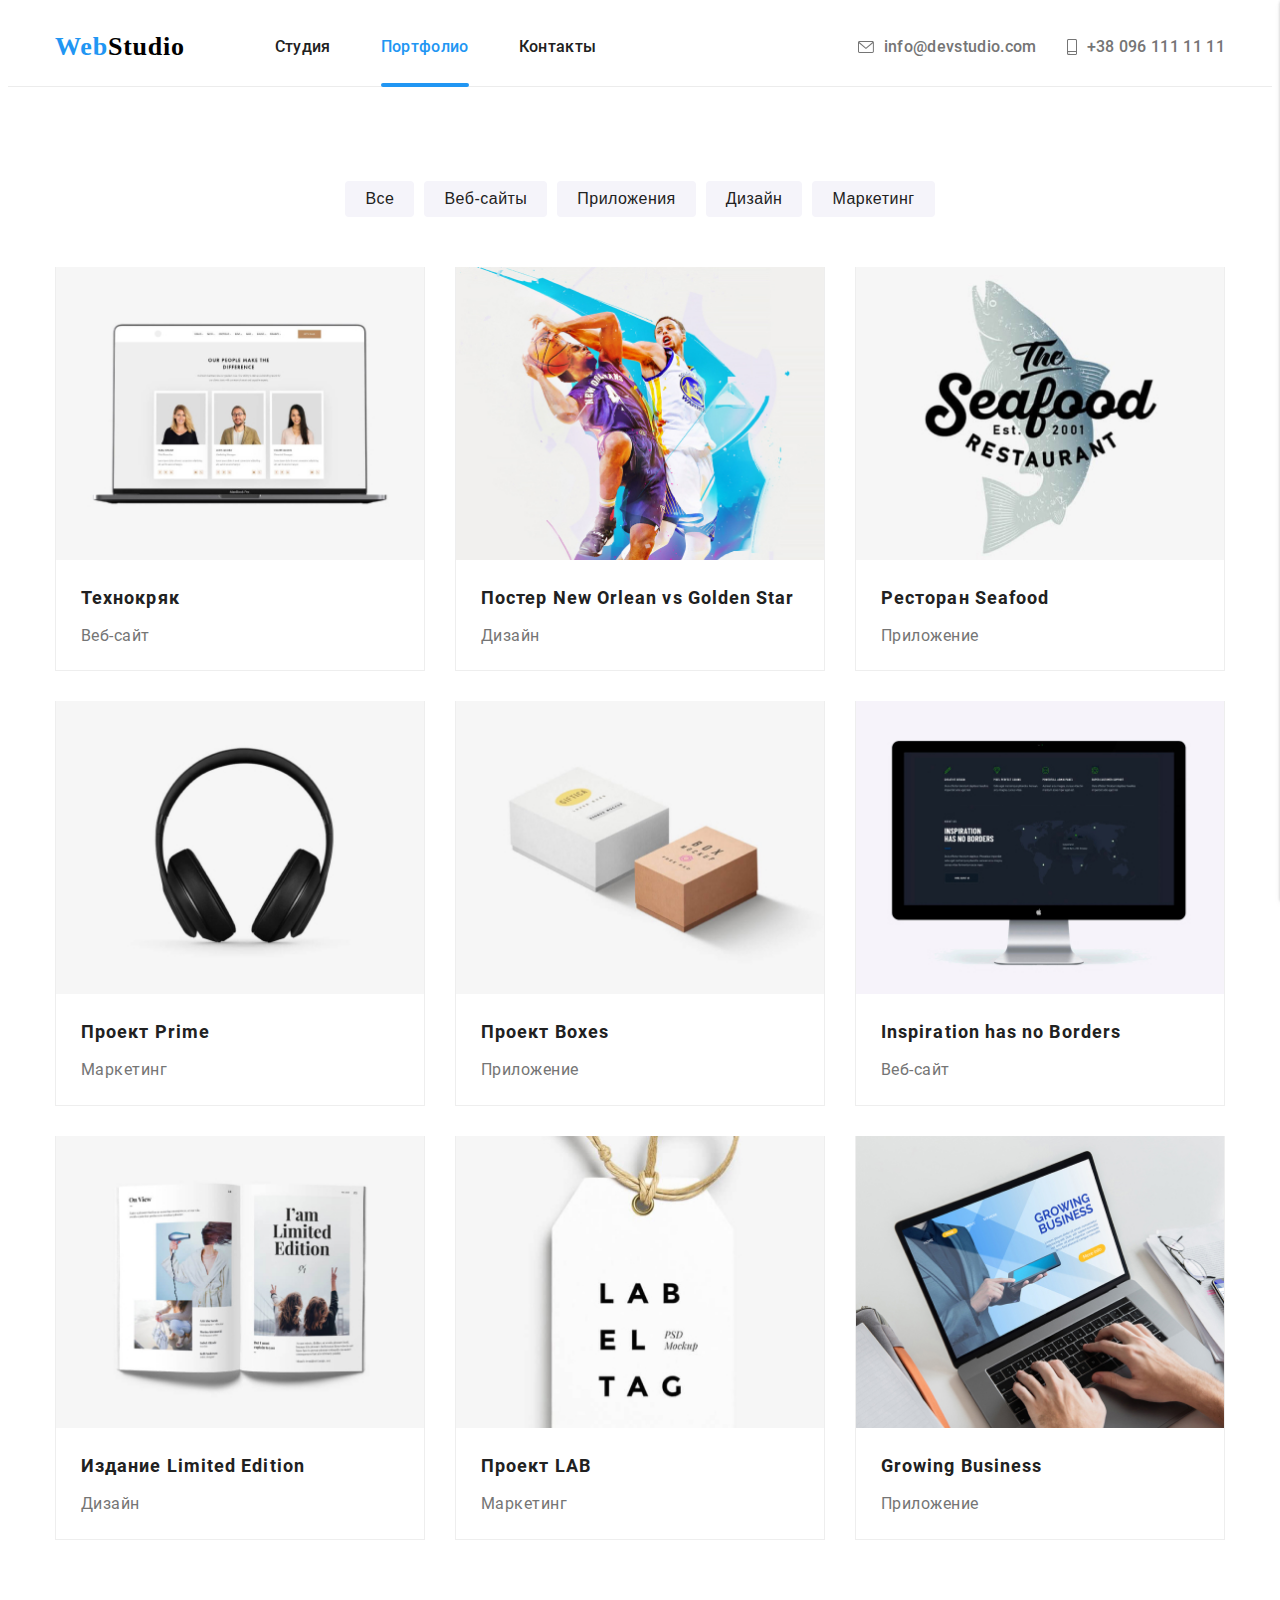
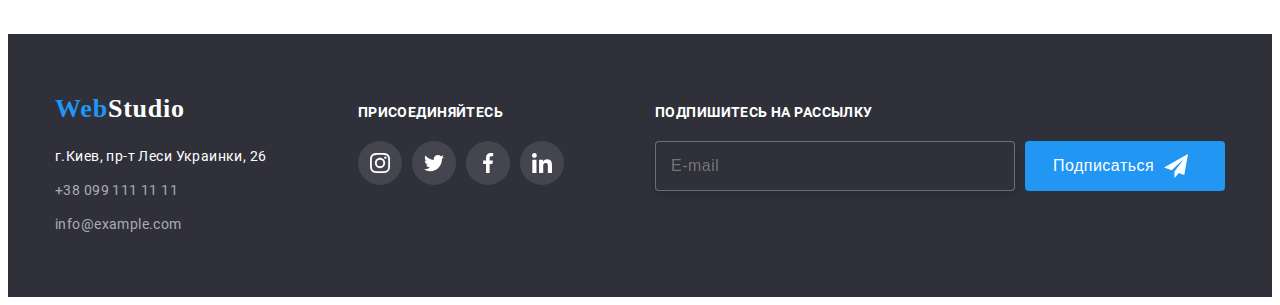
==== portfolio.html @ 7e07cc03 "upd hw" ====
<!DOCTYPE html>
<html lang="ru">

<head>
  <meta charset="UTF-8">
  <meta http-equiv="X-UA-Compatible" content="IE=edge">
  <meta name="viewport" content="width=device-width, initial-scale=1.0">
  <title>Portfolio</title>
  <link rel="preconnect" href="https://fonts.gstatic.com">
  <link href="https://fonts.googleapis.com/css2?family=Raleway:wght@700&family=Roboto:wght@400;500;700;900&display=swap"
    rel="stylesheet">
  <link rel="stylesheet" href="./css/styles.min.css">
</head>

<body>
  <header class="header">
    <div class="container header__container">
      <nav class="navigation">
        <a class="link navigation__text" lang="en" href=""><span class="navigation__text--color">Web</span>Studio</a>
        <ul class="list menu">
          <li class="menu__item"><a class="link menu__link" href="./index.html">Студия</a></li>
          <li class="menu__item"><a class="link menu__link current" href="./portfolio.html">Портфолио</a></li>
          <li class="menu__item"><a class="link menu__link" href="">Контакты</a></li>
        </ul>
      </nav>
      <ul class="list navigation-contact">
        <li class="navigation-contact__item"><a class="link navigation-contact__link" href="mailto:info@devstudio.com">
            <svg class="icon navigation-contact__icon" width="16" height="12">
              <use href="./images/sprite.svg#icon-envelope"></use>
            </svg>
            info@devstudio.com</a>
        </li>
        <li class="navigation-contact__item"><a class="link navigation-contact__link" href="tel:+380961111111">
            <svg class="icon navigation-contact__icon" width="10" height="16">
              <use href="./images/sprite.svg#icon-smartphone"></use>
            </svg>
            +38 096 111 11 11</a>
        </li>
      </ul>

      <button class="mobile-btn" data-menu-button>
        <svg class="mobile-icon" width="24" height="16">
          <use class="menu-open-icon" href="./images/sprite.svg#icon-mobile-menu-btn"></use>
          <use class="menu-close-icon" href="./images/sprite.svg#icon-modal-close"></use>
        </svg>
      </button>

    </div>
  </header>

  <!-- <div class="mobile-overlay is-hidden"> -->
    <div class="mobile-menu" data-menu>
      <ul class="list mobile-menu-nav">
        <li class="mobile-menu-nav__item"><a class="link mobile-menu-nav__link" href="./index.html">Студия</a></li>
        <li class="mobile-menu-nav__item"><a class="link mobile-menu-nav__link current mobile-current"
            href="./portfolio.html">Портфолио</a></li>
        <li class="mobile-menu-nav__item"><a class="link mobile-menu-nav__link" href="">Контакты</a></li>
      </ul>
      <ul class="list mobile-navigation-contact">
        <li class="mobile-navigation-contact__item">
          <a class="link mobile-navigation-contact__link" href="tel:+380961111111">
            +38 096 111 11 11</a>
        </li>
        <li class="mobile-navigation-contact__item">
          <a class="link mobile-navigation-contact__link" href="mailto:info@devstudio.com">
            info@devstudio.com</a>
        </li>
      </ul>
      <ul class="list mobile-socials">
        <li class="mobile-socials__item">
          <a aria-label="Instagram" href="" class="mobile-socials__link" target="_blank" rel="noopener norefferrer">
            Instagram
          </a>
        </li>
        <li class="mobile-socials__item">
          <a aria-label="Twitter" href="" class="mobile-socials__link" target="_blank" rel="noopener norefferrer">
            Twitter
          </a>
        </li>
        <li class="mobile-socials__item">
          <a aria-label="Facebook" href="" class="mobile-socials__link" target="_blank" rel="noopener norefferrer">
            Facebook
          </a>
        </li>
        <li class="mobile-socials__item">
          <a aria-label="LinkedIn" href="" class="mobile-socials__link" target="_blank" rel="noopener norefferrer">
            LinkedIn
          </a>
        </li>
      </ul>
    </div>
  <!-- </div> -->

  <main>
    <section class="portfolio-section">
      <div class="container portfolio__container">
        <ul class="list grid portfolio-buttons-list">
          <li class="portfolio-buttons-list__item"><button class="button" type="button">Все</button></li>
          <li class="portfolio-buttons-list__item"><button class="button" type="button">Веб-сайты</button></li>
          <li class="portfolio-buttons-list__item"><button class="button" type="button">Приложения</button></li>
          <li class="portfolio-buttons-list__item"><button class="button" type="button">Дизайн</button></li>
          <li class="portfolio-buttons-list__item"><button class="button" type="button">Маркетинг</button></li>
        </ul>
        <ul class="list grid portfolio-examples-list">
          <li class="portfolio-examples-list__item">
            <a class="link" href="">
              <div class="portfolio-examples-list__box">
                <picture>
                  <source
                    srcset="./images/portfolio/desktop/portfolio-1x-desktop_1.jpg 1x, ./images/portfolio/desktop/portfolio-2x-desktop_1.jpg 2x"
                    media="(min-width: 1200px)">
                  <source
                    srcset="./images/portfolio/tablet/portfolio-1x-tablet_1.jpg 1x, ./images/portfolio/tablet/portfolio-2x-tablet_1.jpg 2x"
                    media="(min-width: 768px)">
                  <source
                    srcset="./images/portfolio/mobile/portfolio-1x-mobile_1.jpg 1x, ./images/portfolio/mobile/portfolio-2x-mobile_1.jpg 2x"
                    media="(max-width: 767px)">
                  <img width="450" src="./images/portfolio/portfolio_1.jpg" alt="portfolio image 1">
                </picture>
                <p class="portfolio-examples-list__text">Технокряк это современная площадка распространения
                  коронавируса.
                  Компании используют эту платформу для цифрового шпионажа и атак на защищённые сервера конкурентов.
                </p>
              </div>
              <div class="portfolio-examples-list__description portfolio-link">
                <h2 class="portfolio-link__title">Технокряк</h2>
                <p class="portfolio-link__title-text">Веб-сайт</p>
              </div>
            </a>
          </li>
          <li class="portfolio-examples-list__item">
            <a class="link" href="">
              <div class="portfolio-examples-list__box">
                <picture>
                  <source
                    srcset="./images/portfolio/desktop/portfolio-1x-desktop_2.jpg 1x, ./images/portfolio/desktop/portfolio-2x-desktop_2.jpg 2x"
                    media="(min-width: 1200px)">
                  <source
                    srcset="./images/portfolio/tablet/portfolio-1x-tablet_2.jpg 1x, ./images/portfolio/tablet/portfolio-2x-tablet_2.jpg 2x"
                    media="(min-width: 768px)">
                  <source
                    srcset="./images/portfolio/mobile/portfolio-1x-mobile_2.jpg 1x, ./images/portfolio/mobile/portfolio-2x-mobile_2.jpg 2x"
                    media="(max-width: 767px)">
                  <img width="450" src="./images/portfolio/portfolio_2.jpg" alt="portfolio image 2">
                </picture>
                <p class="portfolio-examples-list__text">Технокряк это современная площадка распространения
                  коронавируса.
                  Компании используют эту платформу для цифрового шпионажа и атак на защищённые сервера конкурентов.</p>
              </div>
              <div class="portfolio-examples-list__description portfolio-link">
                <h2 class="portfolio-link__title">Постер New Orlean vs Golden Star</h2>
                <p class="portfolio-link__title-text">Дизайн</p>
              </div>
            </a>
          </li>
          <li class="portfolio-examples-list__item">
            <a class="link" href="">
              <div class="portfolio-examples-list__box">
                <picture>
                  <source
                    srcset="./images/portfolio/desktop/portfolio-1x-desktop_3.jpg 1x, ./images/portfolio/desktop/portfolio-2x-desktop_3.jpg 2x"
                    media="(min-width: 1200px)">
                  <source
                    srcset="./images/portfolio/tablet/portfolio-1x-tablet_3.jpg 1x, ./images/portfolio/tablet/portfolio-2x-tablet_3.jpg 2x"
                    media="(min-width: 768px)">
                  <source
                    srcset="./images/portfolio/mobile/portfolio-1x-mobile_3.jpg 1x, ./images/portfolio/mobile/portfolio-2x-mobile_3.jpg 2x"
                    media="(max-width: 767px)">
                  <img width="450" src="./images/portfolio/portfolio_3.jpg" alt="portfolio image 3">
                </picture>
                <p class="portfolio-examples-list__text">Технокряк это современная площадка распространения
                  коронавируса.
                  Компании используют эту платформу для цифрового шпионажа и атак на защищённые сервера конкурентов.</p>
              </div>
              <div class="portfolio-examples-list__description portfolio-link">
                <h2 class="portfolio-link__title">Ресторан Seafood</h2>
                <p class="portfolio-link__title-text">Приложение</p>
              </div>
            </a>
          </li>
          <li class="portfolio-examples-list__item">
            <a class="link" href="">
              <div class="portfolio-examples-list__box">
                <picture>
                  <source
                    srcset="./images/portfolio/desktop/portfolio-1x-desktop_4.jpg 1x, ./images/portfolio/desktop/portfolio-2x-desktop_4.jpg 2x"
                    media="(min-width: 1200px)">
                  <source
                    srcset="./images/portfolio/tablet/portfolio-1x-tablet_4.jpg 1x, ./images/portfolio/tablet/portfolio-2x-tablet_4.jpg 2x"
                    media="(min-width: 768px)">
                  <source
                    srcset="./images/portfolio/mobile/portfolio-1x-mobile_4.jpg 1x, ./images/portfolio/mobile/portfolio-2x-mobile_4.jpg 2x"
                    media="(max-width: 767px)">
                  <img width="450" src="./images/portfolio/portfolio_4.jpg" alt="portfolio image 4">
                </picture>
                <p class="portfolio-examples-list__text">Технокряк это современная площадка распространения
                  коронавируса.
                  Компании используют эту платформу для цифрового шпионажа и атак на защищённые сервера конкурентов.</p>
              </div>
              <div class="portfolio-examples-list__description portfolio-link">
                <h2 class="portfolio-link__title">Проект Prime</h2>
                <p class="portfolio-link__title-text">Маркетинг</p>
              </div>
            </a>
          </li>
          <li class="portfolio-examples-list__item">
            <a class="link" href="">
              <div class="portfolio-examples-list__box">
                <picture>
                  <source
                    srcset="./images/portfolio/desktop/portfolio-1x-desktop_5.jpg 1x, ./images/portfolio/desktop/portfolio-2x-desktop_5.jpg 2x"
                    media="(min-width: 1200px)">
                  <source
                    srcset="./images/portfolio/tablet/portfolio-1x-tablet_5.jpg 1x, ./images/portfolio/tablet/portfolio-2x-tablet_5.jpg 2x"
                    media="(min-width: 768px)">
                  <source
                    srcset="./images/portfolio/mobile/portfolio-1x-mobile_5.jpg 1x, ./images/portfolio/mobile/portfolio-2x-mobile_5.jpg 2x"
                    media="(max-width: 767px)">
                  <img width="450" src="./images/portfolio/portfolio_5.jpg" alt="portfolio image 5">
                </picture>
                <p class="portfolio-examples-list__text">Технокряк это современная площадка распространения
                  коронавируса.
                  Компании используют эту платформу для цифрового шпионажа и атак на защищённые сервера конкурентов.</p>
              </div>
              <div class="portfolio-examples-list__description portfolio-link">
                <h2 class="portfolio-link__title">Проект Boxes</h2>
                <p class="portfolio-link__title-text">Приложение</p>
              </div>
            </a>
          </li>
          <li class="portfolio-examples-list__item">
            <a class="link" href="">
              <div class="portfolio-examples-list__box">
                <picture>
                  <source
                    srcset="./images/portfolio/desktop/portfolio-1x-desktop_6.jpg 1x, ./images/portfolio/desktop/portfolio-2x-desktop_6.jpg 2x"
                    media="(min-width: 1200px)">
                  <source
                    srcset="./images/portfolio/tablet/portfolio-1x-tablet_6.jpg 1x, ./images/portfolio/tablet/portfolio-2x-tablet_6.jpg 2x"
                    media="(min-width: 768px)">
                  <source
                    srcset="./images/portfolio/mobile/portfolio-1x-mobile_6.jpg 1x, ./images/portfolio/mobile/portfolio-2x-mobile_6.jpg 2x"
                    media="(max-width: 767px)">
                  <img width="450" src="./images/portfolio/portfolio_6.jpg" alt="portfolio image 6">
                </picture>
                <p class="portfolio-examples-list__text">Технокряк это современная площадка распространения
                  коронавируса.
                  Компании используют эту платформу для цифрового шпионажа и атак на защищённые сервера конкурентов.</p>
              </div>
              <div class="portfolio-examples-list__description portfolio-link">
                <h2 class="portfolio-link__title">Inspiration has no Borders</h2>
                <p class="portfolio-link__title-text">Веб-сайт</p>
              </div>
            </a>
          </li>
          <li class="portfolio-examples-list__item">
            <a class="link" href="">
              <div class="portfolio-examples-list__box">
                <picture>
                  <source
                    srcset="./images/portfolio/desktop/portfolio-1x-desktop_7.jpg 1x, ./images/portfolio/desktop/portfolio-2x-desktop_7.jpg 2x"
                    media="(min-width: 1200px)">
                  <source
                    srcset="./images/portfolio/tablet/portfolio-1x-tablet_7.jpg 1x, ./images/portfolio/tablet/portfolio-2x-tablet_7.jpg 2x"
                    media="(min-width: 768px)">
                  <source
                    srcset="./images/portfolio/mobile/portfolio-1x-mobile_7.jpg 1x, ./images/portfolio/mobile/portfolio-2x-mobile_7.jpg 2x"
                    media="(max-width: 767px)">
                  <img width="450" src="./images/portfolio/portfolio_7.jpg" alt="portfolio image 7">
                </picture>
                <p class="portfolio-examples-list__text">Технокряк это современная площадка распространения
                  коронавируса.
                  Компании используют эту платформу для цифрового шпионажа и атак на защищённые сервера конкурентов.</p>
              </div>
              <div class="portfolio-examples-list__description portfolio-link">
                <h2 class="portfolio-link__title">Издание Limited Edition</h2>
                <p class="portfolio-link__title-text">Дизайн</p>
              </div>
            </a>
          </li>
          <li class="portfolio-examples-list__item">
            <a class="link" href="">
              <div class="portfolio-examples-list__box">
                <picture>
                  <source
                    srcset="./images/portfolio/desktop/portfolio-1x-desktop_8.jpg 1x, ./images/portfolio/desktop/portfolio-2x-desktop_8.jpg 2x"
                    media="(min-width: 1200px)">
                  <source
                    srcset="./images/portfolio/tablet/portfolio-1x-tablet_8.jpg 1x, ./images/portfolio/tablet/portfolio-2x-tablet_8.jpg 2x"
                    media="(min-width: 768px)">
                  <source
                    srcset="./images/portfolio/mobile/portfolio-1x-mobile_8.jpg 1x, ./images/portfolio/mobile/portfolio-2x-mobile_8.jpg 2x"
                    media="(max-width: 767px)">
                  <img width="450" src="./images/portfolio/portfolio_8.jpg" alt="portfolio image 8">
                </picture>
                <p class="portfolio-examples-list__text">Технокряк это современная площадка распространения
                  коронавируса.
                  Компании используют эту платформу для цифрового шпионажа и атак на защищённые сервера конкурентов.</p>
              </div>
              <div class="portfolio-examples-list__description portfolio-link">
                <h2 class="portfolio-link__title">Проект LAB</h2>
                <p class="portfolio-link__title-text">Маркетинг</p>
              </div>
            </a>
          </li>
          <li class="portfolio-examples-list__item">
            <a class="link" href="">
              <div class="portfolio-examples-list__box">
                <picture>
                  <source
                    srcset="./images/portfolio/desktop/portfolio-1x-desktop_9.jpg 1x, ./images/portfolio/desktop/portfolio-2x-desktop_9.jpg 2x"
                    media="(min-width: 1200px)">
                  <source
                    srcset="./images/portfolio/tablet/portfolio-1x-tablet_9.jpg 1x, ./images/portfolio/tablet/portfolio-2x-tablet_9.jpg 2x"
                    media="(min-width: 768px)">
                  <source
                    srcset="./images/portfolio/mobile/portfolio-1x-mobile_9.jpg 1x, ./images/portfolio/mobile/portfolio-2x-mobile_9.jpg 2x"
                    media="(max-width: 767px)">
                  <img width="450" src="./images/portfolio/portfolio_9.jpg" alt="portfolio image 9">
                </picture>
                <p class="portfolio-examples-list__text">Технокряк это современная площадка распространения
                  коронавируса.
                  Компании используют эту платформу для цифрового шпионажа и атак на защищённые сервера конкурентов.</p>
              </div>
              <div class="portfolio-examples-list__description portfolio-link">
                <h2 class="portfolio-link__title">Growing Business</h2>
                <p class="portfolio-link__title-text">Приложение</p>
              </div>
            </a>
          </li>
        </ul>
      </div>
    </section>
  </main>

  <footer class="footer footer--text-color">
    <div class="container footer__container">
      <div class="footer-contacts">
        <a class="link footer-contacts__site-name" lang="en" href=""><span
            class="navigation__text--color">Web</span>Studio</a>
        <address class="flex-address">
          <ul class="list address-list">
            <li class="address-list__item">
              <a class="link address-list__link--color" href="https://goo.gl/maps/DzhFfoEovejw2ryV9" target="_blank"
                rel="noopener noreferrer">г.Киев, пр-т Леси Украинки, 26</a>
            </li>
            <li class="address-list__item"><a class="link address-list__link" href="tel:+380991111111">+38 099 111 11
                11</a></li>
            <li class="address-list__item"><a class="link address-list__link"
                href="mailto:info@example.com">info@example.com</a></li>
          </ul>
        </address>
      </div>
      <div class="footer-socials">
        <h2 class="footer__join-section">Присоединяйтесь</h2>
        <ul class="list socials-list">
          <li class="socials-list__item footer-social-icons">
            <a aria-label="Instagram" href="" class="socials-list__link" target="_blank" rel="noopener norefferrer">
              <svg class="icon footer__social-icons" width="20" height="20">
                <use href="./images/sprite.svg#icon-instagram"></use>
              </svg>
            </a>
          </li>
          <li class="socials-list__item footer-social-icons">
            <a aria-label="Twitter" href="" class="socials-list__link" target="_blank" rel="noopener norefferrer">
              <svg class="icon footer__social-icons" width="20" height="20">
                <use href="./images/sprite.svg#icon-twitter"></use>
              </svg>
            </a>
          </li>
          <li class="socials-list__item footer-social-icons">
            <a aria-label="Facebook" href="" class="socials-list__link" target="_blank" rel="noopener norefferrer">
              <svg class="icon footer__social-icons" width="20" height="20">
                <use href="./images/sprite.svg#icon-facebook"></use>
              </svg>
            </a>
          </li>
          <li class="socials-list__item footer-social-icons">
            <a aria-label="LinkedIn" href="" class="socials-list__link" target="_blank" rel="noopener norefferrer">
              <svg class="icon footer__social-icons" width="20" height="20">
                <use href="./images/sprite.svg#icon-linkedin"></use>
              </svg>
            </a>
          </li>
        </ul>
      </div>

      <div class="sign-in">
        <h2 class="footer__join-section">Подпишитесь на рассылку</h2>
        <form name="subscribe-form" class="footer__form">
          <input type="text" name="email" class="footer__mail" id="user-email" placeholder="E-mail">
          <button class="button footer__sign-btn" type="button">Подписаться
            <svg class="icon footer__sign-btn-icon" width="24" height="24">
              <use href="./images/sprite.svg#icon-footer-telegram"></use>
            </svg>
          </button>
        </form>
      </div>
    </div>
  </footer>
  <script src="./js/menu.js"></script>
</body>


</html>
---- css/styles.min.css ----
:root{--main-text-color: hsl(0, 0%, 46%);--title-color: rgb(33, 33, 33);--footer-bg-color: rgb(47, 48, 58);--accent-color: rgb(33, 150, 243);--pure-white-color: rgb(255, 255, 255);--team-bg-color: rgb(245, 244, 250);--footer-text-color: rgba(255, 255, 255, 0.6);--img-shadow-color: rgb(0, 0, 0);--portfolio-img-border-color: rgb(238, 238, 238);--social-icons-color: rgb(175, 177, 184);--modal-bg-color: rgba(0, 0, 0, 0.2);--modal-btn-color: rgb(24, 140, 232);--header-text-color: rgb(236, 236, 236);--grid-item: 3;--transition-function: cubic-bezier(0.4, 0, 0.2, 1);--transition-time: 250ms}@font-face{font-family:"Raleway";font-style:normal;font-weight:700;src:url("../fonts/raleway-v19-latin_cyrillic-700.eot");src:local(""),url("../fonts/raleway-v19-latin_cyrillic-700.eot?#iefix") format("embedded-opentype"),url("../fonts/raleway-v19-latin_cyrillic-700.woff2") format("woff2"),url("../fonts/raleway-v19-latin_cyrillic-700.woff") format("woff"),url("../fonts/raleway-v19-latin_cyrillic-700.ttf") format("truetype"),url("../fonts/raleway-v19-latin_cyrillic-700.svg#Raleway") format("svg")}@font-face{font-family:"Roboto";font-style:normal;font-weight:400;src:url("../fonts/roboto-v27-latin_cyrillic-regular.eot");src:local(""),url("../fonts/roboto-v27-latin_cyrillic-regular.eot?#iefix") format("embedded-opentype"),url("../fonts/roboto-v27-latin_cyrillic-regular.woff2") format("woff2"),url("../fonts/roboto-v27-latin_cyrillic-regular.woff") format("woff"),url("../fonts/roboto-v27-latin_cyrillic-regular.ttf") format("truetype"),url("../fonts/roboto-v27-latin_cyrillic-regular.svg#Roboto") format("svg")}@font-face{font-family:"Roboto";font-style:normal;font-weight:500;src:url("../fonts/roboto-v27-latin_cyrillic-500.eot");src:local(""),url("../fonts/roboto-v27-latin_cyrillic-500.eot?#iefix") format("embedded-opentype"),url("../fonts/roboto-v27-latin_cyrillic-500.woff2") format("woff2"),url("../fonts/roboto-v27-latin_cyrillic-500.woff") format("woff"),url("../fonts/roboto-v27-latin_cyrillic-500.ttf") format("truetype"),url("../fonts/roboto-v27-latin_cyrillic-500.svg#Roboto") format("svg")}@font-face{font-family:"Roboto";font-style:normal;font-weight:700;src:url("../fonts/roboto-v27-latin_cyrillic-700.eot");src:local(""),url("../fonts/roboto-v27-latin_cyrillic-700.eot?#iefix") format("embedded-opentype"),url("../fonts/roboto-v27-latin_cyrillic-700.woff2") format("woff2"),url("../fonts/roboto-v27-latin_cyrillic-700.woff") format("woff"),url("../fonts/roboto-v27-latin_cyrillic-700.ttf") format("truetype"),url("../fonts/roboto-v27-latin_cyrillic-700.svg#Roboto") format("svg")}@font-face{font-family:"Roboto";font-style:normal;font-weight:900;src:url("../fonts/roboto-v27-latin_cyrillic-900.eot");src:local(""),url("../fonts/roboto-v27-latin_cyrillic-900.eot?#iefix") format("embedded-opentype"),url("../fonts/roboto-v27-latin_cyrillic-900.woff2") format("woff2"),url("../fonts/roboto-v27-latin_cyrillic-900.woff") format("woff"),url("../fonts/roboto-v27-latin_cyrillic-900.ttf") format("truetype"),url("../fonts/roboto-v27-latin_cyrillic-900.svg#Roboto") format("svg")}html{box-sizing:border-box}*,*::before,*::after{box-sizing:inherit}h1,h2,h3,h4,h5,h6,p{margin-top:0}ul{padding:0}img{display:block;max-width:100%;height:auto}body{font-family:"Roboto", sans-serif;font-size:14px;font-weight:400;line-height:1.71;letter-spacing:0.03em;color:var(--main-text-color)}.visually-hidden{position:absolute !important;clip:rect(1px 1px 1px 1px);clip:rect(1px, 1px, 1px, 1px);padding:0 !important;border:0 !important;height:1px !important;width:1px !important;overflow:hidden}address{font-style:normal}.link{text-decoration:none;color:inherit;transition:color var(--transition-time) var(--transition-function),fill var(--transition-time) var(--transition-function),box-shadow var(--transition-time) var(--transition-function)}.link:hover,.link:focus{color:var(--accent-color)}.list{list-style:none;margin:0}.current{color:var(--accent-color)}.current::after{content:"";position:absolute;width:100%;border-bottom:4px solid var(--accent-color);border-radius:2px;bottom:-1px}.container{width:1200px;padding-right:15px;padding-left:15px;margin-right:auto;margin-left:auto}@media screen and (min-width: 480px){.container{max-width:480px}}@media screen and (min-width: 768px){.container{max-width:768px}}@media screen and (min-width: 1200px){.container{max-width:1200px}}.button{font-weight:500;font-size:16px;line-height:1.62;text-align:center;letter-spacing:0.03em;color:var(--title-color);background:var(--team-bg-color);border-radius:4px;border-width:0;cursor:pointer;padding:5px 20px;transition:color var(--transition-time) var(--transition-function),background-color var(--transition-time) var(--transition-function),box-shadow var(--transition-time) var(--transition-function)}.button:hover,.button:focus{color:var(--pure-white-color);background-color:var(--accent-color)}.socials-list{display:inline-flex;justify-content:center}.socials-list__item:not(:last-child){margin-right:10px}.footer-socials{display:flex;flex-direction:column;justify-content:center}.footer-socials .socials-list__link{background-color:rgba(255,255,255,0.1)}@media screen and (min-width: 480px) and (max-width: 1200px){.footer-socials{text-align:center}}.socials-list__link{display:flex;justify-content:center;align-items:center;width:44px;height:44px;border-radius:50%;fill:var(--social-icons-color);transition:color var(--transition-time) var(--transition-function),fill var(--transition-time) var(--transition-function),background-color var(--transition-time) var(--transition-function)}.socials-list__link:hover,.socials-list__link:focus{fill:var(--pure-white-color);background-color:var(--accent-color)}.title-heading{font-weight:700;font-size:36px;line-height:1.17;text-align:center;letter-spacing:0.03em;color:var(--title-color);margin-bottom:50px}@media screen and (min-width: 480px) and (max-width: 1200px){.title-heading{margin-bottom:30px}}.backdrop{position:fixed;width:100%;height:100%;top:0;left:0;background-color:var(--modal-bg-color);opacity:1;transition:opacity 300ms var(--transition-function),background-color 300ms var(--transition-function)}.backdrop.is-hidden{opacity:0;visibility:hidden;pointer-events:none}.backdrop.is-hidden .modal{background-color:var(--pure-white-color)}.modal{position:absolute;top:50%;left:50%;width:100%;max-width:530px;max-height:580px;background-color:var(--pure-white-color);box-shadow:0px 1px 3px rgba(0,0,0,0.12),0px 1px 1px rgba(0,0,0,0.14),0px 2px 1px rgba(0,0,0,0.2);border-radius:4px;visibility:visible;padding:40px;transform:translate(-50%, -50%) scale(1);transition:transform 300ms var(--transition-function),opacity 300ms var(--transition-function),background-color 300ms var(--transition-function)}.is-hidden .modal{transform:translateX(-100%) scale(0.3)}.modal__btn-close{position:absolute;top:10px;right:10px;width:30px;height:30px;background-color:var(--pure-white-color);border:1px solid rgba(0,0,0,0.1);border-radius:50%;box-sizing:border-box;padding:0;transition:fill var(--transition-time) var(--transition-function)}.modal__btn-close:hover{fill:var(--accent-color);background-color:var(--pure-white-color)}.modal__header-text{font-weight:700;font-size:20px;line-height:1.15;text-align:center;letter-spacing:0.03em;color:var(--title-color);margin-bottom:12px}.form__field{position:relative;margin-bottom:10px}.form__field:last-of-type{margin-bottom:0}.form__label{font-weight:400;font-size:12px;line-height:1.17;letter-spacing:0.01em}.form__input{width:100%;height:40px;padding-left:40px;border:1px solid rgba(33,33,33,0.2);box-sizing:border-box;border-radius:4px;cursor:pointer;transition:border-color var(--transition-time) var(--transition-function)}.form__input:focus-within+.icon{fill:var(--accent-color)}.form__input:focus{border-color:var(--accent-color);outline:none}.form__input:focus .form__icon{fill:var(--accent-color)}.form__icon{position:absolute;left:12px;top:68%;transform:translateY(-50%);display:block;margin-right:15px;transition:fill var(--transition-time) var(--transition-function)}textarea{width:100%;resize:none;border:1px solid rgba(33,33,33,0.2);box-sizing:border-box;border-radius:4px;padding:12px 16px;cursor:pointer;transition:border-color var(--transition-time) var(--transition-function)}textarea::placeholder{font-family:Roboto;font-style:normal;font-weight:400;font-size:14px;line-height:1.14;letter-spacing:0.01em;color:rgba(117,117,117,0.5)}textarea:focus{outline:none;border-color:var(--accent-color)}.form__agreement{display:flex;justify-content:center;align-items:center;margin:20px auto 0}.form__agreement-text{margin-left:7px;font-weight:400;font-size:14px;line-height:1.71;letter-spacing:0.03em;color:var(--main-text-color)}.form__modal-link{margin-left:5px}.form__button{display:block;margin:30px auto 0;font-weight:700;font-size:16px;line-height:1.87;text-align:center;letter-spacing:0.06em;color:var(--pure-white-color);background-color:var(--accent-color);box-shadow:0px 4px 4px rgba(0,0,0,0.15);border-radius:4px;border:none;max-width:200px;padding:10px 55px;height:50px;transition:background-color var(--transition-time) var(--transition-function)}.form__button:hover,.form__button:focus{background-color:var(--modal-btn-color);outline:none;cursor:pointer}.modal-comment{margin-bottom:5px}.form__checkbox:not(:checked)+.form__checkbox-icon{background-image:url("data:image/svg+xml;charset=UTF-8,%3csvg width='16' height='15' viewBox='0 0 16 15' fill='none' xmlns='http://www.w3.org/2000/svg'%3e%3cpath d='M14.2222 1.66667V13.3333H1.77778V1.66667H14.2222ZM14.2222 0H1.77778C0.8 0 0 0.75 0 1.66667V13.3333C0 14.25 0.8 15 1.77778 15H14.2222C15.2 15 16 14.25 16 13.3333V1.66667C16 0.75 15.2 0 14.2222 0Z' fill='%23212121'/%3e%3c/svg%3e")}.form__checkbox:checked+.form__checkbox-icon{background-image:url("data:image/svg+xml;charset=UTF-8,%3csvg width='16' height='15' viewBox='0 0 16 15' fill='none' xmlns='http://www.w3.org/2000/svg'%3e%3cpath d='M3.95703 7.75166L3.88825 7.68604L3.81923 7.75141L2.93123 8.59258L2.85486 8.66492L2.93097 8.73753L6.42671 12.0724L6.49574 12.1382L6.56476 12.0724L14.069 4.91352L14.1449 4.84116L14.069 4.76881L13.1873 3.92764L13.1183 3.86183L13.0493 3.92761L6.49577 10.1735L3.95703 7.75166Z' fill='white' stroke='white' stroke-width='0.2'/%3e%3c/svg%3e ");border-radius:25%;background-origin:border-box;background-color:var(--accent-color);border-color:var(--accent-color)}.mobile-btn{position:absolute;right:23px;background-color:transparent;border:none;width:40px;height:40px;z-index:33}@media screen and (min-width: 767px){.mobile-btn{display:none}}.mobile-btn:hover,.mobile-btn:focus{fill:var(--accent-color)}.mobile-current::after{content:"";border:none}.menu-close-icon{display:none}.is-open .menu-close-icon{display:block;position:fixed;z-index:100}.is-open .menu-open-icon{display:none}.mobile-menu{position:fixed;top:0;right:-100%;display:flex;flex-direction:column;width:100%;height:100vh;background:var(--pure-white-color);box-shadow:0px 4px 8px rgba(0,0,0,0.04),0px 2px 4px rgba(0,0,0,0.08),0px 1px 3px rgba(0,0,0,0.16);font-weight:500;font-size:40px;line-height:47px;text-align:left;letter-spacing:0.02em;padding:48px 40px;color:var(--title-color);transition:right var(--transition-time) var(--transition-function)}@media screen and (max-width: 767.98px){.mobile-menu.is-open{right:0;z-index:10}}.mobile-menu-nav{display:flex;flex-direction:column;margin-bottom:auto}.mobile-menu-nav__item:not(:last-child){margin-bottom:32px}.mobile-navigation-contact{display:flex;flex-direction:column}.mobile-navigation-contact__item:first-child{font-weight:500;font-size:34px;line-height:40px;letter-spacing:0.02em;color:var(--accent-color);margin-bottom:32px}.mobile-navigation-contact__item:last-child{font-weight:500;font-size:24px;line-height:28px;letter-spacing:0.02em}.mobile-socials{display:inline-flex;width:100%;margin-top:60px}.mobile-socials__item{font-weight:500;font-size:18px;line-height:22px;letter-spacing:0.02em;color:var(--accent-color)}.mobile-socials__item:not(:last-child){border-right:1px solid rgba(33,33,33,0.2)}.mobile-socials__link{padding:10px}.mobile-overlay.is-hidden{opacity:0;visibility:hidden;pointer-events:none}.mobile-overlay.is-hidden{opacity:0;visibility:hidden;pointer-events:none}.socials__link{padding:10px}.grid{display:flex;flex-wrap:wrap;margin-left:-30px;margin-top:-30px;text-align:center}.footer-grid{--grid-item: 4;flex-basis:calc((100% - 30px * var(--grid-item)) / var(--grid-item))}@media screen and (min-width: 768px){.footer-grid{flex-basis:calc((100% - 60px) / 2)}}@media screen and (min-width: 1200px){.footer-grid{flex-basis:calc((50% - 45px) / 2)}}.header{font-family:"Roboto", sans-serif;font-style:normal;font-weight:500;font-size:16px;line-height:1.14;letter-spacing:0.02em;color:var(--title-color);border-bottom:1px solid #ececec}.header__container{display:flex;align-items:center;margin-left:auto;max-height:80px}@media screen and (max-width: 767.98px){.header__container{max-height:60px;margin-left:0;padding:23px}}.menu{display:flex;margin:0}@media screen and (max-width: 767.98px){.menu{display:none}}.menu__item{display:inline-flex;position:relative}.menu__item:not(:last-child){margin-right:50px}.menu__link{padding:30px 0;display:flex;align-items:center}.navigation{display:flex;align-items:center;margin-right:auto}.navigation__text{display:flex;margin-right:90px;font-family:Raleway;font-weight:700;font-size:26px;line-height:1.19;letter-spacing:0.03em;color:#000000}@media screen and (max-width: 767.98px){.navigation__text{padding:25px 0}}.navigation__text--color{color:var(--accent-color)}.navigation-contact{display:flex;align-items:center;justify-content:center;color:var(--main-text-color)}@media screen and (min-width: 768px) and (max-width: 1200px){.navigation-contact{flex-direction:column;align-items:flex-start;margin-left:80px;margin-right:auto}}@media screen and (max-width: 767.98px){.navigation-contact{display:none}}.navigation-contact__item{display:flex;align-items:center}.navigation-contact__item:first-child{margin-right:30px}.navigation-contact__icon{fill:var(--main-text-color);margin-right:10px;transition:fill var(--transition-time) var(--transition-function),box-shadow var(--transition-time) var(--transition-function)}.navigation-contact__link{padding:30px 0;display:flex;align-items:center}.navigation-contact__link:hover .icon,.navigation-contact__link:focus .icon{fill:var(--accent-color)}@media screen and (min-width: 768px) and (max-width: 1200px){.navigation-contact__link{padding:10px 0}}.hero{background-color:var(--footer-bg-color);margin-left:auto;margin-right:auto;height:600px;max-width:1600px;background:linear-gradient(180deg, rgba(47,48,58,0.4), rgba(47,48,58,0.4)),url(../images/hero/hero.jpg);background-repeat:no-repeat;background-size:cover;background-position:center}@media (min-device-pixel-ratio: 2), (min-resolution: 192dpi), (min-resolution: 2dppx){.hero{background:linear-gradient(180deg, rgba(47,48,58,0.4), rgba(47,48,58,0.4)),url(../../images/hero/desktop/hero-2x-desktop.png);background-repeat:no-repeat;background-size:cover;background-position:center}}@media screen and (min-width: 480px){.hero{background:linear-gradient(180deg, rgba(47,48,58,0.4), rgba(47,48,58,0.4)),url(../../images/hero/mobile/hero-1x-mobile.png);background-repeat:no-repeat;background-size:cover;background-position:center}}@media screen and (min-width: 480px) and (min-device-pixel-ratio: 2), screen and (min-width: 480px) and (min-resolution: 192dpi), screen and (min-width: 480px) and (min-resolution: 2dppx){.hero{background:linear-gradient(180deg, rgba(47,48,58,0.4), rgba(47,48,58,0.4)),url(../../images/hero/mobile/hero-2x-mobile.png);background-repeat:no-repeat;background-size:cover;background-position:center}}@media screen and (min-width: 768px){.hero{background:linear-gradient(180deg, rgba(47,48,58,0.4), rgba(47,48,58,0.4)),url(../../images/hero/tablet/hero-1x-tablet.png);background-repeat:no-repeat;background-size:cover;background-position:center}}@media screen and (min-width: 768px) and (min-device-pixel-ratio: 2), screen and (min-width: 768px) and (min-resolution: 192dpi), screen and (min-width: 768px) and (min-resolution: 2dppx){.hero{background:linear-gradient(180deg, rgba(47,48,58,0.4), rgba(47,48,58,0.4)),url(../../images/hero/tablet/hero-2x-tablet.png);background-repeat:no-repeat;background-size:cover;background-position:center}}@media screen and (min-width: 1200px){.hero{background:linear-gradient(180deg, rgba(47,48,58,0.4), rgba(47,48,58,0.4)),url(../../images/hero/desktop/hero-1x-desktop.png);background-repeat:no-repeat;background-size:cover;background-position:center}}@media screen and (min-width: 1200px) and (min-device-pixel-ratio: 2), screen and (min-width: 1200px) and (min-resolution: 192dpi), screen and (min-width: 1200px) and (min-resolution: 2dppx){.hero{background:linear-gradient(180deg, rgba(47,48,58,0.4), rgba(47,48,58,0.4)),url(../../images/hero/desktop/hero-2x-desktop.png);background-repeat:no-repeat;background-size:cover;background-position:center}}.hero__container{padding:200px 0;text-align:center}.hero__button{font-weight:700;font-size:16px;line-height:1.87;letter-spacing:0.06em;padding:10px 30px;color:var(--pure-white-color);background-color:var(--accent-color);cursor:pointer;box-shadow:0px 4px 4px rgba(0,0,0,0.15);border-radius:4px;border-width:0}.hero__text{font-weight:900;font-size:44px;line-height:1.36;text-align:center;letter-spacing:0.06em;text-transform:uppercase;color:var(--pure-white-color);max-width:700px;margin:auto;margin-bottom:30px}.our-advantages{padding-top:94px}@media screen and (min-width: 480px) and (max-width: 1200px){.our-advantages{padding:60px 0}}.advantages__item{text-align:center;--grid-item: 1;flex-basis:calc((100% - 30px * var(--grid-item)) / var(--grid-item));margin-left:30px;margin-top:30px}@media screen and (min-width: 768px){.advantages__item{--grid-item: 2}}@media screen and (min-width: 1200px){.advantages__item{--grid-item: 4}}.advantages__item::before{margin-bottom:30px;content:"";display:block;background-repeat:no-repeat;background-position:50% 50%;width:270px;height:120px;background-color:var(--team-bg-color);border-radius:4px}.advantages__item:nth-of-type(1)::before{background-image:url("data:image/svg+xml;charset=UTF-8,%3csvg width='70' height='70' viewBox='0 0 70 70' fill='none' xmlns='http://www.w3.org/2000/svg'%3e%3cpath d='M67.3163 48.3385L48.8468 29.7337L50.8966 19.6373C51.4256 19.8438 51.9879 19.9517 52.5556 19.9558H52.5696C55.1777 19.9866 57.3169 17.8974 57.3479 15.2893C57.3788 12.6812 55.2894 10.542 52.6813 10.5111C50.0732 10.4803 47.934 12.5695 47.9031 15.1776C47.8965 15.7357 47.9888 16.2905 48.176 16.8163L37.326 18.1405L19.6276 0.35C19.4105 0.128479 19.1141 0.00247917 18.804 0C18.4977 0.00160417 18.2044 0.123521 17.9873 0.3395L14.6786 3.6295C14.2232 4.08508 14.2232 4.82358 14.6786 5.27917L16.459 7.08517C9.56162 19.7681 11.8019 35.4741 21.9703 45.7228C22.0636 45.8121 22.1718 45.8843 22.29 45.9363C22.2165 46.3311 22.1781 46.7317 22.1756 47.1333V60.6667H8.17562C4.95562 60.6705 2.34608 63.28 2.34229 66.5V68.8333C2.34229 69.4776 2.86466 70 3.50895 70H57.1756C57.8199 70 58.3423 69.4776 58.3423 68.8333V66.5C58.3385 63.28 55.729 60.6705 52.509 60.6667H38.509V54.6688C40.7021 55.1288 42.9367 55.3633 45.1776 55.3688C50.5548 55.363 55.8464 54.0225 60.5776 51.4675L62.3673 53.2677C62.5844 53.4892 62.8808 53.6152 63.191 53.6177C63.4972 53.6161 63.7905 53.4941 64.0076 53.2782L67.3163 49.9882C67.7717 49.5326 67.7717 48.7941 67.3163 48.3385ZM50.9246 13.6348C51.8383 12.726 53.3157 12.7301 54.2244 13.6437C55.1332 14.5574 55.1291 16.0348 54.2155 16.9435C53.7781 17.3785 53.1864 17.6226 52.5695 17.6225H52.5625C51.2739 17.6158 50.2345 16.5658 50.2412 15.2771C50.2445 14.6602 50.4918 14.0699 50.9291 13.6348H50.9246ZM48.1783 21.301L46.8693 27.7445L44.298 25.158L48.1783 21.301ZM46.853 19.3282L42.653 23.5037L39.4038 20.237L46.853 19.3282ZM52.509 63C54.442 63 56.009 64.567 56.009 66.5V67.6667H4.67562V66.5C4.67562 64.567 6.2426 63 8.17562 63H52.509ZM36.1756 58.3333V60.6667H24.509V58.3333H36.1756ZM24.509 56V47.1333C24.509 44.303 27.1258 42 30.3423 42C33.5588 42 36.1756 44.303 36.1756 47.1333V56H24.509ZM38.509 52.29V47.1333C38.509 43.0162 34.8456 39.6667 30.3423 39.6667C27.4306 39.622 24.7079 41.1041 23.165 43.5738C14.2887 34.2249 12.2899 20.2875 18.1805 8.82073L58.872 49.7455C52.5886 52.9419 45.3857 53.8418 38.509 52.29ZM63.2038 50.7943L61.56 49.1412L18.7923 6.11567L17.1415 4.46133L18.7923 2.81633L36.15 20.272C36.1581 20.272 36.1628 20.2872 36.171 20.293L64.8593 49.1493L63.2038 50.7943Z' fill='%23212121'/%3e%3cpath d='M30.3528 44.3333H30.3423C28.4093 44.3304 26.84 45.895 26.837 47.8281C26.8341 49.7611 28.3988 51.3304 30.3318 51.3333H30.3423C32.2753 51.3362 33.8446 49.7716 33.8475 47.8386C33.8505 45.9055 32.2858 44.3362 30.3528 44.3333ZM31.1695 48.6605C30.9498 48.8789 30.6522 49.0012 30.3423 49C29.698 48.9966 29.1784 48.4716 29.1817 47.8273C29.1834 47.5189 29.307 47.2237 29.5256 47.0062C29.7428 46.7902 30.036 46.6683 30.3423 46.6667C30.9866 46.67 31.5062 47.195 31.5028 47.8393C31.5012 48.1477 31.3776 48.4429 31.159 48.6605H31.1695Z' fill='%232196F3'/%3e%3c/svg%3e");width:100%}.advantages__item:nth-of-type(2)::before{background-image:url("data:image/svg+xml;charset=UTF-8,%3csvg width='70' height='70' viewBox='0 0 70 70' fill='none' xmlns='http://www.w3.org/2000/svg'%3e%3cg clip-path='url(%23clip0)'%3e%3cpath d='M68.4614 33.4715C68.4576 14.9819 53.4656 -0.00373771 34.9754 6.99302e-07C16.4858 0.00373911 1.50017 14.9963 1.50391 33.4859C1.50711 48.0502 10.9252 60.9413 24.7995 65.3713C24.9319 65.413 25.0697 65.4343 25.2081 65.4338C25.4719 65.4333 25.7304 65.3628 25.9573 65.2287C26.2527 65.0541 26.4732 64.7764 26.5768 64.449L35.0315 37.6521C37.3429 37.6404 39.2068 35.7568 39.1945 33.4459C39.1827 31.1345 37.2997 29.2706 34.9883 29.2824C34.3666 29.285 33.753 29.4282 33.1944 29.7011L22.0251 18.5302C21.4707 17.9951 20.5879 18.0106 20.0528 18.5644C19.5305 19.1054 19.5305 19.962 20.0528 20.503L31.2162 31.6792C30.3596 33.4277 30.8493 35.5383 32.3895 36.7303L24.3338 62.2647C8.41354 56.4002 0.261689 38.7405 6.12618 22.8203C11.9907 6.90002 29.6503 -1.25183 45.5706 4.61266C61.4909 10.4771 69.6427 28.1374 63.7782 44.0571C60.913 51.8351 55.0261 58.1252 47.4548 61.4989L46.5842 57.3989C46.4251 56.6454 45.6844 56.1636 44.9308 56.3233C44.6931 56.3741 44.4726 56.4857 44.291 56.6475L35.8978 64.1409C35.322 64.653 35.2708 65.5347 35.7835 66.1105C35.9501 66.2974 36.1637 66.4362 36.403 66.5126L47.1188 69.9327C47.8521 70.1682 48.6377 69.765 48.8732 69.0312C48.948 68.7994 48.9603 68.5527 48.9101 68.3145L48.0545 64.2915C60.4452 59.0678 68.4902 46.918 68.4614 33.4715ZM34.9829 32.0766C35.753 32.0766 36.3779 32.7014 36.3779 33.4715C36.3779 34.2422 35.753 34.8665 34.9829 34.8665C34.2123 34.8665 33.588 34.2422 33.588 33.4715C33.588 32.7014 34.2123 32.0766 34.9829 32.0766ZM39.5774 64.5916L44.3551 60.3298L45.6737 66.543L39.5774 64.5916Z' fill='%23212121'/%3e%3cpath d='M33.5879 6.96729V9.7572C33.5879 10.5278 34.2122 11.1522 34.9828 11.1522C35.753 11.1522 36.3778 10.5278 36.3778 9.7572V6.96729C36.3778 6.19717 35.753 5.57233 34.9828 5.57233C34.2122 5.57233 33.5879 6.19717 33.5879 6.96729Z' fill='%232196F3'/%3e%3cpath d='M8.4787 32.0765C7.70805 32.0765 7.08374 32.7014 7.08374 33.4715C7.08374 34.2421 7.70805 34.8665 8.4787 34.8665H11.2686C12.0393 34.8665 12.6636 34.2421 12.6636 33.4715C12.6636 32.7014 12.0393 32.0765 11.2686 32.0765H8.4787Z' fill='%232196F3'/%3e%3cpath d='M61.4866 34.8665C62.2572 34.8665 62.8815 34.2421 62.8815 33.4715C62.8815 32.7014 62.2572 32.0765 61.4866 32.0765H58.6967C57.9265 32.0765 57.3017 32.7014 57.3017 33.4715C57.3017 34.2421 57.9265 34.8665 58.6967 34.8665H61.4866Z' fill='%232196F3'/%3e%3c/g%3e%3cdefs%3e%3cclipPath id='clip0'%3e%3crect width='70' height='70' fill='white'/%3e%3c/clipPath%3e%3c/defs%3e%3c/svg%3e");width:100%}.advantages__item:nth-of-type(3)::before{background-image:url("data:image/svg+xml;charset=UTF-8,%3csvg width='70' height='70' viewBox='0 0 70 70' fill='none' xmlns='http://www.w3.org/2000/svg'%3e%3cg clip-path='url(%23clip0)'%3e%3cpath d='M32.6496 32.7351H34.9817V43.2296H32.6496V32.7351Z' fill='%232196F3'/%3e%3cpath d='M41.978 37.3993H44.3101V43.2296H41.978V37.3993Z' fill='%232196F3'/%3e%3cpath d='M23.3211 40.8975H25.6532V43.2296H23.3211V40.8975Z' fill='%232196F3'/%3e%3cpath d='M16.3248 39.7314H18.6569V43.2295H16.3248V39.7314Z' fill='%232196F3'/%3e%3cpath d='M3.49817 61.8865H59.4689C61.4007 61.8865 62.967 60.3202 62.967 58.3883V53.7241C62.967 51.7923 61.4007 50.2259 59.4689 50.2259H58.3028V21.1469L64.9262 14.8725C66.4635 15.6303 68.3242 15.1702 69.3302 13.7816C70.3369 12.3935 70.1957 10.4821 68.9966 9.25684C67.7975 8.03157 65.8901 7.8488 64.4798 8.82412C63.0701 9.80001 62.569 11.6499 63.2933 13.2037L58.3028 17.9345V15.2443C58.3028 13.3124 56.7365 11.7461 54.8046 11.7461H8.16239C6.23054 11.7461 4.66422 13.3124 4.66422 15.2443V50.2259H3.49817C1.56632 50.2259 0 51.7923 0 53.7241V58.3883C0 60.3202 1.56632 61.8865 3.49817 61.8865ZM66.4652 10.58C67.1091 10.58 67.6312 11.1021 67.6312 11.7461C67.6312 12.39 67.1091 12.9121 66.4652 12.9121C65.8212 12.9121 65.2991 12.39 65.2991 11.7461C65.2991 11.1021 65.8212 10.58 66.4652 10.58ZM6.99634 15.2443C6.99634 14.6003 7.51844 14.0782 8.16239 14.0782H54.8046C55.4486 14.0782 55.9707 14.6003 55.9707 15.2443V20.1414L53.6386 22.3573V17.5764C53.6386 16.9324 53.1165 16.4103 52.4725 16.4103H10.4945C9.85055 16.4103 9.32845 16.9324 9.32845 17.5764V46.7278C9.32845 47.3717 9.85055 47.8938 10.4945 47.8938H52.4725C53.1165 47.8938 53.6386 47.3717 53.6386 46.7278V25.5651L55.9707 23.3554V50.2259H6.99634V15.2443ZM17.4908 30.403C15.9131 30.3984 14.5279 31.4495 14.1083 32.9703C13.6886 34.491 14.3383 36.104 15.6951 36.9091C17.0513 37.7142 18.7793 37.5121 19.9129 36.4149L23.9662 38.4487C24.4371 38.6844 25.0081 38.5739 25.3583 38.1805L33.9745 28.4871L42.4443 34.8338C42.8987 35.1743 43.5329 35.1378 43.9452 34.7478L51.3065 27.7748V45.5617H11.6606V18.7424H51.3065V24.5619L43.0564 32.3747L34.5154 25.9716C34.0303 25.6084 33.3476 25.6767 32.9445 26.1294L24.2099 35.9571L20.9446 34.3242C20.9685 34.1841 20.9833 34.0429 20.989 33.9012C20.989 31.9693 19.4227 30.403 17.4908 30.403ZM18.6569 33.9012C18.6569 34.5451 18.1348 35.0672 17.4908 35.0672C16.8469 35.0672 16.3248 34.5451 16.3248 33.9012C16.3248 33.2572 16.8469 32.7351 17.4908 32.7351C18.1348 32.7351 18.6569 33.2572 18.6569 33.9012ZM25.6532 52.5581H37.3138V53.7241C37.3138 54.3681 36.7917 54.8902 36.1477 54.8902H26.8193C26.1753 54.8902 25.6532 54.3681 25.6532 53.7241V52.5581ZM2.33211 53.7241C2.33211 53.0802 2.85422 52.5581 3.49817 52.5581H23.3211V53.7241C23.3211 55.656 24.8874 57.2223 26.8193 57.2223H36.1477C38.0796 57.2223 39.6459 55.656 39.6459 53.7241V52.5581H59.4689C60.1128 52.5581 60.6349 53.0802 60.6349 53.7241V58.3883C60.6349 59.0323 60.1128 59.5544 59.4689 59.5544H3.49817C2.85422 59.5544 2.33211 59.0323 2.33211 58.3883V53.7241Z' fill='%23212121'/%3e%3c/g%3e%3cdefs%3e%3cclipPath id='clip0'%3e%3crect width='70' height='70' fill='white'/%3e%3c/clipPath%3e%3c/defs%3e%3c/svg%3e");width:100%}.advantages__item:nth-of-type(4)::before{background-image:url("data:image/svg+xml;charset=UTF-8,%3csvg width='70' height='70' viewBox='0 0 70 70' fill='none' xmlns='http://www.w3.org/2000/svg'%3e%3cpath d='M69.9433 9.89637C69.8056 9.47513 69.4416 9.16724 69.0018 9.10298L64.8228 8.49512L62.9526 4.70809C62.5606 3.91005 61.2527 3.91005 60.8608 4.70809L58.9906 8.49512L54.8114 9.10312C54.3716 9.16724 54.0076 9.47418 53.8687 9.89651C53.7323 10.3188 53.8453 10.7831 54.1639 11.0924L57.1891 14.0407L56.4752 18.2034C56.4005 18.6409 56.5802 19.0831 56.9384 19.3445C57.3012 19.6082 57.7748 19.6407 58.168 19.4331L61.9061 17.4672L65.6442 19.4331C65.8146 19.5229 66.0024 19.5672 66.1879 19.5672C66.4294 19.5672 66.671 19.4925 66.874 19.3443C67.2333 19.0831 67.413 18.6408 67.3372 18.2033L66.6233 14.0405L69.6485 11.0923C69.9654 10.7819 70.0798 10.3187 69.9433 9.89637ZM64.5556 12.7991C64.2815 13.0662 64.1555 13.4536 64.2208 13.8316L64.6385 16.2688L62.4499 15.1184C62.2795 15.0286 62.0929 14.9843 61.9061 14.9843C61.7195 14.9843 61.534 15.0286 61.3624 15.1184L59.1736 16.2688L59.5913 13.8316C59.6567 13.4536 59.5306 13.0675 59.2565 12.7991L57.4843 11.0724L59.932 10.7166C60.3124 10.6617 60.6402 10.4226 60.8106 10.0783L61.9049 7.86169L62.9992 10.0783C63.1696 10.4225 63.4974 10.6617 63.8778 10.7166L66.3255 11.0724L64.5556 12.7991Z' fill='%232196F3'/%3e%3cpath d='M57.167 44.8923H54.8336V47.2257H57.167V44.8923Z' fill='%232196F3'/%3e%3cpath d='M57.167 49.5591H54.8336V51.8925H57.167V49.5591Z' fill='%232196F3'/%3e%3cpath d='M59.5004 47.2257H57.167V49.5591H59.5004V47.2257Z' fill='%232196F3'/%3e%3cpath d='M54.8337 47.2257H52.5003V49.5591H54.8337V47.2257Z' fill='%232196F3'/%3e%3cpath d='M49.0002 57.7259H46.6668V60.0593H49.0002V57.7259Z' fill='%232196F3'/%3e%3cpath d='M49.0002 62.3926H46.6668V64.726H49.0002V62.3926Z' fill='%232196F3'/%3e%3cpath d='M51.3337 60.0593H49.0002V62.3927H51.3337V60.0593Z' fill='%232196F3'/%3e%3cpath d='M46.6668 60.0593H44.3334V62.3927H46.6668V60.0593Z' fill='%232196F3'/%3e%3cpath d='M35 53.0592H32.6666V55.3926H35V53.0592Z' fill='%232196F3'/%3e%3cpath d='M35 57.7259H32.6666V60.0593H35V57.7259Z' fill='%232196F3'/%3e%3cpath d='M37.3334 55.3925H35V57.7259H37.3334V55.3925Z' fill='%232196F3'/%3e%3cpath d='M32.6666 55.3925H30.3332V57.7259H32.6666V55.3925Z' fill='%232196F3'/%3e%3cpath d='M12.833 13.3918H10.4996V15.7252H12.833V13.3918Z' fill='%232196F3'/%3e%3cpath d='M12.833 18.0587H10.4996V20.3921H12.833V18.0587Z' fill='%232196F3'/%3e%3cpath d='M15.1663 15.7252H12.8329V18.0586H15.1663V15.7252Z' fill='%232196F3'/%3e%3cpath d='M10.4996 15.7252H8.1662V18.0586H10.4996V15.7252Z' fill='%232196F3'/%3e%3cpath d='M54.0635 30.9738C53.4348 30.1256 52.5119 29.5797 51.4642 29.4326C50.4119 29.2833 49.3735 29.5597 48.5335 30.2026L45.7952 32.3014L45.794 32.3026L41.6429 35.4025L38.6725 34.2194C43.9692 31.8429 47.6712 26.545 47.6712 20.3942C47.6712 12.0314 40.8402 5.22736 32.4436 5.22736C24.047 5.22736 17.2162 12.0314 17.2162 20.3942C17.2162 23.4253 18.1226 26.2439 19.6662 28.6158L13.6204 28.5633C13.6169 28.5633 13.6134 28.5633 13.6099 28.5633C13.5912 28.5633 13.5761 28.5726 13.5586 28.5738C13.4431 28.5785 13.3299 28.6018 13.2191 28.6415C13.1911 28.652 13.162 28.6579 13.1352 28.6706C13.1212 28.6765 13.1072 28.6776 13.0932 28.6846L6.02078 32.1764C6.01955 32.1764 6.01846 32.1764 6.01846 32.1775L1.87663 34.1693C1.8311 34.1891 1.78448 34.2159 1.73895 34.2462C0.0880496 35.3452 -0.474284 37.5036 0.429989 39.2676C0.911793 40.2056 1.73198 40.8963 2.74003 41.2124C3.12859 41.3337 3.52521 41.3933 3.91952 41.3933C4.55308 41.3933 5.18077 41.2381 5.75582 40.9313L8.79157 39.3167L13.7441 36.7593L16.7122 36.7418L4.80848 48.5884C4.80738 48.5896 4.80615 48.5896 4.80492 48.5907L1.8765 51.5074C1.18469 52.1958 0.80433 53.1092 0.80433 54.0835C0.80433 55.0565 1.18469 55.9723 1.8765 56.6619C2.58703 57.3689 3.52152 57.7235 4.45601 57.7235C5.39173 57.7235 6.32498 57.3689 7.03785 56.6619L9.91254 53.7988L13.7206 50.9556L15.6912 52.9179L11.8376 56.7551C11.8365 56.7564 11.8352 56.7564 11.834 56.7575L8.90559 59.6741C8.21378 60.3625 7.83343 61.2759 7.83343 62.2502C7.83343 63.2233 8.21378 64.139 8.90559 64.8286C9.61613 65.5356 10.5518 65.8903 11.4863 65.8903C12.4208 65.8903 13.3565 65.5356 14.0682 64.8286L16.9977 61.912L21.6842 57.2453C21.6854 57.244 21.6854 57.2429 21.6865 57.2417L23.8951 55.0542L23.8869 55.046C23.9009 55.032 23.9207 55.0272 23.9348 55.0122L35.2353 42.6349L42.8281 43.7152C42.8829 43.7234 42.9377 43.7269 42.9926 43.7269C43.1338 43.7269 43.2703 43.6931 43.4021 43.6429C43.4406 43.629 43.4744 43.6102 43.5106 43.5916C43.5526 43.5706 43.5969 43.559 43.6367 43.5322L50.6659 38.8655C50.6916 38.848 50.7056 38.8199 50.73 38.8013C50.758 38.7792 50.7931 38.7699 50.8186 38.7453L53.5999 36.1401C55.0471 34.7841 55.2466 32.5628 54.0635 30.9738ZM4.66027 38.8722C4.28114 39.0752 3.85061 39.1159 3.43881 38.9854C3.03042 38.8582 2.69915 38.5793 2.50541 38.2025C2.15308 37.5164 2.35721 36.6811 2.97436 36.2296L5.84796 34.8471L6.53977 36.8689L6.8303 37.7182L4.66027 38.8722ZM12.3102 34.874L8.92336 36.6241L8.36459 34.9907L7.96331 33.8169L12.3968 31.6282L12.3102 34.874ZM45.3402 20.3919C45.3402 22.4009 44.8607 24.2957 44.03 25.9907L34.8832 21.8362C34.7875 20.5821 34.1366 19.4842 33.1589 18.8005L36.3615 8.16849C41.5626 9.82295 45.3402 14.6752 45.3402 20.3919ZM19.5519 20.3919C19.5519 13.3159 25.3363 7.55831 32.4461 7.55831C32.9991 7.55831 33.5404 7.60493 34.0759 7.67261L30.9434 18.0713C30.9014 18.0701 30.8617 18.0585 30.8185 18.0585C28.5598 18.0585 26.7222 19.8901 26.7222 22.1419C26.7222 24.3936 28.5598 26.2254 30.8185 26.2254C32.3375 26.2254 33.65 25.3866 34.3582 24.1591L42.8073 27.9975C40.4564 31.1615 36.6938 33.2255 32.4459 33.2255C25.3363 33.2255 19.5519 27.4679 19.5519 20.3919ZM32.5814 22.1419C32.5814 23.1068 31.7903 23.8919 30.8185 23.8919C29.8467 23.8919 29.0557 23.1068 29.0557 22.1419C29.0557 21.1771 29.8467 20.3919 30.8185 20.3919C31.7903 20.3919 32.5814 21.1771 32.5814 22.1419ZM5.39186 55.0074C4.87506 55.5196 4.03846 55.5185 3.52289 55.0087C3.27433 54.7601 3.13788 54.4324 3.13788 54.0835C3.13788 53.7358 3.27433 53.4079 3.52289 53.1618L5.62743 51.0652L7.48944 52.9191L5.39186 55.0074ZM12.4222 63.1743C11.9054 63.6865 11.0677 63.6877 10.552 63.1755C10.3034 62.927 10.167 62.5993 10.167 62.2503C10.167 61.9027 10.3034 61.5748 10.552 61.3287L12.6579 59.231L13.5388 60.1073L14.5211 61.0849L12.4222 63.1743ZM20.0384 55.5862C20.0371 55.5873 20.036 55.5873 20.0348 55.5885L16.1742 59.4385L15.2933 58.5623L14.311 57.5846L18.168 53.7451C18.168 53.7451 18.168 53.7451 18.168 53.744C18.1693 53.7428 18.1703 53.7428 18.1716 53.7417C18.2591 53.6542 18.3139 53.5492 18.3676 53.4454C18.3828 53.415 18.4119 53.3893 18.4248 53.3579C18.461 53.2681 18.4668 53.1713 18.4808 53.0767C18.4878 53.0229 18.5112 52.9729 18.5112 52.9179C18.5112 52.8397 18.4832 52.764 18.4669 52.6869C18.4529 52.6169 18.4529 52.5456 18.426 52.4781C18.3817 52.3684 18.3058 52.2716 18.2265 52.177C18.2044 52.1513 18.1962 52.1186 18.1717 52.0942C18.1717 52.0942 18.1717 52.0942 18.1705 52.0942C18.1693 52.0931 18.1693 52.0906 18.1682 52.0895L14.6529 48.5895C14.6156 48.5521 14.5678 48.537 14.5258 48.5055C14.464 48.4577 14.4045 48.4134 14.3356 48.3795C14.2692 48.3468 14.2015 48.327 14.1315 48.3082C14.0568 48.2872 13.9845 48.2709 13.9063 48.265C13.8351 48.2604 13.7686 48.2674 13.6975 48.2756C13.6193 48.2849 13.5459 48.2954 13.47 48.3199C13.3965 48.3432 13.3312 48.3793 13.2636 48.4179C13.2204 48.4424 13.1714 48.4506 13.1305 48.4809L9.25136 51.3767L7.2808 49.4143L12.5286 44.1946L22.0674 53.576L20.0384 55.5862ZM34.9545 40.2372C34.9207 40.2325 34.8891 40.2454 34.8554 40.2431C34.7702 40.2384 34.6886 40.2443 34.6034 40.2582C34.5369 40.2699 34.4739 40.2827 34.4109 40.3049C34.3362 40.3306 34.2686 40.3656 34.1996 40.4075C34.1343 40.4472 34.0748 40.4892 34.0177 40.5417C33.9896 40.5661 33.9559 40.5779 33.9302 40.6058L23.6527 51.862L14.1851 42.5506L20.3825 36.3859C20.8387 35.9309 20.8411 35.1923 20.386 34.735C20.1562 34.5052 19.8541 34.392 19.5519 34.3932V34.3921L14.6985 34.4212L14.7592 30.9049L21.5493 30.9633C24.3166 33.7937 28.176 35.5589 32.4461 35.5589C33.4027 35.5589 34.3361 35.4598 35.2449 35.2905C35.3324 35.3605 35.4186 35.4317 35.5284 35.476L40.7996 37.5761L41.1332 39.235L41.5228 41.1717L34.9545 40.2372ZM43.7944 40.6269L43.1096 37.2189L46.2736 34.8564L47.102 35.9554L48.3445 37.605L43.7944 40.6269ZM52.0055 34.4341L50.1726 36.1514L48.1356 33.4471L49.9544 32.0529C50.2939 31.7917 50.7221 31.6854 51.1421 31.7403C51.5644 31.7997 51.9378 32.0203 52.1921 32.3621C52.6659 33.0003 52.5853 33.8905 52.0055 34.4341Z' fill='%23212121'/%3e%3cpath d='M29.7545 40.5651L25.0668 35.8984C24.613 35.4446 23.8755 35.4446 23.4205 35.8984L18.734 40.5651C18.5147 40.7856 18.391 41.0819 18.391 41.3922C18.391 41.7026 18.5135 42.0001 18.734 42.2194L23.4205 46.8861C23.648 47.1124 23.9468 47.2256 24.2443 47.2256C24.5418 47.2256 24.8404 47.1124 25.0668 46.8861L29.7545 42.2194C29.9738 42.0001 30.0987 41.7026 30.0987 41.3922C30.0987 41.0819 29.9749 40.7844 29.7545 40.5651ZM24.2443 44.4128L21.2109 41.3922L24.2443 38.3717L27.2788 41.3922L24.2443 44.4128Z' fill='%23212121'/%3e%3cpath d='M37.5468 11.0923L36.9833 13.358C37.1385 13.3966 40.7844 14.3462 40.7844 18.0586H43.1178C43.1177 13.6461 39.4742 11.5718 37.5468 11.0923Z' fill='%23212121'/%3e%3cpath d='M43.1178 20.3919H40.7844V22.7253H43.1178V20.3919Z' fill='%23212121'/%3e%3c/svg%3e ");width:100%}.advantages__title-heading{font-size:14px;line-height:1.14;text-transform:uppercase;text-align:left;margin-bottom:10px}.advantages__text{text-align:left;margin-bottom:0}.section-work{padding:94px 0}@media screen and (min-width: 480px) and (max-width: 1200px){.section-work{display:none}}.work__item{flex-basis:calc((100% - 30px * var(--grid-item)) / var(--grid-item));margin-left:30px;margin-top:30px}.work__block{position:relative}.work__text{position:absolute;margin-bottom:0;bottom:0;height:70px;width:100%;padding:25px 0;font-weight:700;font-size:14px;line-height:1.14;letter-spacing:0.03em;text-transform:uppercase;color:var(--pure-white-color);background:rgba(47,48,58,0.8)}.section-team{background-color:var(--team-bg-color);padding:94px 0}@media screen and (min-width: 480px) and (max-width: 1200px){.section-team{padding:60px 0}}.team__item{flex-basis:calc((100% - 30px * var(--grid-item)) / var(--grid-item));margin-left:30px;margin-top:30px;text-align:center;--grid-item: 1}@media screen and (min-width: 768px){.team__item{--grid-item: 2}}@media screen and (min-width: 1200px){.team__item{--grid-item: 4}}.team__name{padding:30px;background-color:var(--pure-white-color);box-shadow:0px 1px 3px rgba(0,0,0,0.12),0px 1px 1px rgba(0,0,0,0.14),0px 2px 1px rgba(0,0,0,0.2);border-radius:0px 0px 4px 4px}.team__member-name{font-weight:500;font-size:16px;line-height:1.19;text-align:center;letter-spacing:0.03em;color:var(--title-color);margin-bottom:10px}.team__member-function{font-weight:400;text-align:center;margin-bottom:15px}.section-customers{padding:94px 0}@media screen and (min-width: 480px) and (max-width: 1200px){.section-customers{padding:60px 0}}.customers-list{display:flex;flex-wrap:wrap}.customers-list__item{--grid-item: 2;flex-basis:calc((100% - 30px * var(--grid-item)) / var(--grid-item));margin-left:30px;margin-top:30px;justify-content:center;align-items:center}@media screen and (min-width: 768px){.customers-list__item{--grid-item: 3}}@media screen and (min-width: 1200px){.customers-list__item{--grid-item: 6}}.customers-list__link{display:flex;fill:var(--social-icons-color);flex-basis:content;align-items:center;justify-content:center;height:90px;border:1px solid var(--social-icons-color);border-radius:4px;transition:color var(--transition-time) var(--transition-function),fill var(--transition-time) var(--transition-function),border-color var(--transition-time) var(--transition-function),box-shadow var(--transition-time) var(--transition-function)}.customers-list__link:hover,.customers-list__link:focus{fill:var(--accent-color);border-color:var(--accent-color)}.portfolio-section{padding:94px 0}@media screen and (min-width: 480px) and (max-width: 1200px){.portfolio-section{padding:60px 0}}@media screen and (max-width: 768px){.portfolio-buttons-list__item:nth-child(-n+3){margin-bottom:15px}}.portfolio-buttons-list__item:not(:last-child){margin-right:10px}.portfolio-examples-list__description{padding:20px 25px}.portfolio-buttons-list{margin:0 auto;margin-bottom:50px}.portfolio__container{display:flex;flex-wrap:wrap}.portfolio-examples-list__item{flex-basis:calc((100% - 30px * var(--grid-item)) / var(--grid-item));margin-left:30px;margin-top:30px;border:1px solid var(--portfolio-img-border-color);border-top:none;transition:transform var(--transition-time) var(--transition-function),box-shadow var(--transition-time) var(--transition-function)}.portfolio-examples-list__item:hover{box-shadow:0px 1px 1px rgba(0,0,0,0.12),0px 4px 4px rgba(0,0,0,0.06),1px 4px 6px rgba(0,0,0,0.16)}@media screen and (min-width: 480px){.portfolio-examples-list__item{--grid-item: 1}}@media screen and (min-width: 768px){.portfolio-examples-list__item{--grid-item: 2}}@media screen and (min-width: 1200px){.portfolio-examples-list__item{--grid-item: 3}}@media screen and (min-width: 480px) and (max-width: 1200px){.portfolio-examples-list__item:first-child{border:1px solid var(--portfolio-img-border-color);border-top:none}}.portfolio-examples-list__item:hover .portfolio-examples-list__text{z-index:0;transform:translateY(0)}.portfolio-buttons-list .button:hover,.portfolio-buttons-list .button:focus{box-shadow:0px 3px 1px rgba(0,0,0,0.1),0px 1px 2px rgba(0,0,0,0.08),0px 2px 2px rgba(0,0,0,0.12)}.portfolio-examples-list__box{position:relative;overflow:hidden}.portfolio-link__title{font-size:18px;line-height:2;letter-spacing:0.06em;color:var(--title-color);text-align:left;margin-bottom:5px}.portfolio-link__title-text{font-weight:400;font-size:16px;line-height:1.87;letter-spacing:0.03em;color:var(--main-text-color);text-align:left;margin-bottom:0}.portfolio-examples-list__text{position:absolute;top:0;left:0;z-index:-1;font-weight:400;font-size:18px;line-height:1.56;letter-spacing:0.03em;background:rgba(33,150,243,0.9);color:var(--pure-white-color);padding:63px 25px;margin-bottom:0;text-align:left;transform:translateY(100%);transition:transform var(--transition-time) var(--transition-function),box-shadow var(--transition-time) var(--transition-function)}.footer{background-color:var(--footer-bg-color);padding:60px 0}.footer--text-color{font-size:14px;line-height:1.71;letter-spacing:0.03em}.footer__container{display:flex;align-items:baseline;justify-content:space-between}@media screen and (min-width: 480px){.footer__container{display:block}}@media screen and (min-width: 768px){.footer__container{display:flex;flex-wrap:wrap}}@media screen and (min-width: 480px) and (max-width: 1200px){.footer-contacts{text-align:center}}@media screen and (min-width: 480px) and (max-width: 1200px){.footer-socials{padding:0 90px;text-align:center}}.footer-contacts__site-name{font-family:Raleway;font-weight:700;font-size:26px;line-height:1.19;letter-spacing:0.03em;color:var(--pure-white-color);margin-bottom:20px}.footer__join-section{font-weight:700;font-size:14px;line-height:1.14;letter-spacing:0.03em;text-transform:uppercase;color:var(--pure-white-color);margin-bottom:20px}@media screen and (min-width: 480px) and (max-width: 1200px){.footer__join-section{text-align:center;margin-top:60px}}@media screen and (min-width: 480px) and (max-width: 1200px){.sign-in{flex-direction:column;text-align:center;justify-content:center;margin-right:auto;margin-left:auto}}.footer__social-icons{fill:var(--pure-white-color)}.address-list__link{color:var(--footer-text-color)}.address-list__item:not(:last-child){margin-bottom:10px}.address-list__link--color{color:var(--pure-white-color)}.flex-address{display:flex;flex-direction:column;margin-top:20px}.footer__form{display:flex;align-items:center}@media screen and (min-width: 480px) and (max-width: 1200px){.footer__form{flex-direction:column;text-align:center}}.footer__mail{padding:15px;margin-right:10px;width:360px;height:50px;background-color:var(--footer-bg-color);border:1px solid rgba(255,255,255,0.3);box-sizing:border-box;filter:drop-shadow(0px 4px 4px rgba(0,0,0,0.15));border-radius:4px;font-size:16px;line-height:20px;letter-spacing:0.03em}@media screen and (min-width: 480px) and (max-width: 1200px){.footer__mail{text-align:center;margin-bottom:20px}}.footer__mail::placeholder{text-align:left}.footer__mail:focus{background-color:var(--pure-white-color)}.footer__sign-btn{display:flex;align-items:center;padding:10px 28px;width:200px;height:50px;background-color:var(--accent-color);color:var(--pure-white-color)}.footer__sign-btn-icon{margin-left:10px}
/*# sourceMappingURL=styles.min.css.map */
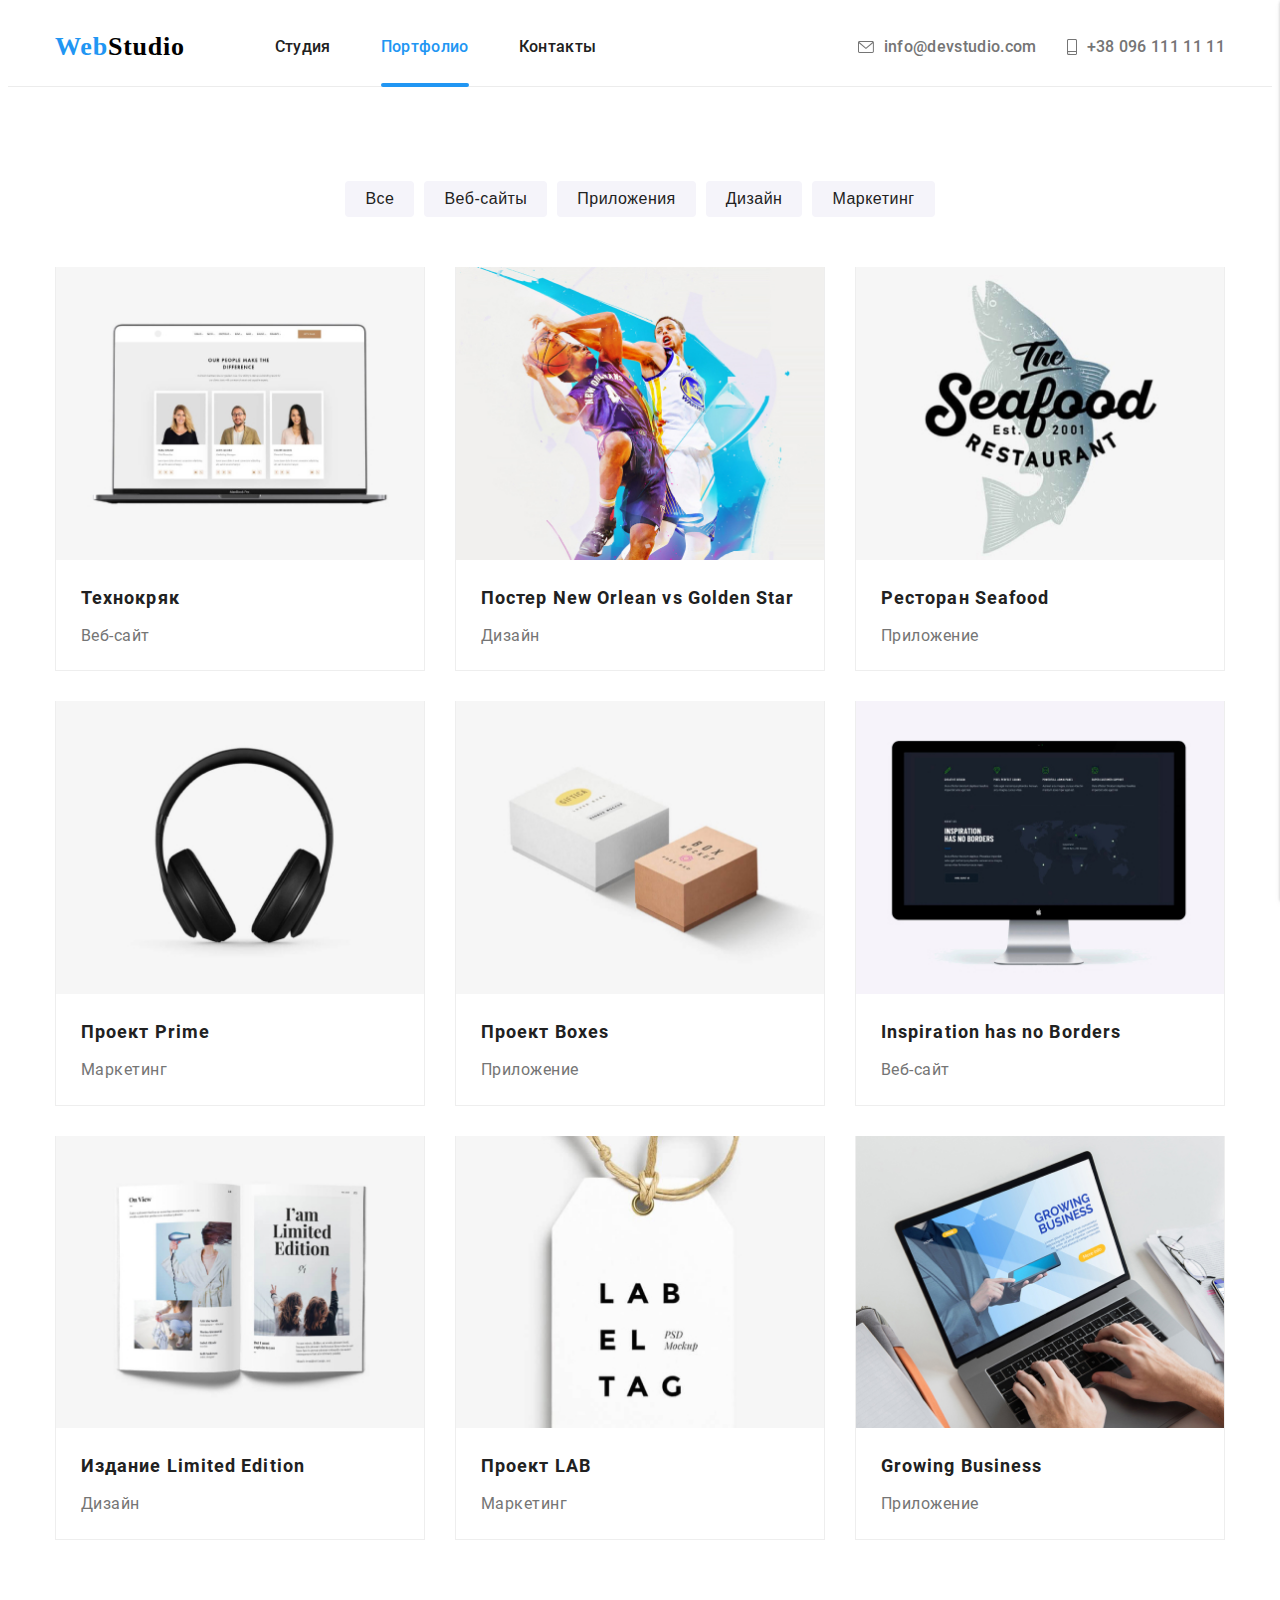
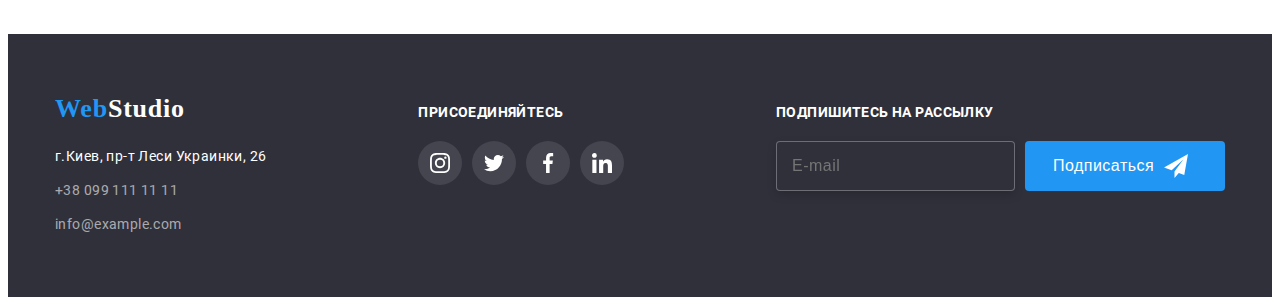
==== commit 8d30d587: "upd styles" ====
--- a/portfolio.html
+++ b/portfolio.html
@@ -49,46 +49,46 @@
   </header>
 
   <!-- <div class="mobile-overlay is-hidden"> -->
-    <div class="mobile-menu" data-menu>
-      <ul class="list mobile-menu-nav">
-        <li class="mobile-menu-nav__item"><a class="link mobile-menu-nav__link" href="./index.html">Студия</a></li>
-        <li class="mobile-menu-nav__item"><a class="link mobile-menu-nav__link current mobile-current"
-            href="./portfolio.html">Портфолио</a></li>
-        <li class="mobile-menu-nav__item"><a class="link mobile-menu-nav__link" href="">Контакты</a></li>
-      </ul>
-      <ul class="list mobile-navigation-contact">
-        <li class="mobile-navigation-contact__item">
-          <a class="link mobile-navigation-contact__link" href="tel:+380961111111">
-            +38 096 111 11 11</a>
-        </li>
-        <li class="mobile-navigation-contact__item">
-          <a class="link mobile-navigation-contact__link" href="mailto:info@devstudio.com">
-            info@devstudio.com</a>
-        </li>
-      </ul>
-      <ul class="list mobile-socials">
-        <li class="mobile-socials__item">
-          <a aria-label="Instagram" href="" class="mobile-socials__link" target="_blank" rel="noopener norefferrer">
-            Instagram
-          </a>
-        </li>
-        <li class="mobile-socials__item">
-          <a aria-label="Twitter" href="" class="mobile-socials__link" target="_blank" rel="noopener norefferrer">
-            Twitter
-          </a>
-        </li>
-        <li class="mobile-socials__item">
-          <a aria-label="Facebook" href="" class="mobile-socials__link" target="_blank" rel="noopener norefferrer">
-            Facebook
-          </a>
-        </li>
-        <li class="mobile-socials__item">
-          <a aria-label="LinkedIn" href="" class="mobile-socials__link" target="_blank" rel="noopener norefferrer">
-            LinkedIn
-          </a>
-        </li>
-      </ul>
-    </div>
+  <div class="mobile-menu" data-menu>
+    <ul class="list mobile-menu-nav">
+      <li class="mobile-menu-nav__item"><a class="link mobile-menu-nav__link" href="./index.html">Студия</a></li>
+      <li class="mobile-menu-nav__item"><a class="link mobile-menu-nav__link current mobile-current"
+          href="./portfolio.html">Портфолио</a></li>
+      <li class="mobile-menu-nav__item"><a class="link mobile-menu-nav__link" href="">Контакты</a></li>
+    </ul>
+    <ul class="list mobile-navigation-contact">
+      <li class="mobile-navigation-contact__item">
+        <a class="link mobile-navigation-contact__link" href="tel:+380961111111">
+          +38 096 111 11 11</a>
+      </li>
+      <li class="mobile-navigation-contact__item">
+        <a class="link mobile-navigation-contact__link" href="mailto:info@devstudio.com">
+          info@devstudio.com</a>
+      </li>
+    </ul>
+    <ul class="list mobile-socials">
+      <li class="mobile-socials__item">
+        <a aria-label="Instagram" href="" class="mobile-socials__link" target="_blank" rel="noopener norefferrer">
+          Instagram
+        </a>
+      </li>
+      <li class="mobile-socials__item">
+        <a aria-label="Twitter" href="" class="mobile-socials__link" target="_blank" rel="noopener norefferrer">
+          Twitter
+        </a>
+      </li>
+      <li class="mobile-socials__item">
+        <a aria-label="Facebook" href="" class="mobile-socials__link" target="_blank" rel="noopener norefferrer">
+          Facebook
+        </a>
+      </li>
+      <li class="mobile-socials__item">
+        <a aria-label="LinkedIn" href="" class="mobile-socials__link" target="_blank" rel="noopener norefferrer">
+          LinkedIn
+        </a>
+      </li>
+    </ul>
+  </div>
   <!-- </div> -->
 
   <main>
@@ -117,10 +117,10 @@
                     media="(max-width: 767px)">
                   <img width="450" src="./images/portfolio/portfolio_1.jpg" alt="portfolio image 1">
                 </picture>
-                <p class="portfolio-examples-list__text">Технокряк это современная площадка распространения
-                  коронавируса.
-                  Компании используют эту платформу для цифрового шпионажа и атак на защищённые сервера конкурентов.
-                </p>
+                  <p class="portfolio-examples-list__text">Технокряк это современная площадка распространения
+                    коронавируса.
+                    Компании используют эту платформу для цифрового шпионажа и атак на защищённые сервера конкурентов.
+                  </p>
               </div>
               <div class="portfolio-examples-list__description portfolio-link">
                 <h2 class="portfolio-link__title">Технокряк</h2>
--- a/css/styles.min.css
+++ b/css/styles.min.css
@@ -1,2 +1,2 @@
-:root{--main-text-color: hsl(0, 0%, 46%);--title-color: rgb(33, 33, 33);--footer-bg-color: rgb(47, 48, 58);--accent-color: rgb(33, 150, 243);--pure-white-color: rgb(255, 255, 255);--team-bg-color: rgb(245, 244, 250);--footer-text-color: rgba(255, 255, 255, 0.6);--img-shadow-color: rgb(0, 0, 0);--portfolio-img-border-color: rgb(238, 238, 238);--social-icons-color: rgb(175, 177, 184);--modal-bg-color: rgba(0, 0, 0, 0.2);--modal-btn-color: rgb(24, 140, 232);--header-text-color: rgb(236, 236, 236);--grid-item: 3;--transition-function: cubic-bezier(0.4, 0, 0.2, 1);--transition-time: 250ms}@font-face{font-family:"Raleway";font-style:normal;font-weight:700;src:url("../fonts/raleway-v19-latin_cyrillic-700.eot");src:local(""),url("../fonts/raleway-v19-latin_cyrillic-700.eot?#iefix") format("embedded-opentype"),url("../fonts/raleway-v19-latin_cyrillic-700.woff2") format("woff2"),url("../fonts/raleway-v19-latin_cyrillic-700.woff") format("woff"),url("../fonts/raleway-v19-latin_cyrillic-700.ttf") format("truetype"),url("../fonts/raleway-v19-latin_cyrillic-700.svg#Raleway") format("svg")}@font-face{font-family:"Roboto";font-style:normal;font-weight:400;src:url("../fonts/roboto-v27-latin_cyrillic-regular.eot");src:local(""),url("../fonts/roboto-v27-latin_cyrillic-regular.eot?#iefix") format("embedded-opentype"),url("../fonts/roboto-v27-latin_cyrillic-regular.woff2") format("woff2"),url("../fonts/roboto-v27-latin_cyrillic-regular.woff") format("woff"),url("../fonts/roboto-v27-latin_cyrillic-regular.ttf") format("truetype"),url("../fonts/roboto-v27-latin_cyrillic-regular.svg#Roboto") format("svg")}@font-face{font-family:"Roboto";font-style:normal;font-weight:500;src:url("../fonts/roboto-v27-latin_cyrillic-500.eot");src:local(""),url("../fonts/roboto-v27-latin_cyrillic-500.eot?#iefix") format("embedded-opentype"),url("../fonts/roboto-v27-latin_cyrillic-500.woff2") format("woff2"),url("../fonts/roboto-v27-latin_cyrillic-500.woff") format("woff"),url("../fonts/roboto-v27-latin_cyrillic-500.ttf") format("truetype"),url("../fonts/roboto-v27-latin_cyrillic-500.svg#Roboto") format("svg")}@font-face{font-family:"Roboto";font-style:normal;font-weight:700;src:url("../fonts/roboto-v27-latin_cyrillic-700.eot");src:local(""),url("../fonts/roboto-v27-latin_cyrillic-700.eot?#iefix") format("embedded-opentype"),url("../fonts/roboto-v27-latin_cyrillic-700.woff2") format("woff2"),url("../fonts/roboto-v27-latin_cyrillic-700.woff") format("woff"),url("../fonts/roboto-v27-latin_cyrillic-700.ttf") format("truetype"),url("../fonts/roboto-v27-latin_cyrillic-700.svg#Roboto") format("svg")}@font-face{font-family:"Roboto";font-style:normal;font-weight:900;src:url("../fonts/roboto-v27-latin_cyrillic-900.eot");src:local(""),url("../fonts/roboto-v27-latin_cyrillic-900.eot?#iefix") format("embedded-opentype"),url("../fonts/roboto-v27-latin_cyrillic-900.woff2") format("woff2"),url("../fonts/roboto-v27-latin_cyrillic-900.woff") format("woff"),url("../fonts/roboto-v27-latin_cyrillic-900.ttf") format("truetype"),url("../fonts/roboto-v27-latin_cyrillic-900.svg#Roboto") format("svg")}html{box-sizing:border-box}*,*::before,*::after{box-sizing:inherit}h1,h2,h3,h4,h5,h6,p{margin-top:0}ul{padding:0}img{display:block;max-width:100%;height:auto}body{font-family:"Roboto", sans-serif;font-size:14px;font-weight:400;line-height:1.71;letter-spacing:0.03em;color:var(--main-text-color)}.visually-hidden{position:absolute !important;clip:rect(1px 1px 1px 1px);clip:rect(1px, 1px, 1px, 1px);padding:0 !important;border:0 !important;height:1px !important;width:1px !important;overflow:hidden}address{font-style:normal}.link{text-decoration:none;color:inherit;transition:color var(--transition-time) var(--transition-function),fill var(--transition-time) var(--transition-function),box-shadow var(--transition-time) var(--transition-function)}.link:hover,.link:focus{color:var(--accent-color)}.list{list-style:none;margin:0}.current{color:var(--accent-color)}.current::after{content:"";position:absolute;width:100%;border-bottom:4px solid var(--accent-color);border-radius:2px;bottom:-1px}.container{width:1200px;padding-right:15px;padding-left:15px;margin-right:auto;margin-left:auto}@media screen and (min-width: 480px){.container{max-width:480px}}@media screen and (min-width: 768px){.container{max-width:768px}}@media screen and (min-width: 1200px){.container{max-width:1200px}}.button{font-weight:500;font-size:16px;line-height:1.62;text-align:center;letter-spacing:0.03em;color:var(--title-color);background:var(--team-bg-color);border-radius:4px;border-width:0;cursor:pointer;padding:5px 20px;transition:color var(--transition-time) var(--transition-function),background-color var(--transition-time) var(--transition-function),box-shadow var(--transition-time) var(--transition-function)}.button:hover,.button:focus{color:var(--pure-white-color);background-color:var(--accent-color)}.socials-list{display:inline-flex;justify-content:center}.socials-list__item:not(:last-child){margin-right:10px}.footer-socials{display:flex;flex-direction:column;justify-content:center}.footer-socials .socials-list__link{background-color:rgba(255,255,255,0.1)}@media screen and (min-width: 480px) and (max-width: 1200px){.footer-socials{text-align:center}}.socials-list__link{display:flex;justify-content:center;align-items:center;width:44px;height:44px;border-radius:50%;fill:var(--social-icons-color);transition:color var(--transition-time) var(--transition-function),fill var(--transition-time) var(--transition-function),background-color var(--transition-time) var(--transition-function)}.socials-list__link:hover,.socials-list__link:focus{fill:var(--pure-white-color);background-color:var(--accent-color)}.title-heading{font-weight:700;font-size:36px;line-height:1.17;text-align:center;letter-spacing:0.03em;color:var(--title-color);margin-bottom:50px}@media screen and (min-width: 480px) and (max-width: 1200px){.title-heading{margin-bottom:30px}}.backdrop{position:fixed;width:100%;height:100%;top:0;left:0;background-color:var(--modal-bg-color);opacity:1;transition:opacity 300ms var(--transition-function),background-color 300ms var(--transition-function)}.backdrop.is-hidden{opacity:0;visibility:hidden;pointer-events:none}.backdrop.is-hidden .modal{background-color:var(--pure-white-color)}.modal{position:absolute;top:50%;left:50%;width:100%;max-width:530px;max-height:580px;background-color:var(--pure-white-color);box-shadow:0px 1px 3px rgba(0,0,0,0.12),0px 1px 1px rgba(0,0,0,0.14),0px 2px 1px rgba(0,0,0,0.2);border-radius:4px;visibility:visible;padding:40px;transform:translate(-50%, -50%) scale(1);transition:transform 300ms var(--transition-function),opacity 300ms var(--transition-function),background-color 300ms var(--transition-function)}.is-hidden .modal{transform:translateX(-100%) scale(0.3)}.modal__btn-close{position:absolute;top:10px;right:10px;width:30px;height:30px;background-color:var(--pure-white-color);border:1px solid rgba(0,0,0,0.1);border-radius:50%;box-sizing:border-box;padding:0;transition:fill var(--transition-time) var(--transition-function)}.modal__btn-close:hover{fill:var(--accent-color);background-color:var(--pure-white-color)}.modal__header-text{font-weight:700;font-size:20px;line-height:1.15;text-align:center;letter-spacing:0.03em;color:var(--title-color);margin-bottom:12px}.form__field{position:relative;margin-bottom:10px}.form__field:last-of-type{margin-bottom:0}.form__label{font-weight:400;font-size:12px;line-height:1.17;letter-spacing:0.01em}.form__input{width:100%;height:40px;padding-left:40px;border:1px solid rgba(33,33,33,0.2);box-sizing:border-box;border-radius:4px;cursor:pointer;transition:border-color var(--transition-time) var(--transition-function)}.form__input:focus-within+.icon{fill:var(--accent-color)}.form__input:focus{border-color:var(--accent-color);outline:none}.form__input:focus .form__icon{fill:var(--accent-color)}.form__icon{position:absolute;left:12px;top:68%;transform:translateY(-50%);display:block;margin-right:15px;transition:fill var(--transition-time) var(--transition-function)}textarea{width:100%;resize:none;border:1px solid rgba(33,33,33,0.2);box-sizing:border-box;border-radius:4px;padding:12px 16px;cursor:pointer;transition:border-color var(--transition-time) var(--transition-function)}textarea::placeholder{font-family:Roboto;font-style:normal;font-weight:400;font-size:14px;line-height:1.14;letter-spacing:0.01em;color:rgba(117,117,117,0.5)}textarea:focus{outline:none;border-color:var(--accent-color)}.form__agreement{display:flex;justify-content:center;align-items:center;margin:20px auto 0}.form__agreement-text{margin-left:7px;font-weight:400;font-size:14px;line-height:1.71;letter-spacing:0.03em;color:var(--main-text-color)}.form__modal-link{margin-left:5px}.form__button{display:block;margin:30px auto 0;font-weight:700;font-size:16px;line-height:1.87;text-align:center;letter-spacing:0.06em;color:var(--pure-white-color);background-color:var(--accent-color);box-shadow:0px 4px 4px rgba(0,0,0,0.15);border-radius:4px;border:none;max-width:200px;padding:10px 55px;height:50px;transition:background-color var(--transition-time) var(--transition-function)}.form__button:hover,.form__button:focus{background-color:var(--modal-btn-color);outline:none;cursor:pointer}.modal-comment{margin-bottom:5px}.form__checkbox:not(:checked)+.form__checkbox-icon{background-image:url("data:image/svg+xml;charset=UTF-8,%3csvg width='16' height='15' viewBox='0 0 16 15' fill='none' xmlns='http://www.w3.org/2000/svg'%3e%3cpath d='M14.2222 1.66667V13.3333H1.77778V1.66667H14.2222ZM14.2222 0H1.77778C0.8 0 0 0.75 0 1.66667V13.3333C0 14.25 0.8 15 1.77778 15H14.2222C15.2 15 16 14.25 16 13.3333V1.66667C16 0.75 15.2 0 14.2222 0Z' fill='%23212121'/%3e%3c/svg%3e")}.form__checkbox:checked+.form__checkbox-icon{background-image:url("data:image/svg+xml;charset=UTF-8,%3csvg width='16' height='15' viewBox='0 0 16 15' fill='none' xmlns='http://www.w3.org/2000/svg'%3e%3cpath d='M3.95703 7.75166L3.88825 7.68604L3.81923 7.75141L2.93123 8.59258L2.85486 8.66492L2.93097 8.73753L6.42671 12.0724L6.49574 12.1382L6.56476 12.0724L14.069 4.91352L14.1449 4.84116L14.069 4.76881L13.1873 3.92764L13.1183 3.86183L13.0493 3.92761L6.49577 10.1735L3.95703 7.75166Z' fill='white' stroke='white' stroke-width='0.2'/%3e%3c/svg%3e ");border-radius:25%;background-origin:border-box;background-color:var(--accent-color);border-color:var(--accent-color)}.mobile-btn{position:absolute;right:23px;background-color:transparent;border:none;width:40px;height:40px;z-index:33}@media screen and (min-width: 767px){.mobile-btn{display:none}}.mobile-btn:hover,.mobile-btn:focus{fill:var(--accent-color)}.mobile-current::after{content:"";border:none}.menu-close-icon{display:none}.is-open .menu-close-icon{display:block;position:fixed;z-index:100}.is-open .menu-open-icon{display:none}.mobile-menu{position:fixed;top:0;right:-100%;display:flex;flex-direction:column;width:100%;height:100vh;background:var(--pure-white-color);box-shadow:0px 4px 8px rgba(0,0,0,0.04),0px 2px 4px rgba(0,0,0,0.08),0px 1px 3px rgba(0,0,0,0.16);font-weight:500;font-size:40px;line-height:47px;text-align:left;letter-spacing:0.02em;padding:48px 40px;color:var(--title-color);transition:right var(--transition-time) var(--transition-function)}@media screen and (max-width: 767.98px){.mobile-menu.is-open{right:0;z-index:10}}.mobile-menu-nav{display:flex;flex-direction:column;margin-bottom:auto}.mobile-menu-nav__item:not(:last-child){margin-bottom:32px}.mobile-navigation-contact{display:flex;flex-direction:column}.mobile-navigation-contact__item:first-child{font-weight:500;font-size:34px;line-height:40px;letter-spacing:0.02em;color:var(--accent-color);margin-bottom:32px}.mobile-navigation-contact__item:last-child{font-weight:500;font-size:24px;line-height:28px;letter-spacing:0.02em}.mobile-socials{display:inline-flex;width:100%;margin-top:60px}.mobile-socials__item{font-weight:500;font-size:18px;line-height:22px;letter-spacing:0.02em;color:var(--accent-color)}.mobile-socials__item:not(:last-child){border-right:1px solid rgba(33,33,33,0.2)}.mobile-socials__link{padding:10px}.mobile-overlay.is-hidden{opacity:0;visibility:hidden;pointer-events:none}.mobile-overlay.is-hidden{opacity:0;visibility:hidden;pointer-events:none}.socials__link{padding:10px}.grid{display:flex;flex-wrap:wrap;margin-left:-30px;margin-top:-30px;text-align:center}.footer-grid{--grid-item: 4;flex-basis:calc((100% - 30px * var(--grid-item)) / var(--grid-item))}@media screen and (min-width: 768px){.footer-grid{flex-basis:calc((100% - 60px) / 2)}}@media screen and (min-width: 1200px){.footer-grid{flex-basis:calc((50% - 45px) / 2)}}.header{font-family:"Roboto", sans-serif;font-style:normal;font-weight:500;font-size:16px;line-height:1.14;letter-spacing:0.02em;color:var(--title-color);border-bottom:1px solid #ececec}.header__container{display:flex;align-items:center;margin-left:auto;max-height:80px}@media screen and (max-width: 767.98px){.header__container{max-height:60px;margin-left:0;padding:23px}}.menu{display:flex;margin:0}@media screen and (max-width: 767.98px){.menu{display:none}}.menu__item{display:inline-flex;position:relative}.menu__item:not(:last-child){margin-right:50px}.menu__link{padding:30px 0;display:flex;align-items:center}.navigation{display:flex;align-items:center;margin-right:auto}.navigation__text{display:flex;margin-right:90px;font-family:Raleway;font-weight:700;font-size:26px;line-height:1.19;letter-spacing:0.03em;color:#000000}@media screen and (max-width: 767.98px){.navigation__text{padding:25px 0}}.navigation__text--color{color:var(--accent-color)}.navigation-contact{display:flex;align-items:center;justify-content:center;color:var(--main-text-color)}@media screen and (min-width: 768px) and (max-width: 1200px){.navigation-contact{flex-direction:column;align-items:flex-start;margin-left:80px;margin-right:auto}}@media screen and (max-width: 767.98px){.navigation-contact{display:none}}.navigation-contact__item{display:flex;align-items:center}.navigation-contact__item:first-child{margin-right:30px}.navigation-contact__icon{fill:var(--main-text-color);margin-right:10px;transition:fill var(--transition-time) var(--transition-function),box-shadow var(--transition-time) var(--transition-function)}.navigation-contact__link{padding:30px 0;display:flex;align-items:center}.navigation-contact__link:hover .icon,.navigation-contact__link:focus .icon{fill:var(--accent-color)}@media screen and (min-width: 768px) and (max-width: 1200px){.navigation-contact__link{padding:10px 0}}.hero{background-color:var(--footer-bg-color);margin-left:auto;margin-right:auto;height:600px;max-width:1600px;background:linear-gradient(180deg, rgba(47,48,58,0.4), rgba(47,48,58,0.4)),url(../images/hero/hero.jpg);background-repeat:no-repeat;background-size:cover;background-position:center}@media (min-device-pixel-ratio: 2), (min-resolution: 192dpi), (min-resolution: 2dppx){.hero{background:linear-gradient(180deg, rgba(47,48,58,0.4), rgba(47,48,58,0.4)),url(../../images/hero/desktop/hero-2x-desktop.png);background-repeat:no-repeat;background-size:cover;background-position:center}}@media screen and (min-width: 480px){.hero{background:linear-gradient(180deg, rgba(47,48,58,0.4), rgba(47,48,58,0.4)),url(../../images/hero/mobile/hero-1x-mobile.png);background-repeat:no-repeat;background-size:cover;background-position:center}}@media screen and (min-width: 480px) and (min-device-pixel-ratio: 2), screen and (min-width: 480px) and (min-resolution: 192dpi), screen and (min-width: 480px) and (min-resolution: 2dppx){.hero{background:linear-gradient(180deg, rgba(47,48,58,0.4), rgba(47,48,58,0.4)),url(../../images/hero/mobile/hero-2x-mobile.png);background-repeat:no-repeat;background-size:cover;background-position:center}}@media screen and (min-width: 768px){.hero{background:linear-gradient(180deg, rgba(47,48,58,0.4), rgba(47,48,58,0.4)),url(../../images/hero/tablet/hero-1x-tablet.png);background-repeat:no-repeat;background-size:cover;background-position:center}}@media screen and (min-width: 768px) and (min-device-pixel-ratio: 2), screen and (min-width: 768px) and (min-resolution: 192dpi), screen and (min-width: 768px) and (min-resolution: 2dppx){.hero{background:linear-gradient(180deg, rgba(47,48,58,0.4), rgba(47,48,58,0.4)),url(../../images/hero/tablet/hero-2x-tablet.png);background-repeat:no-repeat;background-size:cover;background-position:center}}@media screen and (min-width: 1200px){.hero{background:linear-gradient(180deg, rgba(47,48,58,0.4), rgba(47,48,58,0.4)),url(../../images/hero/desktop/hero-1x-desktop.png);background-repeat:no-repeat;background-size:cover;background-position:center}}@media screen and (min-width: 1200px) and (min-device-pixel-ratio: 2), screen and (min-width: 1200px) and (min-resolution: 192dpi), screen and (min-width: 1200px) and (min-resolution: 2dppx){.hero{background:linear-gradient(180deg, rgba(47,48,58,0.4), rgba(47,48,58,0.4)),url(../../images/hero/desktop/hero-2x-desktop.png);background-repeat:no-repeat;background-size:cover;background-position:center}}.hero__container{padding:200px 0;text-align:center}.hero__button{font-weight:700;font-size:16px;line-height:1.87;letter-spacing:0.06em;padding:10px 30px;color:var(--pure-white-color);background-color:var(--accent-color);cursor:pointer;box-shadow:0px 4px 4px rgba(0,0,0,0.15);border-radius:4px;border-width:0}.hero__text{font-weight:900;font-size:44px;line-height:1.36;text-align:center;letter-spacing:0.06em;text-transform:uppercase;color:var(--pure-white-color);max-width:700px;margin:auto;margin-bottom:30px}.our-advantages{padding-top:94px}@media screen and (min-width: 480px) and (max-width: 1200px){.our-advantages{padding:60px 0}}.advantages__item{text-align:center;--grid-item: 1;flex-basis:calc((100% - 30px * var(--grid-item)) / var(--grid-item));margin-left:30px;margin-top:30px}@media screen and (min-width: 768px){.advantages__item{--grid-item: 2}}@media screen and (min-width: 1200px){.advantages__item{--grid-item: 4}}.advantages__item::before{margin-bottom:30px;content:"";display:block;background-repeat:no-repeat;background-position:50% 50%;width:270px;height:120px;background-color:var(--team-bg-color);border-radius:4px}.advantages__item:nth-of-type(1)::before{background-image:url("data:image/svg+xml;charset=UTF-8,%3csvg width='70' height='70' viewBox='0 0 70 70' fill='none' xmlns='http://www.w3.org/2000/svg'%3e%3cpath d='M67.3163 48.3385L48.8468 29.7337L50.8966 19.6373C51.4256 19.8438 51.9879 19.9517 52.5556 19.9558H52.5696C55.1777 19.9866 57.3169 17.8974 57.3479 15.2893C57.3788 12.6812 55.2894 10.542 52.6813 10.5111C50.0732 10.4803 47.934 12.5695 47.9031 15.1776C47.8965 15.7357 47.9888 16.2905 48.176 16.8163L37.326 18.1405L19.6276 0.35C19.4105 0.128479 19.1141 0.00247917 18.804 0C18.4977 0.00160417 18.2044 0.123521 17.9873 0.3395L14.6786 3.6295C14.2232 4.08508 14.2232 4.82358 14.6786 5.27917L16.459 7.08517C9.56162 19.7681 11.8019 35.4741 21.9703 45.7228C22.0636 45.8121 22.1718 45.8843 22.29 45.9363C22.2165 46.3311 22.1781 46.7317 22.1756 47.1333V60.6667H8.17562C4.95562 60.6705 2.34608 63.28 2.34229 66.5V68.8333C2.34229 69.4776 2.86466 70 3.50895 70H57.1756C57.8199 70 58.3423 69.4776 58.3423 68.8333V66.5C58.3385 63.28 55.729 60.6705 52.509 60.6667H38.509V54.6688C40.7021 55.1288 42.9367 55.3633 45.1776 55.3688C50.5548 55.363 55.8464 54.0225 60.5776 51.4675L62.3673 53.2677C62.5844 53.4892 62.8808 53.6152 63.191 53.6177C63.4972 53.6161 63.7905 53.4941 64.0076 53.2782L67.3163 49.9882C67.7717 49.5326 67.7717 48.7941 67.3163 48.3385ZM50.9246 13.6348C51.8383 12.726 53.3157 12.7301 54.2244 13.6437C55.1332 14.5574 55.1291 16.0348 54.2155 16.9435C53.7781 17.3785 53.1864 17.6226 52.5695 17.6225H52.5625C51.2739 17.6158 50.2345 16.5658 50.2412 15.2771C50.2445 14.6602 50.4918 14.0699 50.9291 13.6348H50.9246ZM48.1783 21.301L46.8693 27.7445L44.298 25.158L48.1783 21.301ZM46.853 19.3282L42.653 23.5037L39.4038 20.237L46.853 19.3282ZM52.509 63C54.442 63 56.009 64.567 56.009 66.5V67.6667H4.67562V66.5C4.67562 64.567 6.2426 63 8.17562 63H52.509ZM36.1756 58.3333V60.6667H24.509V58.3333H36.1756ZM24.509 56V47.1333C24.509 44.303 27.1258 42 30.3423 42C33.5588 42 36.1756 44.303 36.1756 47.1333V56H24.509ZM38.509 52.29V47.1333C38.509 43.0162 34.8456 39.6667 30.3423 39.6667C27.4306 39.622 24.7079 41.1041 23.165 43.5738C14.2887 34.2249 12.2899 20.2875 18.1805 8.82073L58.872 49.7455C52.5886 52.9419 45.3857 53.8418 38.509 52.29ZM63.2038 50.7943L61.56 49.1412L18.7923 6.11567L17.1415 4.46133L18.7923 2.81633L36.15 20.272C36.1581 20.272 36.1628 20.2872 36.171 20.293L64.8593 49.1493L63.2038 50.7943Z' fill='%23212121'/%3e%3cpath d='M30.3528 44.3333H30.3423C28.4093 44.3304 26.84 45.895 26.837 47.8281C26.8341 49.7611 28.3988 51.3304 30.3318 51.3333H30.3423C32.2753 51.3362 33.8446 49.7716 33.8475 47.8386C33.8505 45.9055 32.2858 44.3362 30.3528 44.3333ZM31.1695 48.6605C30.9498 48.8789 30.6522 49.0012 30.3423 49C29.698 48.9966 29.1784 48.4716 29.1817 47.8273C29.1834 47.5189 29.307 47.2237 29.5256 47.0062C29.7428 46.7902 30.036 46.6683 30.3423 46.6667C30.9866 46.67 31.5062 47.195 31.5028 47.8393C31.5012 48.1477 31.3776 48.4429 31.159 48.6605H31.1695Z' fill='%232196F3'/%3e%3c/svg%3e");width:100%}.advantages__item:nth-of-type(2)::before{background-image:url("data:image/svg+xml;charset=UTF-8,%3csvg width='70' height='70' viewBox='0 0 70 70' fill='none' xmlns='http://www.w3.org/2000/svg'%3e%3cg clip-path='url(%23clip0)'%3e%3cpath d='M68.4614 33.4715C68.4576 14.9819 53.4656 -0.00373771 34.9754 6.99302e-07C16.4858 0.00373911 1.50017 14.9963 1.50391 33.4859C1.50711 48.0502 10.9252 60.9413 24.7995 65.3713C24.9319 65.413 25.0697 65.4343 25.2081 65.4338C25.4719 65.4333 25.7304 65.3628 25.9573 65.2287C26.2527 65.0541 26.4732 64.7764 26.5768 64.449L35.0315 37.6521C37.3429 37.6404 39.2068 35.7568 39.1945 33.4459C39.1827 31.1345 37.2997 29.2706 34.9883 29.2824C34.3666 29.285 33.753 29.4282 33.1944 29.7011L22.0251 18.5302C21.4707 17.9951 20.5879 18.0106 20.0528 18.5644C19.5305 19.1054 19.5305 19.962 20.0528 20.503L31.2162 31.6792C30.3596 33.4277 30.8493 35.5383 32.3895 36.7303L24.3338 62.2647C8.41354 56.4002 0.261689 38.7405 6.12618 22.8203C11.9907 6.90002 29.6503 -1.25183 45.5706 4.61266C61.4909 10.4771 69.6427 28.1374 63.7782 44.0571C60.913 51.8351 55.0261 58.1252 47.4548 61.4989L46.5842 57.3989C46.4251 56.6454 45.6844 56.1636 44.9308 56.3233C44.6931 56.3741 44.4726 56.4857 44.291 56.6475L35.8978 64.1409C35.322 64.653 35.2708 65.5347 35.7835 66.1105C35.9501 66.2974 36.1637 66.4362 36.403 66.5126L47.1188 69.9327C47.8521 70.1682 48.6377 69.765 48.8732 69.0312C48.948 68.7994 48.9603 68.5527 48.9101 68.3145L48.0545 64.2915C60.4452 59.0678 68.4902 46.918 68.4614 33.4715ZM34.9829 32.0766C35.753 32.0766 36.3779 32.7014 36.3779 33.4715C36.3779 34.2422 35.753 34.8665 34.9829 34.8665C34.2123 34.8665 33.588 34.2422 33.588 33.4715C33.588 32.7014 34.2123 32.0766 34.9829 32.0766ZM39.5774 64.5916L44.3551 60.3298L45.6737 66.543L39.5774 64.5916Z' fill='%23212121'/%3e%3cpath d='M33.5879 6.96729V9.7572C33.5879 10.5278 34.2122 11.1522 34.9828 11.1522C35.753 11.1522 36.3778 10.5278 36.3778 9.7572V6.96729C36.3778 6.19717 35.753 5.57233 34.9828 5.57233C34.2122 5.57233 33.5879 6.19717 33.5879 6.96729Z' fill='%232196F3'/%3e%3cpath d='M8.4787 32.0765C7.70805 32.0765 7.08374 32.7014 7.08374 33.4715C7.08374 34.2421 7.70805 34.8665 8.4787 34.8665H11.2686C12.0393 34.8665 12.6636 34.2421 12.6636 33.4715C12.6636 32.7014 12.0393 32.0765 11.2686 32.0765H8.4787Z' fill='%232196F3'/%3e%3cpath d='M61.4866 34.8665C62.2572 34.8665 62.8815 34.2421 62.8815 33.4715C62.8815 32.7014 62.2572 32.0765 61.4866 32.0765H58.6967C57.9265 32.0765 57.3017 32.7014 57.3017 33.4715C57.3017 34.2421 57.9265 34.8665 58.6967 34.8665H61.4866Z' fill='%232196F3'/%3e%3c/g%3e%3cdefs%3e%3cclipPath id='clip0'%3e%3crect width='70' height='70' fill='white'/%3e%3c/clipPath%3e%3c/defs%3e%3c/svg%3e");width:100%}.advantages__item:nth-of-type(3)::before{background-image:url("data:image/svg+xml;charset=UTF-8,%3csvg width='70' height='70' viewBox='0 0 70 70' fill='none' xmlns='http://www.w3.org/2000/svg'%3e%3cg clip-path='url(%23clip0)'%3e%3cpath d='M32.6496 32.7351H34.9817V43.2296H32.6496V32.7351Z' fill='%232196F3'/%3e%3cpath d='M41.978 37.3993H44.3101V43.2296H41.978V37.3993Z' fill='%232196F3'/%3e%3cpath d='M23.3211 40.8975H25.6532V43.2296H23.3211V40.8975Z' fill='%232196F3'/%3e%3cpath d='M16.3248 39.7314H18.6569V43.2295H16.3248V39.7314Z' fill='%232196F3'/%3e%3cpath d='M3.49817 61.8865H59.4689C61.4007 61.8865 62.967 60.3202 62.967 58.3883V53.7241C62.967 51.7923 61.4007 50.2259 59.4689 50.2259H58.3028V21.1469L64.9262 14.8725C66.4635 15.6303 68.3242 15.1702 69.3302 13.7816C70.3369 12.3935 70.1957 10.4821 68.9966 9.25684C67.7975 8.03157 65.8901 7.8488 64.4798 8.82412C63.0701 9.80001 62.569 11.6499 63.2933 13.2037L58.3028 17.9345V15.2443C58.3028 13.3124 56.7365 11.7461 54.8046 11.7461H8.16239C6.23054 11.7461 4.66422 13.3124 4.66422 15.2443V50.2259H3.49817C1.56632 50.2259 0 51.7923 0 53.7241V58.3883C0 60.3202 1.56632 61.8865 3.49817 61.8865ZM66.4652 10.58C67.1091 10.58 67.6312 11.1021 67.6312 11.7461C67.6312 12.39 67.1091 12.9121 66.4652 12.9121C65.8212 12.9121 65.2991 12.39 65.2991 11.7461C65.2991 11.1021 65.8212 10.58 66.4652 10.58ZM6.99634 15.2443C6.99634 14.6003 7.51844 14.0782 8.16239 14.0782H54.8046C55.4486 14.0782 55.9707 14.6003 55.9707 15.2443V20.1414L53.6386 22.3573V17.5764C53.6386 16.9324 53.1165 16.4103 52.4725 16.4103H10.4945C9.85055 16.4103 9.32845 16.9324 9.32845 17.5764V46.7278C9.32845 47.3717 9.85055 47.8938 10.4945 47.8938H52.4725C53.1165 47.8938 53.6386 47.3717 53.6386 46.7278V25.5651L55.9707 23.3554V50.2259H6.99634V15.2443ZM17.4908 30.403C15.9131 30.3984 14.5279 31.4495 14.1083 32.9703C13.6886 34.491 14.3383 36.104 15.6951 36.9091C17.0513 37.7142 18.7793 37.5121 19.9129 36.4149L23.9662 38.4487C24.4371 38.6844 25.0081 38.5739 25.3583 38.1805L33.9745 28.4871L42.4443 34.8338C42.8987 35.1743 43.5329 35.1378 43.9452 34.7478L51.3065 27.7748V45.5617H11.6606V18.7424H51.3065V24.5619L43.0564 32.3747L34.5154 25.9716C34.0303 25.6084 33.3476 25.6767 32.9445 26.1294L24.2099 35.9571L20.9446 34.3242C20.9685 34.1841 20.9833 34.0429 20.989 33.9012C20.989 31.9693 19.4227 30.403 17.4908 30.403ZM18.6569 33.9012C18.6569 34.5451 18.1348 35.0672 17.4908 35.0672C16.8469 35.0672 16.3248 34.5451 16.3248 33.9012C16.3248 33.2572 16.8469 32.7351 17.4908 32.7351C18.1348 32.7351 18.6569 33.2572 18.6569 33.9012ZM25.6532 52.5581H37.3138V53.7241C37.3138 54.3681 36.7917 54.8902 36.1477 54.8902H26.8193C26.1753 54.8902 25.6532 54.3681 25.6532 53.7241V52.5581ZM2.33211 53.7241C2.33211 53.0802 2.85422 52.5581 3.49817 52.5581H23.3211V53.7241C23.3211 55.656 24.8874 57.2223 26.8193 57.2223H36.1477C38.0796 57.2223 39.6459 55.656 39.6459 53.7241V52.5581H59.4689C60.1128 52.5581 60.6349 53.0802 60.6349 53.7241V58.3883C60.6349 59.0323 60.1128 59.5544 59.4689 59.5544H3.49817C2.85422 59.5544 2.33211 59.0323 2.33211 58.3883V53.7241Z' fill='%23212121'/%3e%3c/g%3e%3cdefs%3e%3cclipPath id='clip0'%3e%3crect width='70' height='70' fill='white'/%3e%3c/clipPath%3e%3c/defs%3e%3c/svg%3e");width:100%}.advantages__item:nth-of-type(4)::before{background-image:url("data:image/svg+xml;charset=UTF-8,%3csvg width='70' height='70' viewBox='0 0 70 70' fill='none' xmlns='http://www.w3.org/2000/svg'%3e%3cpath d='M69.9433 9.89637C69.8056 9.47513 69.4416 9.16724 69.0018 9.10298L64.8228 8.49512L62.9526 4.70809C62.5606 3.91005 61.2527 3.91005 60.8608 4.70809L58.9906 8.49512L54.8114 9.10312C54.3716 9.16724 54.0076 9.47418 53.8687 9.89651C53.7323 10.3188 53.8453 10.7831 54.1639 11.0924L57.1891 14.0407L56.4752 18.2034C56.4005 18.6409 56.5802 19.0831 56.9384 19.3445C57.3012 19.6082 57.7748 19.6407 58.168 19.4331L61.9061 17.4672L65.6442 19.4331C65.8146 19.5229 66.0024 19.5672 66.1879 19.5672C66.4294 19.5672 66.671 19.4925 66.874 19.3443C67.2333 19.0831 67.413 18.6408 67.3372 18.2033L66.6233 14.0405L69.6485 11.0923C69.9654 10.7819 70.0798 10.3187 69.9433 9.89637ZM64.5556 12.7991C64.2815 13.0662 64.1555 13.4536 64.2208 13.8316L64.6385 16.2688L62.4499 15.1184C62.2795 15.0286 62.0929 14.9843 61.9061 14.9843C61.7195 14.9843 61.534 15.0286 61.3624 15.1184L59.1736 16.2688L59.5913 13.8316C59.6567 13.4536 59.5306 13.0675 59.2565 12.7991L57.4843 11.0724L59.932 10.7166C60.3124 10.6617 60.6402 10.4226 60.8106 10.0783L61.9049 7.86169L62.9992 10.0783C63.1696 10.4225 63.4974 10.6617 63.8778 10.7166L66.3255 11.0724L64.5556 12.7991Z' fill='%232196F3'/%3e%3cpath d='M57.167 44.8923H54.8336V47.2257H57.167V44.8923Z' fill='%232196F3'/%3e%3cpath d='M57.167 49.5591H54.8336V51.8925H57.167V49.5591Z' fill='%232196F3'/%3e%3cpath d='M59.5004 47.2257H57.167V49.5591H59.5004V47.2257Z' fill='%232196F3'/%3e%3cpath d='M54.8337 47.2257H52.5003V49.5591H54.8337V47.2257Z' fill='%232196F3'/%3e%3cpath d='M49.0002 57.7259H46.6668V60.0593H49.0002V57.7259Z' fill='%232196F3'/%3e%3cpath d='M49.0002 62.3926H46.6668V64.726H49.0002V62.3926Z' fill='%232196F3'/%3e%3cpath d='M51.3337 60.0593H49.0002V62.3927H51.3337V60.0593Z' fill='%232196F3'/%3e%3cpath d='M46.6668 60.0593H44.3334V62.3927H46.6668V60.0593Z' fill='%232196F3'/%3e%3cpath d='M35 53.0592H32.6666V55.3926H35V53.0592Z' fill='%232196F3'/%3e%3cpath d='M35 57.7259H32.6666V60.0593H35V57.7259Z' fill='%232196F3'/%3e%3cpath d='M37.3334 55.3925H35V57.7259H37.3334V55.3925Z' fill='%232196F3'/%3e%3cpath d='M32.6666 55.3925H30.3332V57.7259H32.6666V55.3925Z' fill='%232196F3'/%3e%3cpath d='M12.833 13.3918H10.4996V15.7252H12.833V13.3918Z' fill='%232196F3'/%3e%3cpath d='M12.833 18.0587H10.4996V20.3921H12.833V18.0587Z' fill='%232196F3'/%3e%3cpath d='M15.1663 15.7252H12.8329V18.0586H15.1663V15.7252Z' fill='%232196F3'/%3e%3cpath d='M10.4996 15.7252H8.1662V18.0586H10.4996V15.7252Z' fill='%232196F3'/%3e%3cpath d='M54.0635 30.9738C53.4348 30.1256 52.5119 29.5797 51.4642 29.4326C50.4119 29.2833 49.3735 29.5597 48.5335 30.2026L45.7952 32.3014L45.794 32.3026L41.6429 35.4025L38.6725 34.2194C43.9692 31.8429 47.6712 26.545 47.6712 20.3942C47.6712 12.0314 40.8402 5.22736 32.4436 5.22736C24.047 5.22736 17.2162 12.0314 17.2162 20.3942C17.2162 23.4253 18.1226 26.2439 19.6662 28.6158L13.6204 28.5633C13.6169 28.5633 13.6134 28.5633 13.6099 28.5633C13.5912 28.5633 13.5761 28.5726 13.5586 28.5738C13.4431 28.5785 13.3299 28.6018 13.2191 28.6415C13.1911 28.652 13.162 28.6579 13.1352 28.6706C13.1212 28.6765 13.1072 28.6776 13.0932 28.6846L6.02078 32.1764C6.01955 32.1764 6.01846 32.1764 6.01846 32.1775L1.87663 34.1693C1.8311 34.1891 1.78448 34.2159 1.73895 34.2462C0.0880496 35.3452 -0.474284 37.5036 0.429989 39.2676C0.911793 40.2056 1.73198 40.8963 2.74003 41.2124C3.12859 41.3337 3.52521 41.3933 3.91952 41.3933C4.55308 41.3933 5.18077 41.2381 5.75582 40.9313L8.79157 39.3167L13.7441 36.7593L16.7122 36.7418L4.80848 48.5884C4.80738 48.5896 4.80615 48.5896 4.80492 48.5907L1.8765 51.5074C1.18469 52.1958 0.80433 53.1092 0.80433 54.0835C0.80433 55.0565 1.18469 55.9723 1.8765 56.6619C2.58703 57.3689 3.52152 57.7235 4.45601 57.7235C5.39173 57.7235 6.32498 57.3689 7.03785 56.6619L9.91254 53.7988L13.7206 50.9556L15.6912 52.9179L11.8376 56.7551C11.8365 56.7564 11.8352 56.7564 11.834 56.7575L8.90559 59.6741C8.21378 60.3625 7.83343 61.2759 7.83343 62.2502C7.83343 63.2233 8.21378 64.139 8.90559 64.8286C9.61613 65.5356 10.5518 65.8903 11.4863 65.8903C12.4208 65.8903 13.3565 65.5356 14.0682 64.8286L16.9977 61.912L21.6842 57.2453C21.6854 57.244 21.6854 57.2429 21.6865 57.2417L23.8951 55.0542L23.8869 55.046C23.9009 55.032 23.9207 55.0272 23.9348 55.0122L35.2353 42.6349L42.8281 43.7152C42.8829 43.7234 42.9377 43.7269 42.9926 43.7269C43.1338 43.7269 43.2703 43.6931 43.4021 43.6429C43.4406 43.629 43.4744 43.6102 43.5106 43.5916C43.5526 43.5706 43.5969 43.559 43.6367 43.5322L50.6659 38.8655C50.6916 38.848 50.7056 38.8199 50.73 38.8013C50.758 38.7792 50.7931 38.7699 50.8186 38.7453L53.5999 36.1401C55.0471 34.7841 55.2466 32.5628 54.0635 30.9738ZM4.66027 38.8722C4.28114 39.0752 3.85061 39.1159 3.43881 38.9854C3.03042 38.8582 2.69915 38.5793 2.50541 38.2025C2.15308 37.5164 2.35721 36.6811 2.97436 36.2296L5.84796 34.8471L6.53977 36.8689L6.8303 37.7182L4.66027 38.8722ZM12.3102 34.874L8.92336 36.6241L8.36459 34.9907L7.96331 33.8169L12.3968 31.6282L12.3102 34.874ZM45.3402 20.3919C45.3402 22.4009 44.8607 24.2957 44.03 25.9907L34.8832 21.8362C34.7875 20.5821 34.1366 19.4842 33.1589 18.8005L36.3615 8.16849C41.5626 9.82295 45.3402 14.6752 45.3402 20.3919ZM19.5519 20.3919C19.5519 13.3159 25.3363 7.55831 32.4461 7.55831C32.9991 7.55831 33.5404 7.60493 34.0759 7.67261L30.9434 18.0713C30.9014 18.0701 30.8617 18.0585 30.8185 18.0585C28.5598 18.0585 26.7222 19.8901 26.7222 22.1419C26.7222 24.3936 28.5598 26.2254 30.8185 26.2254C32.3375 26.2254 33.65 25.3866 34.3582 24.1591L42.8073 27.9975C40.4564 31.1615 36.6938 33.2255 32.4459 33.2255C25.3363 33.2255 19.5519 27.4679 19.5519 20.3919ZM32.5814 22.1419C32.5814 23.1068 31.7903 23.8919 30.8185 23.8919C29.8467 23.8919 29.0557 23.1068 29.0557 22.1419C29.0557 21.1771 29.8467 20.3919 30.8185 20.3919C31.7903 20.3919 32.5814 21.1771 32.5814 22.1419ZM5.39186 55.0074C4.87506 55.5196 4.03846 55.5185 3.52289 55.0087C3.27433 54.7601 3.13788 54.4324 3.13788 54.0835C3.13788 53.7358 3.27433 53.4079 3.52289 53.1618L5.62743 51.0652L7.48944 52.9191L5.39186 55.0074ZM12.4222 63.1743C11.9054 63.6865 11.0677 63.6877 10.552 63.1755C10.3034 62.927 10.167 62.5993 10.167 62.2503C10.167 61.9027 10.3034 61.5748 10.552 61.3287L12.6579 59.231L13.5388 60.1073L14.5211 61.0849L12.4222 63.1743ZM20.0384 55.5862C20.0371 55.5873 20.036 55.5873 20.0348 55.5885L16.1742 59.4385L15.2933 58.5623L14.311 57.5846L18.168 53.7451C18.168 53.7451 18.168 53.7451 18.168 53.744C18.1693 53.7428 18.1703 53.7428 18.1716 53.7417C18.2591 53.6542 18.3139 53.5492 18.3676 53.4454C18.3828 53.415 18.4119 53.3893 18.4248 53.3579C18.461 53.2681 18.4668 53.1713 18.4808 53.0767C18.4878 53.0229 18.5112 52.9729 18.5112 52.9179C18.5112 52.8397 18.4832 52.764 18.4669 52.6869C18.4529 52.6169 18.4529 52.5456 18.426 52.4781C18.3817 52.3684 18.3058 52.2716 18.2265 52.177C18.2044 52.1513 18.1962 52.1186 18.1717 52.0942C18.1717 52.0942 18.1717 52.0942 18.1705 52.0942C18.1693 52.0931 18.1693 52.0906 18.1682 52.0895L14.6529 48.5895C14.6156 48.5521 14.5678 48.537 14.5258 48.5055C14.464 48.4577 14.4045 48.4134 14.3356 48.3795C14.2692 48.3468 14.2015 48.327 14.1315 48.3082C14.0568 48.2872 13.9845 48.2709 13.9063 48.265C13.8351 48.2604 13.7686 48.2674 13.6975 48.2756C13.6193 48.2849 13.5459 48.2954 13.47 48.3199C13.3965 48.3432 13.3312 48.3793 13.2636 48.4179C13.2204 48.4424 13.1714 48.4506 13.1305 48.4809L9.25136 51.3767L7.2808 49.4143L12.5286 44.1946L22.0674 53.576L20.0384 55.5862ZM34.9545 40.2372C34.9207 40.2325 34.8891 40.2454 34.8554 40.2431C34.7702 40.2384 34.6886 40.2443 34.6034 40.2582C34.5369 40.2699 34.4739 40.2827 34.4109 40.3049C34.3362 40.3306 34.2686 40.3656 34.1996 40.4075C34.1343 40.4472 34.0748 40.4892 34.0177 40.5417C33.9896 40.5661 33.9559 40.5779 33.9302 40.6058L23.6527 51.862L14.1851 42.5506L20.3825 36.3859C20.8387 35.9309 20.8411 35.1923 20.386 34.735C20.1562 34.5052 19.8541 34.392 19.5519 34.3932V34.3921L14.6985 34.4212L14.7592 30.9049L21.5493 30.9633C24.3166 33.7937 28.176 35.5589 32.4461 35.5589C33.4027 35.5589 34.3361 35.4598 35.2449 35.2905C35.3324 35.3605 35.4186 35.4317 35.5284 35.476L40.7996 37.5761L41.1332 39.235L41.5228 41.1717L34.9545 40.2372ZM43.7944 40.6269L43.1096 37.2189L46.2736 34.8564L47.102 35.9554L48.3445 37.605L43.7944 40.6269ZM52.0055 34.4341L50.1726 36.1514L48.1356 33.4471L49.9544 32.0529C50.2939 31.7917 50.7221 31.6854 51.1421 31.7403C51.5644 31.7997 51.9378 32.0203 52.1921 32.3621C52.6659 33.0003 52.5853 33.8905 52.0055 34.4341Z' fill='%23212121'/%3e%3cpath d='M29.7545 40.5651L25.0668 35.8984C24.613 35.4446 23.8755 35.4446 23.4205 35.8984L18.734 40.5651C18.5147 40.7856 18.391 41.0819 18.391 41.3922C18.391 41.7026 18.5135 42.0001 18.734 42.2194L23.4205 46.8861C23.648 47.1124 23.9468 47.2256 24.2443 47.2256C24.5418 47.2256 24.8404 47.1124 25.0668 46.8861L29.7545 42.2194C29.9738 42.0001 30.0987 41.7026 30.0987 41.3922C30.0987 41.0819 29.9749 40.7844 29.7545 40.5651ZM24.2443 44.4128L21.2109 41.3922L24.2443 38.3717L27.2788 41.3922L24.2443 44.4128Z' fill='%23212121'/%3e%3cpath d='M37.5468 11.0923L36.9833 13.358C37.1385 13.3966 40.7844 14.3462 40.7844 18.0586H43.1178C43.1177 13.6461 39.4742 11.5718 37.5468 11.0923Z' fill='%23212121'/%3e%3cpath d='M43.1178 20.3919H40.7844V22.7253H43.1178V20.3919Z' fill='%23212121'/%3e%3c/svg%3e ");width:100%}.advantages__title-heading{font-size:14px;line-height:1.14;text-transform:uppercase;text-align:left;margin-bottom:10px}.advantages__text{text-align:left;margin-bottom:0}.section-work{padding:94px 0}@media screen and (min-width: 480px) and (max-width: 1200px){.section-work{display:none}}.work__item{flex-basis:calc((100% - 30px * var(--grid-item)) / var(--grid-item));margin-left:30px;margin-top:30px}.work__block{position:relative}.work__text{position:absolute;margin-bottom:0;bottom:0;height:70px;width:100%;padding:25px 0;font-weight:700;font-size:14px;line-height:1.14;letter-spacing:0.03em;text-transform:uppercase;color:var(--pure-white-color);background:rgba(47,48,58,0.8)}.section-team{background-color:var(--team-bg-color);padding:94px 0}@media screen and (min-width: 480px) and (max-width: 1200px){.section-team{padding:60px 0}}.team__item{flex-basis:calc((100% - 30px * var(--grid-item)) / var(--grid-item));margin-left:30px;margin-top:30px;text-align:center;--grid-item: 1}@media screen and (min-width: 768px){.team__item{--grid-item: 2}}@media screen and (min-width: 1200px){.team__item{--grid-item: 4}}.team__name{padding:30px;background-color:var(--pure-white-color);box-shadow:0px 1px 3px rgba(0,0,0,0.12),0px 1px 1px rgba(0,0,0,0.14),0px 2px 1px rgba(0,0,0,0.2);border-radius:0px 0px 4px 4px}.team__member-name{font-weight:500;font-size:16px;line-height:1.19;text-align:center;letter-spacing:0.03em;color:var(--title-color);margin-bottom:10px}.team__member-function{font-weight:400;text-align:center;margin-bottom:15px}.section-customers{padding:94px 0}@media screen and (min-width: 480px) and (max-width: 1200px){.section-customers{padding:60px 0}}.customers-list{display:flex;flex-wrap:wrap}.customers-list__item{--grid-item: 2;flex-basis:calc((100% - 30px * var(--grid-item)) / var(--grid-item));margin-left:30px;margin-top:30px;justify-content:center;align-items:center}@media screen and (min-width: 768px){.customers-list__item{--grid-item: 3}}@media screen and (min-width: 1200px){.customers-list__item{--grid-item: 6}}.customers-list__link{display:flex;fill:var(--social-icons-color);flex-basis:content;align-items:center;justify-content:center;height:90px;border:1px solid var(--social-icons-color);border-radius:4px;transition:color var(--transition-time) var(--transition-function),fill var(--transition-time) var(--transition-function),border-color var(--transition-time) var(--transition-function),box-shadow var(--transition-time) var(--transition-function)}.customers-list__link:hover,.customers-list__link:focus{fill:var(--accent-color);border-color:var(--accent-color)}.portfolio-section{padding:94px 0}@media screen and (min-width: 480px) and (max-width: 1200px){.portfolio-section{padding:60px 0}}@media screen and (max-width: 768px){.portfolio-buttons-list__item:nth-child(-n+3){margin-bottom:15px}}.portfolio-buttons-list__item:not(:last-child){margin-right:10px}.portfolio-examples-list__description{padding:20px 25px}.portfolio-buttons-list{margin:0 auto;margin-bottom:50px}.portfolio__container{display:flex;flex-wrap:wrap}.portfolio-examples-list__item{flex-basis:calc((100% - 30px * var(--grid-item)) / var(--grid-item));margin-left:30px;margin-top:30px;border:1px solid var(--portfolio-img-border-color);border-top:none;transition:transform var(--transition-time) var(--transition-function),box-shadow var(--transition-time) var(--transition-function)}.portfolio-examples-list__item:hover{box-shadow:0px 1px 1px rgba(0,0,0,0.12),0px 4px 4px rgba(0,0,0,0.06),1px 4px 6px rgba(0,0,0,0.16)}@media screen and (min-width: 480px){.portfolio-examples-list__item{--grid-item: 1}}@media screen and (min-width: 768px){.portfolio-examples-list__item{--grid-item: 2}}@media screen and (min-width: 1200px){.portfolio-examples-list__item{--grid-item: 3}}@media screen and (min-width: 480px) and (max-width: 1200px){.portfolio-examples-list__item:first-child{border:1px solid var(--portfolio-img-border-color);border-top:none}}.portfolio-examples-list__item:hover .portfolio-examples-list__text{z-index:0;transform:translateY(0)}.portfolio-buttons-list .button:hover,.portfolio-buttons-list .button:focus{box-shadow:0px 3px 1px rgba(0,0,0,0.1),0px 1px 2px rgba(0,0,0,0.08),0px 2px 2px rgba(0,0,0,0.12)}.portfolio-examples-list__box{position:relative;overflow:hidden}.portfolio-link__title{font-size:18px;line-height:2;letter-spacing:0.06em;color:var(--title-color);text-align:left;margin-bottom:5px}.portfolio-link__title-text{font-weight:400;font-size:16px;line-height:1.87;letter-spacing:0.03em;color:var(--main-text-color);text-align:left;margin-bottom:0}.portfolio-examples-list__text{position:absolute;top:0;left:0;z-index:-1;font-weight:400;font-size:18px;line-height:1.56;letter-spacing:0.03em;background:rgba(33,150,243,0.9);color:var(--pure-white-color);padding:63px 25px;margin-bottom:0;text-align:left;transform:translateY(100%);transition:transform var(--transition-time) var(--transition-function),box-shadow var(--transition-time) var(--transition-function)}.footer{background-color:var(--footer-bg-color);padding:60px 0}.footer--text-color{font-size:14px;line-height:1.71;letter-spacing:0.03em}.footer__container{display:flex;align-items:baseline;justify-content:space-between}@media screen and (min-width: 480px){.footer__container{display:block}}@media screen and (min-width: 768px){.footer__container{display:flex;flex-wrap:wrap}}@media screen and (min-width: 480px) and (max-width: 1200px){.footer-contacts{text-align:center}}@media screen and (min-width: 480px) and (max-width: 1200px){.footer-socials{padding:0 90px;text-align:center}}.footer-contacts__site-name{font-family:Raleway;font-weight:700;font-size:26px;line-height:1.19;letter-spacing:0.03em;color:var(--pure-white-color);margin-bottom:20px}.footer__join-section{font-weight:700;font-size:14px;line-height:1.14;letter-spacing:0.03em;text-transform:uppercase;color:var(--pure-white-color);margin-bottom:20px}@media screen and (min-width: 480px) and (max-width: 1200px){.footer__join-section{text-align:center;margin-top:60px}}@media screen and (min-width: 480px) and (max-width: 1200px){.sign-in{flex-direction:column;text-align:center;justify-content:center;margin-right:auto;margin-left:auto}}.footer__social-icons{fill:var(--pure-white-color)}.address-list__link{color:var(--footer-text-color)}.address-list__item:not(:last-child){margin-bottom:10px}.address-list__link--color{color:var(--pure-white-color)}.flex-address{display:flex;flex-direction:column;margin-top:20px}.footer__form{display:flex;align-items:center}@media screen and (min-width: 480px) and (max-width: 1200px){.footer__form{flex-direction:column;text-align:center}}.footer__mail{padding:15px;margin-right:10px;width:360px;height:50px;background-color:var(--footer-bg-color);border:1px solid rgba(255,255,255,0.3);box-sizing:border-box;filter:drop-shadow(0px 4px 4px rgba(0,0,0,0.15));border-radius:4px;font-size:16px;line-height:20px;letter-spacing:0.03em}@media screen and (min-width: 480px) and (max-width: 1200px){.footer__mail{text-align:center;margin-bottom:20px}}.footer__mail::placeholder{text-align:left}.footer__mail:focus{background-color:var(--pure-white-color)}.footer__sign-btn{display:flex;align-items:center;padding:10px 28px;width:200px;height:50px;background-color:var(--accent-color);color:var(--pure-white-color)}.footer__sign-btn-icon{margin-left:10px}
+:root{--main-text-color: hsl(0, 0%, 46%);--title-color: rgb(33, 33, 33);--footer-bg-color: rgb(47, 48, 58);--accent-color: rgb(33, 150, 243);--pure-white-color: rgb(255, 255, 255);--team-bg-color: rgb(245, 244, 250);--footer-text-color: rgba(255, 255, 255, 0.6);--img-shadow-color: rgb(0, 0, 0);--portfolio-img-border-color: rgb(238, 238, 238);--social-icons-color: rgb(175, 177, 184);--modal-bg-color: rgba(0, 0, 0, 0.2);--modal-btn-color: rgb(24, 140, 232);--header-text-color: rgb(236, 236, 236);--grid-item: 3;--transition-function: cubic-bezier(0.4, 0, 0.2, 1);--transition-time: 250ms}@font-face{font-family:"Raleway";font-style:normal;font-weight:700;src:url("../fonts/raleway-v19-latin_cyrillic-700.eot");src:local(""),url("../fonts/raleway-v19-latin_cyrillic-700.eot?#iefix") format("embedded-opentype"),url("../fonts/raleway-v19-latin_cyrillic-700.woff2") format("woff2"),url("../fonts/raleway-v19-latin_cyrillic-700.woff") format("woff"),url("../fonts/raleway-v19-latin_cyrillic-700.ttf") format("truetype"),url("../fonts/raleway-v19-latin_cyrillic-700.svg#Raleway") format("svg")}@font-face{font-family:"Roboto";font-style:normal;font-weight:400;src:url("../fonts/roboto-v27-latin_cyrillic-regular.eot");src:local(""),url("../fonts/roboto-v27-latin_cyrillic-regular.eot?#iefix") format("embedded-opentype"),url("../fonts/roboto-v27-latin_cyrillic-regular.woff2") format("woff2"),url("../fonts/roboto-v27-latin_cyrillic-regular.woff") format("woff"),url("../fonts/roboto-v27-latin_cyrillic-regular.ttf") format("truetype"),url("../fonts/roboto-v27-latin_cyrillic-regular.svg#Roboto") format("svg")}@font-face{font-family:"Roboto";font-style:normal;font-weight:500;src:url("../fonts/roboto-v27-latin_cyrillic-500.eot");src:local(""),url("../fonts/roboto-v27-latin_cyrillic-500.eot?#iefix") format("embedded-opentype"),url("../fonts/roboto-v27-latin_cyrillic-500.woff2") format("woff2"),url("../fonts/roboto-v27-latin_cyrillic-500.woff") format("woff"),url("../fonts/roboto-v27-latin_cyrillic-500.ttf") format("truetype"),url("../fonts/roboto-v27-latin_cyrillic-500.svg#Roboto") format("svg")}@font-face{font-family:"Roboto";font-style:normal;font-weight:700;src:url("../fonts/roboto-v27-latin_cyrillic-700.eot");src:local(""),url("../fonts/roboto-v27-latin_cyrillic-700.eot?#iefix") format("embedded-opentype"),url("../fonts/roboto-v27-latin_cyrillic-700.woff2") format("woff2"),url("../fonts/roboto-v27-latin_cyrillic-700.woff") format("woff"),url("../fonts/roboto-v27-latin_cyrillic-700.ttf") format("truetype"),url("../fonts/roboto-v27-latin_cyrillic-700.svg#Roboto") format("svg")}@font-face{font-family:"Roboto";font-style:normal;font-weight:900;src:url("../fonts/roboto-v27-latin_cyrillic-900.eot");src:local(""),url("../fonts/roboto-v27-latin_cyrillic-900.eot?#iefix") format("embedded-opentype"),url("../fonts/roboto-v27-latin_cyrillic-900.woff2") format("woff2"),url("../fonts/roboto-v27-latin_cyrillic-900.woff") format("woff"),url("../fonts/roboto-v27-latin_cyrillic-900.ttf") format("truetype"),url("../fonts/roboto-v27-latin_cyrillic-900.svg#Roboto") format("svg")}html{box-sizing:border-box}*,*::before,*::after{box-sizing:inherit}h1,h2,h3,h4,h5,h6,p{margin-top:0}ul{padding:0}img{display:block;max-width:100%;height:auto}body{font-family:"Roboto", sans-serif;font-size:14px;font-weight:400;line-height:1.71;letter-spacing:0.03em;color:var(--main-text-color)}.visually-hidden{position:absolute !important;clip:rect(1px 1px 1px 1px);clip:rect(1px, 1px, 1px, 1px);padding:0 !important;border:0 !important;height:1px !important;width:1px !important;overflow:hidden}address{font-style:normal}.link{text-decoration:none;color:inherit;transition:color var(--transition-time) var(--transition-function),fill var(--transition-time) var(--transition-function),box-shadow var(--transition-time) var(--transition-function)}.link:hover,.link:focus{color:var(--accent-color)}.list{list-style:none;margin:0}.current{color:var(--accent-color)}.current::after{content:"";position:absolute;width:100%;border-bottom:4px solid var(--accent-color);border-radius:2px;bottom:-1px}.container{max-width:1200px;padding-right:15px;padding-left:15px;margin-right:auto;margin-left:auto}@media screen and (min-width: 480px){.container{max-width:480px}}@media screen and (min-width: 768px){.container{max-width:768px}}@media screen and (min-width: 1200px){.container{max-width:1200px}}.button{font-weight:500;font-size:16px;line-height:1.62;text-align:center;letter-spacing:0.03em;color:var(--title-color);background:var(--team-bg-color);border-radius:4px;border-width:0;cursor:pointer;padding:5px 20px;transition:color var(--transition-time) var(--transition-function),background-color var(--transition-time) var(--transition-function),box-shadow var(--transition-time) var(--transition-function)}.button:hover,.button:focus{color:var(--pure-white-color);background-color:var(--accent-color)}.socials-list{display:inline-flex;justify-content:center}.socials-list__item:not(:last-child){margin-right:10px}.footer-socials{display:flex;flex-direction:column;justify-content:center}.footer-socials .socials-list__link{background-color:rgba(255,255,255,0.1)}@media screen and (min-width: 480px) and (max-width: 1200px){.footer-socials{text-align:center}}.socials-list__link{display:flex;justify-content:center;align-items:center;width:44px;height:44px;border-radius:50%;fill:var(--social-icons-color);transition:color var(--transition-time) var(--transition-function),fill var(--transition-time) var(--transition-function),background-color var(--transition-time) var(--transition-function)}.socials-list__link:hover,.socials-list__link:focus{fill:var(--pure-white-color);background-color:var(--accent-color)}.title-heading{font-weight:700;font-size:36px;line-height:1.17;text-align:center;letter-spacing:0.03em;color:var(--title-color);margin-bottom:50px}@media screen and (min-width: 480px) and (max-width: 1200px){.title-heading{margin-bottom:30px}}.backdrop{position:fixed;width:100%;height:100%;top:0;left:0;background-color:var(--modal-bg-color);opacity:1;transition:opacity 300ms var(--transition-function),background-color 300ms var(--transition-function)}.backdrop.is-hidden{opacity:0;visibility:hidden;pointer-events:none}.backdrop.is-hidden .modal{background-color:var(--pure-white-color)}.modal{position:absolute;top:50%;left:50%;width:100%;max-width:530px;max-height:580px;background-color:var(--pure-white-color);box-shadow:0px 1px 3px rgba(0,0,0,0.12),0px 1px 1px rgba(0,0,0,0.14),0px 2px 1px rgba(0,0,0,0.2);border-radius:4px;visibility:visible;padding:40px;transform:translate(-50%, -50%) scale(1);transition:transform 300ms var(--transition-function),opacity 300ms var(--transition-function),background-color 300ms var(--transition-function)}.is-hidden .modal{transform:translateX(-100%) scale(0.3)}.modal__btn-close{position:absolute;top:10px;right:10px;width:30px;height:30px;background-color:var(--pure-white-color);border:1px solid rgba(0,0,0,0.1);border-radius:50%;box-sizing:border-box;padding:0;transition:fill var(--transition-time) var(--transition-function)}.modal__btn-close:hover{fill:var(--accent-color);background-color:var(--pure-white-color)}.modal__header-text{font-weight:700;font-size:20px;line-height:1.15;text-align:center;letter-spacing:0.03em;color:var(--title-color);margin-bottom:12px}.form__field{position:relative;margin-bottom:10px}.form__field:last-of-type{margin-bottom:0}.form__label{font-weight:400;font-size:12px;line-height:1.17;letter-spacing:0.01em}.form__input{max-width:100%;height:40px;padding-left:40px;border:1px solid rgba(33,33,33,0.2);box-sizing:border-box;border-radius:4px;cursor:pointer;transition:border-color var(--transition-time) var(--transition-function)}.form__input:focus-within+.icon{fill:var(--accent-color)}.form__input:focus{border-color:var(--accent-color);outline:none}.form__input:focus .form__icon{fill:var(--accent-color)}.form__icon{position:absolute;left:12px;top:68%;transform:translateY(-50%);display:block;margin-right:15px;transition:fill var(--transition-time) var(--transition-function)}textarea{max-width:100%;resize:none;border:1px solid rgba(33,33,33,0.2);box-sizing:border-box;border-radius:4px;padding:12px 16px;cursor:pointer;transition:border-color var(--transition-time) var(--transition-function)}textarea::placeholder{font-family:Roboto;font-style:normal;font-weight:400;font-size:14px;line-height:1.14;letter-spacing:0.01em;color:rgba(117,117,117,0.5)}textarea:focus{outline:none;border-color:var(--accent-color)}.form__agreement{display:flex;justify-content:center;align-items:center;margin:20px auto 0}.form__agreement-text{margin-left:7px;font-weight:400;font-size:14px;line-height:1.71;letter-spacing:0.03em;color:var(--main-text-color)}.form__modal-link{margin-left:5px}.form__button{display:block;margin:30px auto 0;font-weight:700;font-size:16px;line-height:1.87;text-align:center;letter-spacing:0.06em;color:var(--pure-white-color);background-color:var(--accent-color);box-shadow:0px 4px 4px rgba(0,0,0,0.15);border-radius:4px;border:none;max-width:200px;padding:10px 55px;height:50px;transition:background-color var(--transition-time) var(--transition-function)}.form__button:hover,.form__button:focus{background-color:var(--modal-btn-color);outline:none;cursor:pointer}.modal-comment{margin-bottom:5px}.form__checkbox:not(:checked)+.form__checkbox-icon{background-image:url("data:image/svg+xml;charset=UTF-8,%3csvg width='16' height='15' viewBox='0 0 16 15' fill='none' xmlns='http://www.w3.org/2000/svg'%3e%3cpath d='M14.2222 1.66667V13.3333H1.77778V1.66667H14.2222ZM14.2222 0H1.77778C0.8 0 0 0.75 0 1.66667V13.3333C0 14.25 0.8 15 1.77778 15H14.2222C15.2 15 16 14.25 16 13.3333V1.66667C16 0.75 15.2 0 14.2222 0Z' fill='%23212121'/%3e%3c/svg%3e")}.form__checkbox:checked+.form__checkbox-icon{background-image:url("data:image/svg+xml;charset=UTF-8,%3csvg width='16' height='15' viewBox='0 0 16 15' fill='none' xmlns='http://www.w3.org/2000/svg'%3e%3cpath d='M3.95703 7.75166L3.88825 7.68604L3.81923 7.75141L2.93123 8.59258L2.85486 8.66492L2.93097 8.73753L6.42671 12.0724L6.49574 12.1382L6.56476 12.0724L14.069 4.91352L14.1449 4.84116L14.069 4.76881L13.1873 3.92764L13.1183 3.86183L13.0493 3.92761L6.49577 10.1735L3.95703 7.75166Z' fill='white' stroke='white' stroke-width='0.2'/%3e%3c/svg%3e ");border-radius:25%;background-origin:border-box;background-color:var(--accent-color);border-color:var(--accent-color)}.mobile-btn{top:20px;right:20px;z-index:100;background-color:transparent;border:none;width:40px;height:40px;z-index:33}@media screen and (min-width: 767px){.mobile-btn{display:none}}.mobile-btn:hover,.mobile-btn:focus{fill:var(--accent-color)}.mobile-current::after{content:"";border:none}.menu-close-icon{display:none}.is-open .menu-close-icon{display:block;position:fixed;z-index:100}.is-open .menu-open-icon{display:none}.mobile-menu{position:fixed;top:0;right:-100%;display:flex;flex-direction:column;width:100%;height:100vh;background:var(--pure-white-color);box-shadow:0px 4px 8px rgba(0,0,0,0.04),0px 2px 4px rgba(0,0,0,0.08),0px 1px 3px rgba(0,0,0,0.16);font-weight:500;font-size:40px;line-height:47px;text-align:left;letter-spacing:0.02em;padding:48px 40px;color:var(--title-color);transition:right var(--transition-time) var(--transition-function)}@media screen and (max-width: 767.98px){.mobile-menu.is-open{right:0;z-index:10}}.mobile-menu-nav{display:flex;flex-direction:column;margin-bottom:auto}.mobile-menu-nav__item:not(:last-child){margin-bottom:32px}.mobile-navigation-contact{display:flex;flex-direction:column}.mobile-navigation-contact__item:first-child{font-weight:500;font-size:34px;line-height:40px;letter-spacing:0.02em;color:var(--accent-color);margin-bottom:32px}.mobile-navigation-contact__item:last-child{font-weight:500;font-size:24px;line-height:28px;letter-spacing:0.02em}.mobile-socials{display:inline-flex;width:100%;margin-top:60px}.mobile-socials__item{font-weight:500;font-size:18px;line-height:22px;letter-spacing:0.02em;color:var(--accent-color)}.mobile-socials__item:not(:last-child){border-right:1px solid rgba(33,33,33,0.2)}.mobile-socials__link{padding:10px}.mobile-overlay.is-hidden{opacity:0;visibility:hidden;pointer-events:none}.mobile-overlay.is-hidden{opacity:0;visibility:hidden;pointer-events:none}.socials__link{padding:10px}.grid{display:flex;flex-wrap:wrap;margin-left:-30px;margin-top:-30px;text-align:center}.footer-grid{--grid-item: 4;flex-basis:calc((100% - 30px * var(--grid-item)) / var(--grid-item))}@media screen and (min-width: 768px){.footer-grid{flex-basis:calc((100% - 60px) / 2)}}@media screen and (min-width: 1200px){.footer-grid{flex-basis:calc((50% - 45px) / 2)}}.header{font-family:"Roboto", sans-serif;font-style:normal;font-weight:500;font-size:16px;line-height:1.14;letter-spacing:0.02em;color:var(--title-color);border-bottom:1px solid #ececec}.header__container{display:flex;align-items:center;margin-left:auto;max-height:80px}@media screen and (max-width: 767.98px){.header__container{max-height:60px;margin-left:auto;padding:23px;max-width:767px}}.menu{display:flex;margin:0}@media screen and (max-width: 767.98px){.menu{display:none}}.menu__item{display:inline-flex;position:relative}.menu__item:not(:last-child){margin-right:50px}.menu__link{padding:30px 0;display:flex;align-items:center}.navigation{display:flex;align-items:center;margin-right:auto}.navigation__text{display:flex;margin-right:90px;font-family:Raleway;font-weight:700;font-size:26px;line-height:1.19;letter-spacing:0.03em;color:#000000}@media screen and (max-width: 767.98px){.navigation__text{padding:25px 0}}.navigation__text--color{color:var(--accent-color)}.navigation-contact{display:flex;align-items:center;justify-content:center;color:var(--main-text-color)}@media screen and (min-width: 768px) and (max-width: 1200px){.navigation-contact{flex-direction:column;align-items:flex-start;margin-left:80px;margin-right:auto}}@media screen and (max-width: 767.98px){.navigation-contact{display:none}}.navigation-contact__item{display:flex;align-items:center}.navigation-contact__item:first-child{margin-right:30px}.navigation-contact__icon{fill:var(--main-text-color);margin-right:10px;transition:fill var(--transition-time) var(--transition-function),box-shadow var(--transition-time) var(--transition-function)}.navigation-contact__link{padding:30px 0;display:flex;align-items:center}.navigation-contact__link:hover .icon,.navigation-contact__link:focus .icon{fill:var(--accent-color)}@media screen and (min-width: 768px) and (max-width: 1200px){.navigation-contact__link{padding:10px 0}}.hero{background-color:var(--footer-bg-color);margin-left:auto;margin-right:auto;height:600px;max-width:1600px;background:linear-gradient(180deg, rgba(47,48,58,0.4), rgba(47,48,58,0.4)),url(../images/hero/hero.jpg);background-repeat:no-repeat;background-size:cover;background-position:center}@media (min-device-pixel-ratio: 2), (min-resolution: 192dpi), (min-resolution: 2dppx){.hero{background:linear-gradient(180deg, rgba(47,48,58,0.4), rgba(47,48,58,0.4)),url(./../images/hero/desktop/hero-2x-desktop.png);background-repeat:no-repeat;background-size:cover;background-position:center}}@media screen and (min-width: 480px){.hero{background:linear-gradient(180deg, rgba(47,48,58,0.4), rgba(47,48,58,0.4)),url(./../images/hero/mobile/hero-1x-mobile.png);background-repeat:no-repeat;background-size:cover;background-position:center}}@media screen and (min-width: 480px) and (min-device-pixel-ratio: 2), screen and (min-width: 480px) and (min-resolution: 192dpi), screen and (min-width: 480px) and (min-resolution: 2dppx){.hero{background:linear-gradient(180deg, rgba(47,48,58,0.4), rgba(47,48,58,0.4)),url(./../images/hero/mobile/hero-2x-mobile.png);background-repeat:no-repeat;background-size:cover;background-position:center}}@media screen and (min-width: 768px){.hero{background:linear-gradient(180deg, rgba(47,48,58,0.4), rgba(47,48,58,0.4)),url(./../images/hero/tablet/hero-1x-tablet.png);background-repeat:no-repeat;background-size:cover;background-position:center}}@media screen and (min-width: 768px) and (min-device-pixel-ratio: 2), screen and (min-width: 768px) and (min-resolution: 192dpi), screen and (min-width: 768px) and (min-resolution: 2dppx){.hero{background:linear-gradient(180deg, rgba(47,48,58,0.4), rgba(47,48,58,0.4)),url(./../images/hero/tablet/hero-2x-tablet.png);background-repeat:no-repeat;background-size:cover;background-position:center}}@media screen and (min-width: 1200px){.hero{background:linear-gradient(180deg, rgba(47,48,58,0.4), rgba(47,48,58,0.4)),url(./../images/hero/desktop/hero-1x-desktop.png);background-repeat:no-repeat;background-size:cover;background-position:center}}@media screen and (min-width: 1200px) and (min-device-pixel-ratio: 2), screen and (min-width: 1200px) and (min-resolution: 192dpi), screen and (min-width: 1200px) and (min-resolution: 2dppx){.hero{background:linear-gradient(180deg, rgba(47,48,58,0.4), rgba(47,48,58,0.4)),url(./../images/hero/desktop/hero-2x-desktop.png);background-repeat:no-repeat;background-size:cover;background-position:center}}.hero__container{padding:200px 0;text-align:center}.hero__button{font-weight:700;font-size:16px;line-height:1.87;letter-spacing:0.06em;padding:10px 30px;color:var(--pure-white-color);background-color:var(--accent-color);cursor:pointer;box-shadow:0px 4px 4px rgba(0,0,0,0.15);border-radius:4px;border-width:0}@media screen and (min-width: 320px) and (max-width: 1200px){.hero__button{margin-top:40px}}.hero__text{font-weight:900;font-size:44px;line-height:1.36;text-align:center;letter-spacing:0.06em;text-transform:uppercase;color:var(--pure-white-color);max-width:700px;margin:auto;margin-bottom:30px}@media screen and (max-width: 1198.98px){.hero__text{max-width:360px}}.our-advantages{padding-top:94px}@media screen and (min-width: 480px) and (max-width: 1200px){.our-advantages{padding:60px 0}}.advantages__item{text-align:center;--grid-item: 1;flex-basis:calc((100% - 30px * var(--grid-item)) / var(--grid-item));margin-left:30px;margin-top:30px}@media screen and (min-width: 768px){.advantages__item{--grid-item: 2}}@media screen and (min-width: 1200px){.advantages__item{--grid-item: 4}}.advantages__item::before{margin-bottom:30px;content:"";display:block;background-repeat:no-repeat;background-position:50% 50%;max-width:270px;height:120px;background-color:var(--team-bg-color);border-radius:4px}.advantages__item:nth-of-type(1)::before{background-image:url("data:image/svg+xml;charset=UTF-8,%3csvg width='70' height='70' viewBox='0 0 70 70' fill='none' xmlns='http://www.w3.org/2000/svg'%3e%3cpath d='M67.3163 48.3385L48.8468 29.7337L50.8966 19.6373C51.4256 19.8438 51.9879 19.9517 52.5556 19.9558H52.5696C55.1777 19.9866 57.3169 17.8974 57.3479 15.2893C57.3788 12.6812 55.2894 10.542 52.6813 10.5111C50.0732 10.4803 47.934 12.5695 47.9031 15.1776C47.8965 15.7357 47.9888 16.2905 48.176 16.8163L37.326 18.1405L19.6276 0.35C19.4105 0.128479 19.1141 0.00247917 18.804 0C18.4977 0.00160417 18.2044 0.123521 17.9873 0.3395L14.6786 3.6295C14.2232 4.08508 14.2232 4.82358 14.6786 5.27917L16.459 7.08517C9.56162 19.7681 11.8019 35.4741 21.9703 45.7228C22.0636 45.8121 22.1718 45.8843 22.29 45.9363C22.2165 46.3311 22.1781 46.7317 22.1756 47.1333V60.6667H8.17562C4.95562 60.6705 2.34608 63.28 2.34229 66.5V68.8333C2.34229 69.4776 2.86466 70 3.50895 70H57.1756C57.8199 70 58.3423 69.4776 58.3423 68.8333V66.5C58.3385 63.28 55.729 60.6705 52.509 60.6667H38.509V54.6688C40.7021 55.1288 42.9367 55.3633 45.1776 55.3688C50.5548 55.363 55.8464 54.0225 60.5776 51.4675L62.3673 53.2677C62.5844 53.4892 62.8808 53.6152 63.191 53.6177C63.4972 53.6161 63.7905 53.4941 64.0076 53.2782L67.3163 49.9882C67.7717 49.5326 67.7717 48.7941 67.3163 48.3385ZM50.9246 13.6348C51.8383 12.726 53.3157 12.7301 54.2244 13.6437C55.1332 14.5574 55.1291 16.0348 54.2155 16.9435C53.7781 17.3785 53.1864 17.6226 52.5695 17.6225H52.5625C51.2739 17.6158 50.2345 16.5658 50.2412 15.2771C50.2445 14.6602 50.4918 14.0699 50.9291 13.6348H50.9246ZM48.1783 21.301L46.8693 27.7445L44.298 25.158L48.1783 21.301ZM46.853 19.3282L42.653 23.5037L39.4038 20.237L46.853 19.3282ZM52.509 63C54.442 63 56.009 64.567 56.009 66.5V67.6667H4.67562V66.5C4.67562 64.567 6.2426 63 8.17562 63H52.509ZM36.1756 58.3333V60.6667H24.509V58.3333H36.1756ZM24.509 56V47.1333C24.509 44.303 27.1258 42 30.3423 42C33.5588 42 36.1756 44.303 36.1756 47.1333V56H24.509ZM38.509 52.29V47.1333C38.509 43.0162 34.8456 39.6667 30.3423 39.6667C27.4306 39.622 24.7079 41.1041 23.165 43.5738C14.2887 34.2249 12.2899 20.2875 18.1805 8.82073L58.872 49.7455C52.5886 52.9419 45.3857 53.8418 38.509 52.29ZM63.2038 50.7943L61.56 49.1412L18.7923 6.11567L17.1415 4.46133L18.7923 2.81633L36.15 20.272C36.1581 20.272 36.1628 20.2872 36.171 20.293L64.8593 49.1493L63.2038 50.7943Z' fill='%23212121'/%3e%3cpath d='M30.3528 44.3333H30.3423C28.4093 44.3304 26.84 45.895 26.837 47.8281C26.8341 49.7611 28.3988 51.3304 30.3318 51.3333H30.3423C32.2753 51.3362 33.8446 49.7716 33.8475 47.8386C33.8505 45.9055 32.2858 44.3362 30.3528 44.3333ZM31.1695 48.6605C30.9498 48.8789 30.6522 49.0012 30.3423 49C29.698 48.9966 29.1784 48.4716 29.1817 47.8273C29.1834 47.5189 29.307 47.2237 29.5256 47.0062C29.7428 46.7902 30.036 46.6683 30.3423 46.6667C30.9866 46.67 31.5062 47.195 31.5028 47.8393C31.5012 48.1477 31.3776 48.4429 31.159 48.6605H31.1695Z' fill='%232196F3'/%3e%3c/svg%3e");max-width:100%}.advantages__item:nth-of-type(2)::before{background-image:url("data:image/svg+xml;charset=UTF-8,%3csvg width='70' height='70' viewBox='0 0 70 70' fill='none' xmlns='http://www.w3.org/2000/svg'%3e%3cg clip-path='url(%23clip0)'%3e%3cpath d='M68.4614 33.4715C68.4576 14.9819 53.4656 -0.00373771 34.9754 6.99302e-07C16.4858 0.00373911 1.50017 14.9963 1.50391 33.4859C1.50711 48.0502 10.9252 60.9413 24.7995 65.3713C24.9319 65.413 25.0697 65.4343 25.2081 65.4338C25.4719 65.4333 25.7304 65.3628 25.9573 65.2287C26.2527 65.0541 26.4732 64.7764 26.5768 64.449L35.0315 37.6521C37.3429 37.6404 39.2068 35.7568 39.1945 33.4459C39.1827 31.1345 37.2997 29.2706 34.9883 29.2824C34.3666 29.285 33.753 29.4282 33.1944 29.7011L22.0251 18.5302C21.4707 17.9951 20.5879 18.0106 20.0528 18.5644C19.5305 19.1054 19.5305 19.962 20.0528 20.503L31.2162 31.6792C30.3596 33.4277 30.8493 35.5383 32.3895 36.7303L24.3338 62.2647C8.41354 56.4002 0.261689 38.7405 6.12618 22.8203C11.9907 6.90002 29.6503 -1.25183 45.5706 4.61266C61.4909 10.4771 69.6427 28.1374 63.7782 44.0571C60.913 51.8351 55.0261 58.1252 47.4548 61.4989L46.5842 57.3989C46.4251 56.6454 45.6844 56.1636 44.9308 56.3233C44.6931 56.3741 44.4726 56.4857 44.291 56.6475L35.8978 64.1409C35.322 64.653 35.2708 65.5347 35.7835 66.1105C35.9501 66.2974 36.1637 66.4362 36.403 66.5126L47.1188 69.9327C47.8521 70.1682 48.6377 69.765 48.8732 69.0312C48.948 68.7994 48.9603 68.5527 48.9101 68.3145L48.0545 64.2915C60.4452 59.0678 68.4902 46.918 68.4614 33.4715ZM34.9829 32.0766C35.753 32.0766 36.3779 32.7014 36.3779 33.4715C36.3779 34.2422 35.753 34.8665 34.9829 34.8665C34.2123 34.8665 33.588 34.2422 33.588 33.4715C33.588 32.7014 34.2123 32.0766 34.9829 32.0766ZM39.5774 64.5916L44.3551 60.3298L45.6737 66.543L39.5774 64.5916Z' fill='%23212121'/%3e%3cpath d='M33.5879 6.96729V9.7572C33.5879 10.5278 34.2122 11.1522 34.9828 11.1522C35.753 11.1522 36.3778 10.5278 36.3778 9.7572V6.96729C36.3778 6.19717 35.753 5.57233 34.9828 5.57233C34.2122 5.57233 33.5879 6.19717 33.5879 6.96729Z' fill='%232196F3'/%3e%3cpath d='M8.4787 32.0765C7.70805 32.0765 7.08374 32.7014 7.08374 33.4715C7.08374 34.2421 7.70805 34.8665 8.4787 34.8665H11.2686C12.0393 34.8665 12.6636 34.2421 12.6636 33.4715C12.6636 32.7014 12.0393 32.0765 11.2686 32.0765H8.4787Z' fill='%232196F3'/%3e%3cpath d='M61.4866 34.8665C62.2572 34.8665 62.8815 34.2421 62.8815 33.4715C62.8815 32.7014 62.2572 32.0765 61.4866 32.0765H58.6967C57.9265 32.0765 57.3017 32.7014 57.3017 33.4715C57.3017 34.2421 57.9265 34.8665 58.6967 34.8665H61.4866Z' fill='%232196F3'/%3e%3c/g%3e%3cdefs%3e%3cclipPath id='clip0'%3e%3crect width='70' height='70' fill='white'/%3e%3c/clipPath%3e%3c/defs%3e%3c/svg%3e");max-width:100%}.advantages__item:nth-of-type(3)::before{background-image:url("data:image/svg+xml;charset=UTF-8,%3csvg width='70' height='70' viewBox='0 0 70 70' fill='none' xmlns='http://www.w3.org/2000/svg'%3e%3cg clip-path='url(%23clip0)'%3e%3cpath d='M32.6496 32.7351H34.9817V43.2296H32.6496V32.7351Z' fill='%232196F3'/%3e%3cpath d='M41.978 37.3993H44.3101V43.2296H41.978V37.3993Z' fill='%232196F3'/%3e%3cpath d='M23.3211 40.8975H25.6532V43.2296H23.3211V40.8975Z' fill='%232196F3'/%3e%3cpath d='M16.3248 39.7314H18.6569V43.2295H16.3248V39.7314Z' fill='%232196F3'/%3e%3cpath d='M3.49817 61.8865H59.4689C61.4007 61.8865 62.967 60.3202 62.967 58.3883V53.7241C62.967 51.7923 61.4007 50.2259 59.4689 50.2259H58.3028V21.1469L64.9262 14.8725C66.4635 15.6303 68.3242 15.1702 69.3302 13.7816C70.3369 12.3935 70.1957 10.4821 68.9966 9.25684C67.7975 8.03157 65.8901 7.8488 64.4798 8.82412C63.0701 9.80001 62.569 11.6499 63.2933 13.2037L58.3028 17.9345V15.2443C58.3028 13.3124 56.7365 11.7461 54.8046 11.7461H8.16239C6.23054 11.7461 4.66422 13.3124 4.66422 15.2443V50.2259H3.49817C1.56632 50.2259 0 51.7923 0 53.7241V58.3883C0 60.3202 1.56632 61.8865 3.49817 61.8865ZM66.4652 10.58C67.1091 10.58 67.6312 11.1021 67.6312 11.7461C67.6312 12.39 67.1091 12.9121 66.4652 12.9121C65.8212 12.9121 65.2991 12.39 65.2991 11.7461C65.2991 11.1021 65.8212 10.58 66.4652 10.58ZM6.99634 15.2443C6.99634 14.6003 7.51844 14.0782 8.16239 14.0782H54.8046C55.4486 14.0782 55.9707 14.6003 55.9707 15.2443V20.1414L53.6386 22.3573V17.5764C53.6386 16.9324 53.1165 16.4103 52.4725 16.4103H10.4945C9.85055 16.4103 9.32845 16.9324 9.32845 17.5764V46.7278C9.32845 47.3717 9.85055 47.8938 10.4945 47.8938H52.4725C53.1165 47.8938 53.6386 47.3717 53.6386 46.7278V25.5651L55.9707 23.3554V50.2259H6.99634V15.2443ZM17.4908 30.403C15.9131 30.3984 14.5279 31.4495 14.1083 32.9703C13.6886 34.491 14.3383 36.104 15.6951 36.9091C17.0513 37.7142 18.7793 37.5121 19.9129 36.4149L23.9662 38.4487C24.4371 38.6844 25.0081 38.5739 25.3583 38.1805L33.9745 28.4871L42.4443 34.8338C42.8987 35.1743 43.5329 35.1378 43.9452 34.7478L51.3065 27.7748V45.5617H11.6606V18.7424H51.3065V24.5619L43.0564 32.3747L34.5154 25.9716C34.0303 25.6084 33.3476 25.6767 32.9445 26.1294L24.2099 35.9571L20.9446 34.3242C20.9685 34.1841 20.9833 34.0429 20.989 33.9012C20.989 31.9693 19.4227 30.403 17.4908 30.403ZM18.6569 33.9012C18.6569 34.5451 18.1348 35.0672 17.4908 35.0672C16.8469 35.0672 16.3248 34.5451 16.3248 33.9012C16.3248 33.2572 16.8469 32.7351 17.4908 32.7351C18.1348 32.7351 18.6569 33.2572 18.6569 33.9012ZM25.6532 52.5581H37.3138V53.7241C37.3138 54.3681 36.7917 54.8902 36.1477 54.8902H26.8193C26.1753 54.8902 25.6532 54.3681 25.6532 53.7241V52.5581ZM2.33211 53.7241C2.33211 53.0802 2.85422 52.5581 3.49817 52.5581H23.3211V53.7241C23.3211 55.656 24.8874 57.2223 26.8193 57.2223H36.1477C38.0796 57.2223 39.6459 55.656 39.6459 53.7241V52.5581H59.4689C60.1128 52.5581 60.6349 53.0802 60.6349 53.7241V58.3883C60.6349 59.0323 60.1128 59.5544 59.4689 59.5544H3.49817C2.85422 59.5544 2.33211 59.0323 2.33211 58.3883V53.7241Z' fill='%23212121'/%3e%3c/g%3e%3cdefs%3e%3cclipPath id='clip0'%3e%3crect width='70' height='70' fill='white'/%3e%3c/clipPath%3e%3c/defs%3e%3c/svg%3e");max-width:100%}.advantages__item:nth-of-type(4)::before{background-image:url("data:image/svg+xml;charset=UTF-8,%3csvg width='70' height='70' viewBox='0 0 70 70' fill='none' xmlns='http://www.w3.org/2000/svg'%3e%3cpath d='M69.9433 9.89637C69.8056 9.47513 69.4416 9.16724 69.0018 9.10298L64.8228 8.49512L62.9526 4.70809C62.5606 3.91005 61.2527 3.91005 60.8608 4.70809L58.9906 8.49512L54.8114 9.10312C54.3716 9.16724 54.0076 9.47418 53.8687 9.89651C53.7323 10.3188 53.8453 10.7831 54.1639 11.0924L57.1891 14.0407L56.4752 18.2034C56.4005 18.6409 56.5802 19.0831 56.9384 19.3445C57.3012 19.6082 57.7748 19.6407 58.168 19.4331L61.9061 17.4672L65.6442 19.4331C65.8146 19.5229 66.0024 19.5672 66.1879 19.5672C66.4294 19.5672 66.671 19.4925 66.874 19.3443C67.2333 19.0831 67.413 18.6408 67.3372 18.2033L66.6233 14.0405L69.6485 11.0923C69.9654 10.7819 70.0798 10.3187 69.9433 9.89637ZM64.5556 12.7991C64.2815 13.0662 64.1555 13.4536 64.2208 13.8316L64.6385 16.2688L62.4499 15.1184C62.2795 15.0286 62.0929 14.9843 61.9061 14.9843C61.7195 14.9843 61.534 15.0286 61.3624 15.1184L59.1736 16.2688L59.5913 13.8316C59.6567 13.4536 59.5306 13.0675 59.2565 12.7991L57.4843 11.0724L59.932 10.7166C60.3124 10.6617 60.6402 10.4226 60.8106 10.0783L61.9049 7.86169L62.9992 10.0783C63.1696 10.4225 63.4974 10.6617 63.8778 10.7166L66.3255 11.0724L64.5556 12.7991Z' fill='%232196F3'/%3e%3cpath d='M57.167 44.8923H54.8336V47.2257H57.167V44.8923Z' fill='%232196F3'/%3e%3cpath d='M57.167 49.5591H54.8336V51.8925H57.167V49.5591Z' fill='%232196F3'/%3e%3cpath d='M59.5004 47.2257H57.167V49.5591H59.5004V47.2257Z' fill='%232196F3'/%3e%3cpath d='M54.8337 47.2257H52.5003V49.5591H54.8337V47.2257Z' fill='%232196F3'/%3e%3cpath d='M49.0002 57.7259H46.6668V60.0593H49.0002V57.7259Z' fill='%232196F3'/%3e%3cpath d='M49.0002 62.3926H46.6668V64.726H49.0002V62.3926Z' fill='%232196F3'/%3e%3cpath d='M51.3337 60.0593H49.0002V62.3927H51.3337V60.0593Z' fill='%232196F3'/%3e%3cpath d='M46.6668 60.0593H44.3334V62.3927H46.6668V60.0593Z' fill='%232196F3'/%3e%3cpath d='M35 53.0592H32.6666V55.3926H35V53.0592Z' fill='%232196F3'/%3e%3cpath d='M35 57.7259H32.6666V60.0593H35V57.7259Z' fill='%232196F3'/%3e%3cpath d='M37.3334 55.3925H35V57.7259H37.3334V55.3925Z' fill='%232196F3'/%3e%3cpath d='M32.6666 55.3925H30.3332V57.7259H32.6666V55.3925Z' fill='%232196F3'/%3e%3cpath d='M12.833 13.3918H10.4996V15.7252H12.833V13.3918Z' fill='%232196F3'/%3e%3cpath d='M12.833 18.0587H10.4996V20.3921H12.833V18.0587Z' fill='%232196F3'/%3e%3cpath d='M15.1663 15.7252H12.8329V18.0586H15.1663V15.7252Z' fill='%232196F3'/%3e%3cpath d='M10.4996 15.7252H8.1662V18.0586H10.4996V15.7252Z' fill='%232196F3'/%3e%3cpath d='M54.0635 30.9738C53.4348 30.1256 52.5119 29.5797 51.4642 29.4326C50.4119 29.2833 49.3735 29.5597 48.5335 30.2026L45.7952 32.3014L45.794 32.3026L41.6429 35.4025L38.6725 34.2194C43.9692 31.8429 47.6712 26.545 47.6712 20.3942C47.6712 12.0314 40.8402 5.22736 32.4436 5.22736C24.047 5.22736 17.2162 12.0314 17.2162 20.3942C17.2162 23.4253 18.1226 26.2439 19.6662 28.6158L13.6204 28.5633C13.6169 28.5633 13.6134 28.5633 13.6099 28.5633C13.5912 28.5633 13.5761 28.5726 13.5586 28.5738C13.4431 28.5785 13.3299 28.6018 13.2191 28.6415C13.1911 28.652 13.162 28.6579 13.1352 28.6706C13.1212 28.6765 13.1072 28.6776 13.0932 28.6846L6.02078 32.1764C6.01955 32.1764 6.01846 32.1764 6.01846 32.1775L1.87663 34.1693C1.8311 34.1891 1.78448 34.2159 1.73895 34.2462C0.0880496 35.3452 -0.474284 37.5036 0.429989 39.2676C0.911793 40.2056 1.73198 40.8963 2.74003 41.2124C3.12859 41.3337 3.52521 41.3933 3.91952 41.3933C4.55308 41.3933 5.18077 41.2381 5.75582 40.9313L8.79157 39.3167L13.7441 36.7593L16.7122 36.7418L4.80848 48.5884C4.80738 48.5896 4.80615 48.5896 4.80492 48.5907L1.8765 51.5074C1.18469 52.1958 0.80433 53.1092 0.80433 54.0835C0.80433 55.0565 1.18469 55.9723 1.8765 56.6619C2.58703 57.3689 3.52152 57.7235 4.45601 57.7235C5.39173 57.7235 6.32498 57.3689 7.03785 56.6619L9.91254 53.7988L13.7206 50.9556L15.6912 52.9179L11.8376 56.7551C11.8365 56.7564 11.8352 56.7564 11.834 56.7575L8.90559 59.6741C8.21378 60.3625 7.83343 61.2759 7.83343 62.2502C7.83343 63.2233 8.21378 64.139 8.90559 64.8286C9.61613 65.5356 10.5518 65.8903 11.4863 65.8903C12.4208 65.8903 13.3565 65.5356 14.0682 64.8286L16.9977 61.912L21.6842 57.2453C21.6854 57.244 21.6854 57.2429 21.6865 57.2417L23.8951 55.0542L23.8869 55.046C23.9009 55.032 23.9207 55.0272 23.9348 55.0122L35.2353 42.6349L42.8281 43.7152C42.8829 43.7234 42.9377 43.7269 42.9926 43.7269C43.1338 43.7269 43.2703 43.6931 43.4021 43.6429C43.4406 43.629 43.4744 43.6102 43.5106 43.5916C43.5526 43.5706 43.5969 43.559 43.6367 43.5322L50.6659 38.8655C50.6916 38.848 50.7056 38.8199 50.73 38.8013C50.758 38.7792 50.7931 38.7699 50.8186 38.7453L53.5999 36.1401C55.0471 34.7841 55.2466 32.5628 54.0635 30.9738ZM4.66027 38.8722C4.28114 39.0752 3.85061 39.1159 3.43881 38.9854C3.03042 38.8582 2.69915 38.5793 2.50541 38.2025C2.15308 37.5164 2.35721 36.6811 2.97436 36.2296L5.84796 34.8471L6.53977 36.8689L6.8303 37.7182L4.66027 38.8722ZM12.3102 34.874L8.92336 36.6241L8.36459 34.9907L7.96331 33.8169L12.3968 31.6282L12.3102 34.874ZM45.3402 20.3919C45.3402 22.4009 44.8607 24.2957 44.03 25.9907L34.8832 21.8362C34.7875 20.5821 34.1366 19.4842 33.1589 18.8005L36.3615 8.16849C41.5626 9.82295 45.3402 14.6752 45.3402 20.3919ZM19.5519 20.3919C19.5519 13.3159 25.3363 7.55831 32.4461 7.55831C32.9991 7.55831 33.5404 7.60493 34.0759 7.67261L30.9434 18.0713C30.9014 18.0701 30.8617 18.0585 30.8185 18.0585C28.5598 18.0585 26.7222 19.8901 26.7222 22.1419C26.7222 24.3936 28.5598 26.2254 30.8185 26.2254C32.3375 26.2254 33.65 25.3866 34.3582 24.1591L42.8073 27.9975C40.4564 31.1615 36.6938 33.2255 32.4459 33.2255C25.3363 33.2255 19.5519 27.4679 19.5519 20.3919ZM32.5814 22.1419C32.5814 23.1068 31.7903 23.8919 30.8185 23.8919C29.8467 23.8919 29.0557 23.1068 29.0557 22.1419C29.0557 21.1771 29.8467 20.3919 30.8185 20.3919C31.7903 20.3919 32.5814 21.1771 32.5814 22.1419ZM5.39186 55.0074C4.87506 55.5196 4.03846 55.5185 3.52289 55.0087C3.27433 54.7601 3.13788 54.4324 3.13788 54.0835C3.13788 53.7358 3.27433 53.4079 3.52289 53.1618L5.62743 51.0652L7.48944 52.9191L5.39186 55.0074ZM12.4222 63.1743C11.9054 63.6865 11.0677 63.6877 10.552 63.1755C10.3034 62.927 10.167 62.5993 10.167 62.2503C10.167 61.9027 10.3034 61.5748 10.552 61.3287L12.6579 59.231L13.5388 60.1073L14.5211 61.0849L12.4222 63.1743ZM20.0384 55.5862C20.0371 55.5873 20.036 55.5873 20.0348 55.5885L16.1742 59.4385L15.2933 58.5623L14.311 57.5846L18.168 53.7451C18.168 53.7451 18.168 53.7451 18.168 53.744C18.1693 53.7428 18.1703 53.7428 18.1716 53.7417C18.2591 53.6542 18.3139 53.5492 18.3676 53.4454C18.3828 53.415 18.4119 53.3893 18.4248 53.3579C18.461 53.2681 18.4668 53.1713 18.4808 53.0767C18.4878 53.0229 18.5112 52.9729 18.5112 52.9179C18.5112 52.8397 18.4832 52.764 18.4669 52.6869C18.4529 52.6169 18.4529 52.5456 18.426 52.4781C18.3817 52.3684 18.3058 52.2716 18.2265 52.177C18.2044 52.1513 18.1962 52.1186 18.1717 52.0942C18.1717 52.0942 18.1717 52.0942 18.1705 52.0942C18.1693 52.0931 18.1693 52.0906 18.1682 52.0895L14.6529 48.5895C14.6156 48.5521 14.5678 48.537 14.5258 48.5055C14.464 48.4577 14.4045 48.4134 14.3356 48.3795C14.2692 48.3468 14.2015 48.327 14.1315 48.3082C14.0568 48.2872 13.9845 48.2709 13.9063 48.265C13.8351 48.2604 13.7686 48.2674 13.6975 48.2756C13.6193 48.2849 13.5459 48.2954 13.47 48.3199C13.3965 48.3432 13.3312 48.3793 13.2636 48.4179C13.2204 48.4424 13.1714 48.4506 13.1305 48.4809L9.25136 51.3767L7.2808 49.4143L12.5286 44.1946L22.0674 53.576L20.0384 55.5862ZM34.9545 40.2372C34.9207 40.2325 34.8891 40.2454 34.8554 40.2431C34.7702 40.2384 34.6886 40.2443 34.6034 40.2582C34.5369 40.2699 34.4739 40.2827 34.4109 40.3049C34.3362 40.3306 34.2686 40.3656 34.1996 40.4075C34.1343 40.4472 34.0748 40.4892 34.0177 40.5417C33.9896 40.5661 33.9559 40.5779 33.9302 40.6058L23.6527 51.862L14.1851 42.5506L20.3825 36.3859C20.8387 35.9309 20.8411 35.1923 20.386 34.735C20.1562 34.5052 19.8541 34.392 19.5519 34.3932V34.3921L14.6985 34.4212L14.7592 30.9049L21.5493 30.9633C24.3166 33.7937 28.176 35.5589 32.4461 35.5589C33.4027 35.5589 34.3361 35.4598 35.2449 35.2905C35.3324 35.3605 35.4186 35.4317 35.5284 35.476L40.7996 37.5761L41.1332 39.235L41.5228 41.1717L34.9545 40.2372ZM43.7944 40.6269L43.1096 37.2189L46.2736 34.8564L47.102 35.9554L48.3445 37.605L43.7944 40.6269ZM52.0055 34.4341L50.1726 36.1514L48.1356 33.4471L49.9544 32.0529C50.2939 31.7917 50.7221 31.6854 51.1421 31.7403C51.5644 31.7997 51.9378 32.0203 52.1921 32.3621C52.6659 33.0003 52.5853 33.8905 52.0055 34.4341Z' fill='%23212121'/%3e%3cpath d='M29.7545 40.5651L25.0668 35.8984C24.613 35.4446 23.8755 35.4446 23.4205 35.8984L18.734 40.5651C18.5147 40.7856 18.391 41.0819 18.391 41.3922C18.391 41.7026 18.5135 42.0001 18.734 42.2194L23.4205 46.8861C23.648 47.1124 23.9468 47.2256 24.2443 47.2256C24.5418 47.2256 24.8404 47.1124 25.0668 46.8861L29.7545 42.2194C29.9738 42.0001 30.0987 41.7026 30.0987 41.3922C30.0987 41.0819 29.9749 40.7844 29.7545 40.5651ZM24.2443 44.4128L21.2109 41.3922L24.2443 38.3717L27.2788 41.3922L24.2443 44.4128Z' fill='%23212121'/%3e%3cpath d='M37.5468 11.0923L36.9833 13.358C37.1385 13.3966 40.7844 14.3462 40.7844 18.0586H43.1178C43.1177 13.6461 39.4742 11.5718 37.5468 11.0923Z' fill='%23212121'/%3e%3cpath d='M43.1178 20.3919H40.7844V22.7253H43.1178V20.3919Z' fill='%23212121'/%3e%3c/svg%3e ");max-width:100%}.advantages__title-heading{font-size:14px;line-height:1.14;text-transform:uppercase;text-align:left;margin-bottom:10px}@media screen and (max-width: 768px){.advantages__title-heading{text-align:center}}.advantages__text{text-align:left;margin-bottom:0}.section-work{padding:94px 0}@media screen and (min-width: 480px) and (max-width: 1200px){.section-work{display:none}}.work__item{flex-basis:calc((100% - 30px * var(--grid-item)) / var(--grid-item));margin-left:30px;margin-top:30px}.work__block{position:relative}.work__text{position:absolute;margin-bottom:0;bottom:0;height:70px;max-width:100%;padding:25px 0;font-weight:700;font-size:14px;line-height:1.14;letter-spacing:0.03em;text-transform:uppercase;color:var(--pure-white-color);background:rgba(47,48,58,0.8)}.section-team{background-color:var(--team-bg-color);padding:94px 0}@media screen and (min-width: 480px) and (max-width: 1200px){.section-team{padding:60px 0}}.team__item{flex-basis:calc((100% - 30px * var(--grid-item)) / var(--grid-item));margin-left:30px;margin-top:30px;text-align:center;--grid-item: 1}@media screen and (min-width: 768px){.team__item{--grid-item: 2}}@media screen and (min-width: 1200px){.team__item{--grid-item: 4}}.team__name{padding:30px;background-color:var(--pure-white-color);box-shadow:0px 1px 3px rgba(0,0,0,0.12),0px 1px 1px rgba(0,0,0,0.14),0px 2px 1px rgba(0,0,0,0.2);border-radius:0px 0px 4px 4px}.team__member-name{font-weight:500;font-size:16px;line-height:1.19;text-align:center;letter-spacing:0.03em;color:var(--title-color);margin-bottom:10px}.team__member-function{font-weight:400;text-align:center;margin-bottom:15px}.section-customers{padding:94px 0}@media screen and (min-width: 480px) and (max-width: 1200px){.section-customers{padding:60px 0}}.customers-list{display:flex;flex-wrap:wrap}.customers-list__item{--grid-item: 2;flex-basis:calc((100% - 30px * var(--grid-item)) / var(--grid-item));margin-left:30px;margin-top:30px;justify-content:center;align-items:center}@media screen and (min-width: 768px){.customers-list__item{--grid-item: 3}}@media screen and (min-width: 1200px){.customers-list__item{--grid-item: 6}}.customers-list__link{display:flex;fill:var(--social-icons-color);flex-basis:content;align-items:center;justify-content:center;height:90px;border:1px solid var(--social-icons-color);border-radius:4px;transition:color var(--transition-time) var(--transition-function),fill var(--transition-time) var(--transition-function),border-color var(--transition-time) var(--transition-function),box-shadow var(--transition-time) var(--transition-function)}.customers-list__link:hover,.customers-list__link:focus{fill:var(--accent-color);border-color:var(--accent-color)}.portfolio-section{padding:94px 0}@media screen and (min-width: 480px) and (max-width: 1200px){.portfolio-section{padding:60px 0}}@media screen and (max-width: 768px){.portfolio-buttons-list__item:nth-child(-n+3){margin-bottom:15px}}.portfolio-buttons-list__item:not(:last-child){margin-right:10px}@media screen and (min-width: 320px) and (max-width: 767px){.portfolio-examples-list{justify-content:center}}.portfolio-examples-list__description{padding:20px 25px}.portfolio-buttons-list{margin:0 auto;margin-bottom:50px}.portfolio__container{display:flex;flex-wrap:wrap;max-width:1200px}@media screen and (min-width: 320px) and (max-width: 1200px){.portfolio__container{padding-left:0;padding-right:0}}.portfolio-examples-list__item{flex-basis:calc((100% - 30px * var(--grid-item)) / var(--grid-item));margin-left:30px;margin-top:30px;border:1px solid var(--portfolio-img-border-color);border-top:none;transition:transform var(--transition-time) var(--transition-function),box-shadow var(--transition-time) var(--transition-function)}.portfolio-examples-list__item:hover{box-shadow:0px 1px 1px rgba(0,0,0,0.12),0px 4px 4px rgba(0,0,0,0.06),1px 4px 6px rgba(0,0,0,0.16)}@media screen and (min-width: 320px){.portfolio-examples-list__item{--grid-item: 1;max-width:450px}}@media screen and (min-width: 768px){.portfolio-examples-list__item{--grid-item: 2}}@media screen and (min-width: 1200px){.portfolio-examples-list__item{--grid-item: 3}}@media screen and (min-width: 480px) and (max-width: 1200px){.portfolio-examples-list__item:first-child{border:1px solid var(--portfolio-img-border-color);border-top:none}}.portfolio-examples-list__item:hover .portfolio-examples-list__text{z-index:0;transform:translateY(0)}.portfolio-buttons-list .button:hover,.portfolio-buttons-list .button:focus{box-shadow:0px 3px 1px rgba(0,0,0,0.1),0px 1px 2px rgba(0,0,0,0.08),0px 2px 2px rgba(0,0,0,0.12)}.portfolio-examples-list__box{position:relative;overflow:hidden}.portfolio-link__title{font-size:18px;line-height:2;letter-spacing:0.06em;color:var(--title-color);text-align:left;margin-bottom:5px}.portfolio-link__title-text{font-weight:400;font-size:16px;line-height:1.87;letter-spacing:0.03em;color:var(--main-text-color);text-align:left;margin-bottom:0}.portfolio-examples-list__text{position:absolute;top:0;left:0;width:100%;height:100%;z-index:-1;font-weight:400;font-size:18px;line-height:1.56;letter-spacing:0.03em;background:rgba(33,150,243,0.9);color:var(--pure-white-color);padding:63px 25px;margin-bottom:0;text-align:left;transform:translateY(100%);transition:transform var(--transition-time) var(--transition-function),box-shadow var(--transition-time) var(--transition-function)}.footer{background-color:var(--footer-bg-color);padding:60px 0}.footer--text-color{font-size:14px;line-height:1.71;letter-spacing:0.03em}.footer__container{display:flex;align-items:baseline;justify-content:space-between;max-width:1200px}@media screen and (min-width: 320px){.footer__container{display:block}}@media screen and (min-width: 768px){.footer__container{display:flex;flex-wrap:wrap}}@media screen and (min-width: 320px) and (max-width: 1200px){.footer-contacts{text-align:center}}@media screen and (min-width: 320px) and (max-width: 1200px){.footer-socials{padding:0 90px;text-align:center}}.footer-contacts__site-name{font-family:Raleway;font-weight:700;font-size:26px;line-height:1.19;letter-spacing:0.03em;color:var(--pure-white-color);margin-bottom:20px}.footer__join-section{font-weight:700;font-size:14px;line-height:1.14;letter-spacing:0.03em;text-transform:uppercase;color:var(--pure-white-color);margin-bottom:20px}@media screen and (min-width: 320px) and (max-width: 1200px){.footer__join-section{text-align:center;margin-top:60px}}@media screen and (min-width: 320px) and (max-width: 1200px){.sign-in{flex-direction:column;text-align:center;justify-content:center;margin-right:auto;margin-left:auto}}.footer__social-icons{fill:var(--pure-white-color)}.address-list__link{color:var(--footer-text-color)}.address-list__item:not(:last-child){margin-bottom:10px}.address-list__link--color{color:var(--pure-white-color)}.flex-address{display:flex;flex-direction:column;margin-top:20px}.footer__form{display:flex;align-items:center}@media screen and (min-width: 320px) and (max-width: 1200px){.footer__form{flex-direction:column;text-align:center}}.footer__mail{padding:15px;margin-right:10px;max-width:360px;height:50px;background-color:var(--footer-bg-color);border:1px solid rgba(255,255,255,0.3);box-sizing:border-box;filter:drop-shadow(0px 4px 4px rgba(0,0,0,0.15));border-radius:4px;font-size:16px;line-height:20px;letter-spacing:0.03em}@media screen and (min-width: 320px) and (max-width: 1200px){.footer__mail{text-align:center;margin-bottom:20px}}.footer__mail::placeholder{text-align:left}.footer__mail:focus{background-color:var(--pure-white-color)}.footer__sign-btn{display:flex;align-items:center;padding:10px 28px;width:200px;height:50px;background-color:var(--accent-color);color:var(--pure-white-color)}.footer__sign-btn-icon{margin-left:10px}
 /*# sourceMappingURL=styles.min.css.map */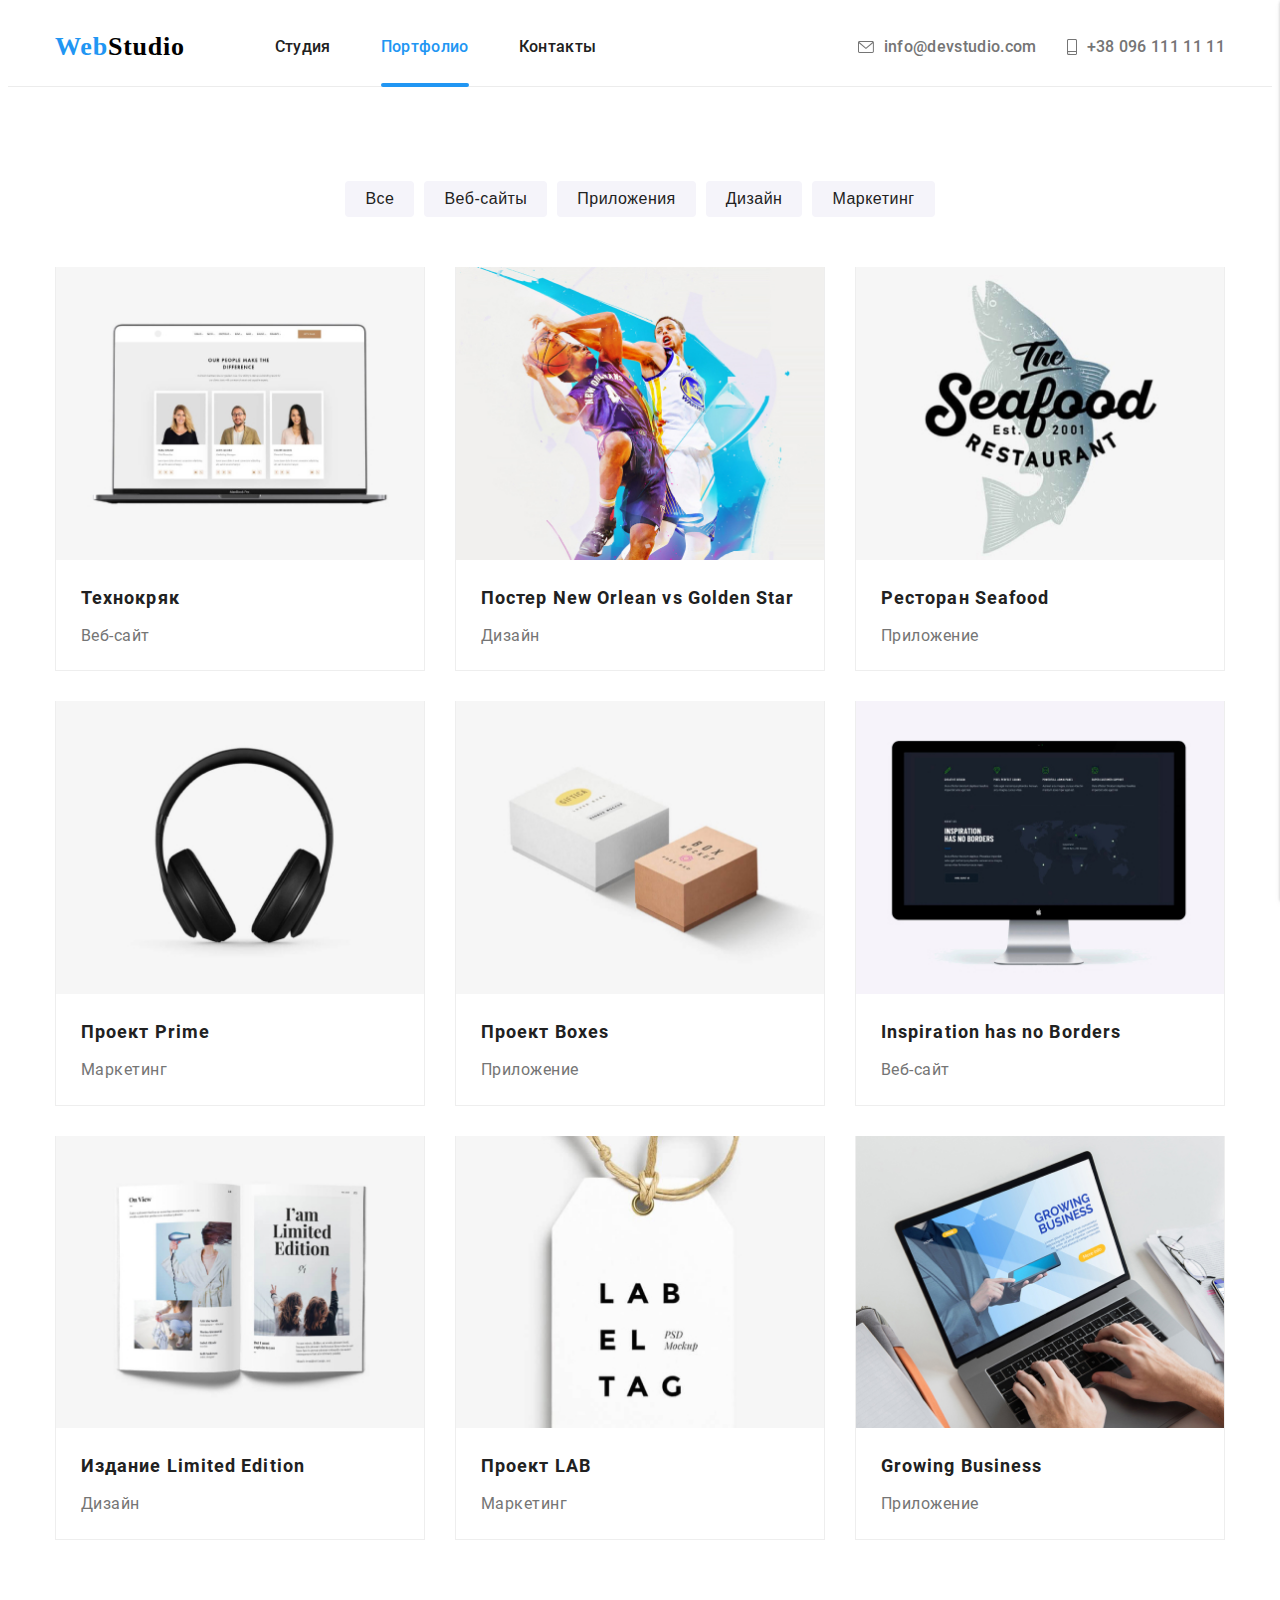
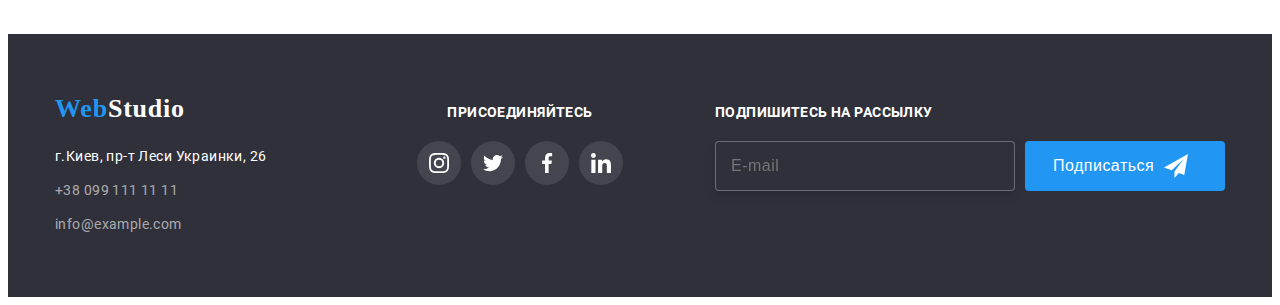
==== commit 7d58a54e: "upd" ====
--- a/portfolio.html
+++ b/portfolio.html
@@ -335,7 +335,7 @@
 
   <footer class="footer footer--text-color">
     <div class="container footer__container">
-      <div class="footer-contacts">
+      <div class="footer-contacts footer-grid">
         <a class="link footer-contacts__site-name" lang="en" href=""><span
             class="navigation__text--color">Web</span>Studio</a>
         <address class="flex-address">
@@ -351,7 +351,7 @@
           </ul>
         </address>
       </div>
-      <div class="footer-socials">
+      <div class="footer-socials footer-grid">
         <h2 class="footer__join-section">Присоединяйтесь</h2>
         <ul class="list socials-list">
           <li class="socials-list__item footer-social-icons">
@@ -385,7 +385,7 @@
         </ul>
       </div>
 
-      <div class="sign-in">
+      <div class="sign-in footer-grid">
         <h2 class="footer__join-section">Подпишитесь на рассылку</h2>
         <form name="subscribe-form" class="footer__form">
           <input type="text" name="email" class="footer__mail" id="user-email" placeholder="E-mail">
--- a/css/styles.min.css
+++ b/css/styles.min.css
@@ -1,2 +1,2 @@
-:root{--main-text-color: hsl(0, 0%, 46%);--title-color: rgb(33, 33, 33);--footer-bg-color: rgb(47, 48, 58);--accent-color: rgb(33, 150, 243);--pure-white-color: rgb(255, 255, 255);--team-bg-color: rgb(245, 244, 250);--footer-text-color: rgba(255, 255, 255, 0.6);--img-shadow-color: rgb(0, 0, 0);--portfolio-img-border-color: rgb(238, 238, 238);--social-icons-color: rgb(175, 177, 184);--modal-bg-color: rgba(0, 0, 0, 0.2);--modal-btn-color: rgb(24, 140, 232);--header-text-color: rgb(236, 236, 236);--grid-item: 3;--transition-function: cubic-bezier(0.4, 0, 0.2, 1);--transition-time: 250ms}@font-face{font-family:"Raleway";font-style:normal;font-weight:700;src:url("../fonts/raleway-v19-latin_cyrillic-700.eot");src:local(""),url("../fonts/raleway-v19-latin_cyrillic-700.eot?#iefix") format("embedded-opentype"),url("../fonts/raleway-v19-latin_cyrillic-700.woff2") format("woff2"),url("../fonts/raleway-v19-latin_cyrillic-700.woff") format("woff"),url("../fonts/raleway-v19-latin_cyrillic-700.ttf") format("truetype"),url("../fonts/raleway-v19-latin_cyrillic-700.svg#Raleway") format("svg")}@font-face{font-family:"Roboto";font-style:normal;font-weight:400;src:url("../fonts/roboto-v27-latin_cyrillic-regular.eot");src:local(""),url("../fonts/roboto-v27-latin_cyrillic-regular.eot?#iefix") format("embedded-opentype"),url("../fonts/roboto-v27-latin_cyrillic-regular.woff2") format("woff2"),url("../fonts/roboto-v27-latin_cyrillic-regular.woff") format("woff"),url("../fonts/roboto-v27-latin_cyrillic-regular.ttf") format("truetype"),url("../fonts/roboto-v27-latin_cyrillic-regular.svg#Roboto") format("svg")}@font-face{font-family:"Roboto";font-style:normal;font-weight:500;src:url("../fonts/roboto-v27-latin_cyrillic-500.eot");src:local(""),url("../fonts/roboto-v27-latin_cyrillic-500.eot?#iefix") format("embedded-opentype"),url("../fonts/roboto-v27-latin_cyrillic-500.woff2") format("woff2"),url("../fonts/roboto-v27-latin_cyrillic-500.woff") format("woff"),url("../fonts/roboto-v27-latin_cyrillic-500.ttf") format("truetype"),url("../fonts/roboto-v27-latin_cyrillic-500.svg#Roboto") format("svg")}@font-face{font-family:"Roboto";font-style:normal;font-weight:700;src:url("../fonts/roboto-v27-latin_cyrillic-700.eot");src:local(""),url("../fonts/roboto-v27-latin_cyrillic-700.eot?#iefix") format("embedded-opentype"),url("../fonts/roboto-v27-latin_cyrillic-700.woff2") format("woff2"),url("../fonts/roboto-v27-latin_cyrillic-700.woff") format("woff"),url("../fonts/roboto-v27-latin_cyrillic-700.ttf") format("truetype"),url("../fonts/roboto-v27-latin_cyrillic-700.svg#Roboto") format("svg")}@font-face{font-family:"Roboto";font-style:normal;font-weight:900;src:url("../fonts/roboto-v27-latin_cyrillic-900.eot");src:local(""),url("../fonts/roboto-v27-latin_cyrillic-900.eot?#iefix") format("embedded-opentype"),url("../fonts/roboto-v27-latin_cyrillic-900.woff2") format("woff2"),url("../fonts/roboto-v27-latin_cyrillic-900.woff") format("woff"),url("../fonts/roboto-v27-latin_cyrillic-900.ttf") format("truetype"),url("../fonts/roboto-v27-latin_cyrillic-900.svg#Roboto") format("svg")}html{box-sizing:border-box}*,*::before,*::after{box-sizing:inherit}h1,h2,h3,h4,h5,h6,p{margin-top:0}ul{padding:0}img{display:block;max-width:100%;height:auto}body{font-family:"Roboto", sans-serif;font-size:14px;font-weight:400;line-height:1.71;letter-spacing:0.03em;color:var(--main-text-color)}.visually-hidden{position:absolute !important;clip:rect(1px 1px 1px 1px);clip:rect(1px, 1px, 1px, 1px);padding:0 !important;border:0 !important;height:1px !important;width:1px !important;overflow:hidden}address{font-style:normal}.link{text-decoration:none;color:inherit;transition:color var(--transition-time) var(--transition-function),fill var(--transition-time) var(--transition-function),box-shadow var(--transition-time) var(--transition-function)}.link:hover,.link:focus{color:var(--accent-color)}.list{list-style:none;margin:0}.current{color:var(--accent-color)}.current::after{content:"";position:absolute;width:100%;border-bottom:4px solid var(--accent-color);border-radius:2px;bottom:-1px}.container{max-width:1200px;padding-right:15px;padding-left:15px;margin-right:auto;margin-left:auto}@media screen and (min-width: 480px){.container{max-width:480px}}@media screen and (min-width: 768px){.container{max-width:768px}}@media screen and (min-width: 1200px){.container{max-width:1200px}}.button{font-weight:500;font-size:16px;line-height:1.62;text-align:center;letter-spacing:0.03em;color:var(--title-color);background:var(--team-bg-color);border-radius:4px;border-width:0;cursor:pointer;padding:5px 20px;transition:color var(--transition-time) var(--transition-function),background-color var(--transition-time) var(--transition-function),box-shadow var(--transition-time) var(--transition-function)}.button:hover,.button:focus{color:var(--pure-white-color);background-color:var(--accent-color)}.socials-list{display:inline-flex;justify-content:center}.socials-list__item:not(:last-child){margin-right:10px}.footer-socials{display:flex;flex-direction:column;justify-content:center}.footer-socials .socials-list__link{background-color:rgba(255,255,255,0.1)}@media screen and (min-width: 480px) and (max-width: 1200px){.footer-socials{text-align:center}}.socials-list__link{display:flex;justify-content:center;align-items:center;width:44px;height:44px;border-radius:50%;fill:var(--social-icons-color);transition:color var(--transition-time) var(--transition-function),fill var(--transition-time) var(--transition-function),background-color var(--transition-time) var(--transition-function)}.socials-list__link:hover,.socials-list__link:focus{fill:var(--pure-white-color);background-color:var(--accent-color)}.title-heading{font-weight:700;font-size:36px;line-height:1.17;text-align:center;letter-spacing:0.03em;color:var(--title-color);margin-bottom:50px}@media screen and (min-width: 480px) and (max-width: 1200px){.title-heading{margin-bottom:30px}}.backdrop{position:fixed;width:100%;height:100%;top:0;left:0;background-color:var(--modal-bg-color);opacity:1;transition:opacity 300ms var(--transition-function),background-color 300ms var(--transition-function)}.backdrop.is-hidden{opacity:0;visibility:hidden;pointer-events:none}.backdrop.is-hidden .modal{background-color:var(--pure-white-color)}.modal{position:absolute;top:50%;left:50%;width:100%;max-width:530px;max-height:580px;background-color:var(--pure-white-color);box-shadow:0px 1px 3px rgba(0,0,0,0.12),0px 1px 1px rgba(0,0,0,0.14),0px 2px 1px rgba(0,0,0,0.2);border-radius:4px;visibility:visible;padding:40px;transform:translate(-50%, -50%) scale(1);transition:transform 300ms var(--transition-function),opacity 300ms var(--transition-function),background-color 300ms var(--transition-function)}.is-hidden .modal{transform:translateX(-100%) scale(0.3)}.modal__btn-close{position:absolute;top:10px;right:10px;width:30px;height:30px;background-color:var(--pure-white-color);border:1px solid rgba(0,0,0,0.1);border-radius:50%;box-sizing:border-box;padding:0;transition:fill var(--transition-time) var(--transition-function)}.modal__btn-close:hover{fill:var(--accent-color);background-color:var(--pure-white-color)}.modal__header-text{font-weight:700;font-size:20px;line-height:1.15;text-align:center;letter-spacing:0.03em;color:var(--title-color);margin-bottom:12px}.form__field{position:relative;margin-bottom:10px}.form__field:last-of-type{margin-bottom:0}.form__label{font-weight:400;font-size:12px;line-height:1.17;letter-spacing:0.01em}.form__input{max-width:100%;height:40px;padding-left:40px;border:1px solid rgba(33,33,33,0.2);box-sizing:border-box;border-radius:4px;cursor:pointer;transition:border-color var(--transition-time) var(--transition-function)}.form__input:focus-within+.icon{fill:var(--accent-color)}.form__input:focus{border-color:var(--accent-color);outline:none}.form__input:focus .form__icon{fill:var(--accent-color)}.form__icon{position:absolute;left:12px;top:68%;transform:translateY(-50%);display:block;margin-right:15px;transition:fill var(--transition-time) var(--transition-function)}textarea{max-width:100%;resize:none;border:1px solid rgba(33,33,33,0.2);box-sizing:border-box;border-radius:4px;padding:12px 16px;cursor:pointer;transition:border-color var(--transition-time) var(--transition-function)}textarea::placeholder{font-family:Roboto;font-style:normal;font-weight:400;font-size:14px;line-height:1.14;letter-spacing:0.01em;color:rgba(117,117,117,0.5)}textarea:focus{outline:none;border-color:var(--accent-color)}.form__agreement{display:flex;justify-content:center;align-items:center;margin:20px auto 0}.form__agreement-text{margin-left:7px;font-weight:400;font-size:14px;line-height:1.71;letter-spacing:0.03em;color:var(--main-text-color)}.form__modal-link{margin-left:5px}.form__button{display:block;margin:30px auto 0;font-weight:700;font-size:16px;line-height:1.87;text-align:center;letter-spacing:0.06em;color:var(--pure-white-color);background-color:var(--accent-color);box-shadow:0px 4px 4px rgba(0,0,0,0.15);border-radius:4px;border:none;max-width:200px;padding:10px 55px;height:50px;transition:background-color var(--transition-time) var(--transition-function)}.form__button:hover,.form__button:focus{background-color:var(--modal-btn-color);outline:none;cursor:pointer}.modal-comment{margin-bottom:5px}.form__checkbox:not(:checked)+.form__checkbox-icon{background-image:url("data:image/svg+xml;charset=UTF-8,%3csvg width='16' height='15' viewBox='0 0 16 15' fill='none' xmlns='http://www.w3.org/2000/svg'%3e%3cpath d='M14.2222 1.66667V13.3333H1.77778V1.66667H14.2222ZM14.2222 0H1.77778C0.8 0 0 0.75 0 1.66667V13.3333C0 14.25 0.8 15 1.77778 15H14.2222C15.2 15 16 14.25 16 13.3333V1.66667C16 0.75 15.2 0 14.2222 0Z' fill='%23212121'/%3e%3c/svg%3e")}.form__checkbox:checked+.form__checkbox-icon{background-image:url("data:image/svg+xml;charset=UTF-8,%3csvg width='16' height='15' viewBox='0 0 16 15' fill='none' xmlns='http://www.w3.org/2000/svg'%3e%3cpath d='M3.95703 7.75166L3.88825 7.68604L3.81923 7.75141L2.93123 8.59258L2.85486 8.66492L2.93097 8.73753L6.42671 12.0724L6.49574 12.1382L6.56476 12.0724L14.069 4.91352L14.1449 4.84116L14.069 4.76881L13.1873 3.92764L13.1183 3.86183L13.0493 3.92761L6.49577 10.1735L3.95703 7.75166Z' fill='white' stroke='white' stroke-width='0.2'/%3e%3c/svg%3e ");border-radius:25%;background-origin:border-box;background-color:var(--accent-color);border-color:var(--accent-color)}.mobile-btn{top:20px;right:20px;z-index:100;background-color:transparent;border:none;width:40px;height:40px;z-index:33}@media screen and (min-width: 767px){.mobile-btn{display:none}}.mobile-btn:hover,.mobile-btn:focus{fill:var(--accent-color)}.mobile-current::after{content:"";border:none}.menu-close-icon{display:none}.is-open .menu-close-icon{display:block;position:fixed;z-index:100}.is-open .menu-open-icon{display:none}.mobile-menu{position:fixed;top:0;right:-100%;display:flex;flex-direction:column;width:100%;height:100vh;background:var(--pure-white-color);box-shadow:0px 4px 8px rgba(0,0,0,0.04),0px 2px 4px rgba(0,0,0,0.08),0px 1px 3px rgba(0,0,0,0.16);font-weight:500;font-size:40px;line-height:47px;text-align:left;letter-spacing:0.02em;padding:48px 40px;color:var(--title-color);transition:right var(--transition-time) var(--transition-function)}@media screen and (max-width: 767.98px){.mobile-menu.is-open{right:0;z-index:10}}.mobile-menu-nav{display:flex;flex-direction:column;margin-bottom:auto}.mobile-menu-nav__item:not(:last-child){margin-bottom:32px}.mobile-navigation-contact{display:flex;flex-direction:column}.mobile-navigation-contact__item:first-child{font-weight:500;font-size:34px;line-height:40px;letter-spacing:0.02em;color:var(--accent-color);margin-bottom:32px}.mobile-navigation-contact__item:last-child{font-weight:500;font-size:24px;line-height:28px;letter-spacing:0.02em}.mobile-socials{display:inline-flex;width:100%;margin-top:60px}.mobile-socials__item{font-weight:500;font-size:18px;line-height:22px;letter-spacing:0.02em;color:var(--accent-color)}.mobile-socials__item:not(:last-child){border-right:1px solid rgba(33,33,33,0.2)}.mobile-socials__link{padding:10px}.mobile-overlay.is-hidden{opacity:0;visibility:hidden;pointer-events:none}.mobile-overlay.is-hidden{opacity:0;visibility:hidden;pointer-events:none}.socials__link{padding:10px}.grid{display:flex;flex-wrap:wrap;margin-left:-30px;margin-top:-30px;text-align:center}.footer-grid{--grid-item: 4;flex-basis:calc((100% - 30px * var(--grid-item)) / var(--grid-item))}@media screen and (min-width: 768px){.footer-grid{flex-basis:calc((100% - 60px) / 2)}}@media screen and (min-width: 1200px){.footer-grid{flex-basis:calc((50% - 45px) / 2)}}.header{font-family:"Roboto", sans-serif;font-style:normal;font-weight:500;font-size:16px;line-height:1.14;letter-spacing:0.02em;color:var(--title-color);border-bottom:1px solid #ececec}.header__container{display:flex;align-items:center;margin-left:auto;max-height:80px}@media screen and (max-width: 767.98px){.header__container{max-height:60px;margin-left:auto;padding:23px;max-width:767px}}.menu{display:flex;margin:0}@media screen and (max-width: 767.98px){.menu{display:none}}.menu__item{display:inline-flex;position:relative}.menu__item:not(:last-child){margin-right:50px}.menu__link{padding:30px 0;display:flex;align-items:center}.navigation{display:flex;align-items:center;margin-right:auto}.navigation__text{display:flex;margin-right:90px;font-family:Raleway;font-weight:700;font-size:26px;line-height:1.19;letter-spacing:0.03em;color:#000000}@media screen and (max-width: 767.98px){.navigation__text{padding:25px 0}}.navigation__text--color{color:var(--accent-color)}.navigation-contact{display:flex;align-items:center;justify-content:center;color:var(--main-text-color)}@media screen and (min-width: 768px) and (max-width: 1200px){.navigation-contact{flex-direction:column;align-items:flex-start;margin-left:80px;margin-right:auto}}@media screen and (max-width: 767.98px){.navigation-contact{display:none}}.navigation-contact__item{display:flex;align-items:center}.navigation-contact__item:first-child{margin-right:30px}.navigation-contact__icon{fill:var(--main-text-color);margin-right:10px;transition:fill var(--transition-time) var(--transition-function),box-shadow var(--transition-time) var(--transition-function)}.navigation-contact__link{padding:30px 0;display:flex;align-items:center}.navigation-contact__link:hover .icon,.navigation-contact__link:focus .icon{fill:var(--accent-color)}@media screen and (min-width: 768px) and (max-width: 1200px){.navigation-contact__link{padding:10px 0}}.hero{background-color:var(--footer-bg-color);margin-left:auto;margin-right:auto;height:600px;max-width:1600px;background:linear-gradient(180deg, rgba(47,48,58,0.4), rgba(47,48,58,0.4)),url(../images/hero/hero.jpg);background-repeat:no-repeat;background-size:cover;background-position:center}@media (min-device-pixel-ratio: 2), (min-resolution: 192dpi), (min-resolution: 2dppx){.hero{background:linear-gradient(180deg, rgba(47,48,58,0.4), rgba(47,48,58,0.4)),url(./../images/hero/desktop/hero-2x-desktop.png);background-repeat:no-repeat;background-size:cover;background-position:center}}@media screen and (min-width: 480px){.hero{background:linear-gradient(180deg, rgba(47,48,58,0.4), rgba(47,48,58,0.4)),url(./../images/hero/mobile/hero-1x-mobile.png);background-repeat:no-repeat;background-size:cover;background-position:center}}@media screen and (min-width: 480px) and (min-device-pixel-ratio: 2), screen and (min-width: 480px) and (min-resolution: 192dpi), screen and (min-width: 480px) and (min-resolution: 2dppx){.hero{background:linear-gradient(180deg, rgba(47,48,58,0.4), rgba(47,48,58,0.4)),url(./../images/hero/mobile/hero-2x-mobile.png);background-repeat:no-repeat;background-size:cover;background-position:center}}@media screen and (min-width: 768px){.hero{background:linear-gradient(180deg, rgba(47,48,58,0.4), rgba(47,48,58,0.4)),url(./../images/hero/tablet/hero-1x-tablet.png);background-repeat:no-repeat;background-size:cover;background-position:center}}@media screen and (min-width: 768px) and (min-device-pixel-ratio: 2), screen and (min-width: 768px) and (min-resolution: 192dpi), screen and (min-width: 768px) and (min-resolution: 2dppx){.hero{background:linear-gradient(180deg, rgba(47,48,58,0.4), rgba(47,48,58,0.4)),url(./../images/hero/tablet/hero-2x-tablet.png);background-repeat:no-repeat;background-size:cover;background-position:center}}@media screen and (min-width: 1200px){.hero{background:linear-gradient(180deg, rgba(47,48,58,0.4), rgba(47,48,58,0.4)),url(./../images/hero/desktop/hero-1x-desktop.png);background-repeat:no-repeat;background-size:cover;background-position:center}}@media screen and (min-width: 1200px) and (min-device-pixel-ratio: 2), screen and (min-width: 1200px) and (min-resolution: 192dpi), screen and (min-width: 1200px) and (min-resolution: 2dppx){.hero{background:linear-gradient(180deg, rgba(47,48,58,0.4), rgba(47,48,58,0.4)),url(./../images/hero/desktop/hero-2x-desktop.png);background-repeat:no-repeat;background-size:cover;background-position:center}}.hero__container{padding:200px 0;text-align:center}.hero__button{font-weight:700;font-size:16px;line-height:1.87;letter-spacing:0.06em;padding:10px 30px;color:var(--pure-white-color);background-color:var(--accent-color);cursor:pointer;box-shadow:0px 4px 4px rgba(0,0,0,0.15);border-radius:4px;border-width:0}@media screen and (min-width: 320px) and (max-width: 1200px){.hero__button{margin-top:40px}}.hero__text{font-weight:900;font-size:44px;line-height:1.36;text-align:center;letter-spacing:0.06em;text-transform:uppercase;color:var(--pure-white-color);max-width:700px;margin:auto;margin-bottom:30px}@media screen and (max-width: 1198.98px){.hero__text{max-width:360px}}.our-advantages{padding-top:94px}@media screen and (min-width: 480px) and (max-width: 1200px){.our-advantages{padding:60px 0}}.advantages__item{text-align:center;--grid-item: 1;flex-basis:calc((100% - 30px * var(--grid-item)) / var(--grid-item));margin-left:30px;margin-top:30px}@media screen and (min-width: 768px){.advantages__item{--grid-item: 2}}@media screen and (min-width: 1200px){.advantages__item{--grid-item: 4}}.advantages__item::before{margin-bottom:30px;content:"";display:block;background-repeat:no-repeat;background-position:50% 50%;max-width:270px;height:120px;background-color:var(--team-bg-color);border-radius:4px}.advantages__item:nth-of-type(1)::before{background-image:url("data:image/svg+xml;charset=UTF-8,%3csvg width='70' height='70' viewBox='0 0 70 70' fill='none' xmlns='http://www.w3.org/2000/svg'%3e%3cpath d='M67.3163 48.3385L48.8468 29.7337L50.8966 19.6373C51.4256 19.8438 51.9879 19.9517 52.5556 19.9558H52.5696C55.1777 19.9866 57.3169 17.8974 57.3479 15.2893C57.3788 12.6812 55.2894 10.542 52.6813 10.5111C50.0732 10.4803 47.934 12.5695 47.9031 15.1776C47.8965 15.7357 47.9888 16.2905 48.176 16.8163L37.326 18.1405L19.6276 0.35C19.4105 0.128479 19.1141 0.00247917 18.804 0C18.4977 0.00160417 18.2044 0.123521 17.9873 0.3395L14.6786 3.6295C14.2232 4.08508 14.2232 4.82358 14.6786 5.27917L16.459 7.08517C9.56162 19.7681 11.8019 35.4741 21.9703 45.7228C22.0636 45.8121 22.1718 45.8843 22.29 45.9363C22.2165 46.3311 22.1781 46.7317 22.1756 47.1333V60.6667H8.17562C4.95562 60.6705 2.34608 63.28 2.34229 66.5V68.8333C2.34229 69.4776 2.86466 70 3.50895 70H57.1756C57.8199 70 58.3423 69.4776 58.3423 68.8333V66.5C58.3385 63.28 55.729 60.6705 52.509 60.6667H38.509V54.6688C40.7021 55.1288 42.9367 55.3633 45.1776 55.3688C50.5548 55.363 55.8464 54.0225 60.5776 51.4675L62.3673 53.2677C62.5844 53.4892 62.8808 53.6152 63.191 53.6177C63.4972 53.6161 63.7905 53.4941 64.0076 53.2782L67.3163 49.9882C67.7717 49.5326 67.7717 48.7941 67.3163 48.3385ZM50.9246 13.6348C51.8383 12.726 53.3157 12.7301 54.2244 13.6437C55.1332 14.5574 55.1291 16.0348 54.2155 16.9435C53.7781 17.3785 53.1864 17.6226 52.5695 17.6225H52.5625C51.2739 17.6158 50.2345 16.5658 50.2412 15.2771C50.2445 14.6602 50.4918 14.0699 50.9291 13.6348H50.9246ZM48.1783 21.301L46.8693 27.7445L44.298 25.158L48.1783 21.301ZM46.853 19.3282L42.653 23.5037L39.4038 20.237L46.853 19.3282ZM52.509 63C54.442 63 56.009 64.567 56.009 66.5V67.6667H4.67562V66.5C4.67562 64.567 6.2426 63 8.17562 63H52.509ZM36.1756 58.3333V60.6667H24.509V58.3333H36.1756ZM24.509 56V47.1333C24.509 44.303 27.1258 42 30.3423 42C33.5588 42 36.1756 44.303 36.1756 47.1333V56H24.509ZM38.509 52.29V47.1333C38.509 43.0162 34.8456 39.6667 30.3423 39.6667C27.4306 39.622 24.7079 41.1041 23.165 43.5738C14.2887 34.2249 12.2899 20.2875 18.1805 8.82073L58.872 49.7455C52.5886 52.9419 45.3857 53.8418 38.509 52.29ZM63.2038 50.7943L61.56 49.1412L18.7923 6.11567L17.1415 4.46133L18.7923 2.81633L36.15 20.272C36.1581 20.272 36.1628 20.2872 36.171 20.293L64.8593 49.1493L63.2038 50.7943Z' fill='%23212121'/%3e%3cpath d='M30.3528 44.3333H30.3423C28.4093 44.3304 26.84 45.895 26.837 47.8281C26.8341 49.7611 28.3988 51.3304 30.3318 51.3333H30.3423C32.2753 51.3362 33.8446 49.7716 33.8475 47.8386C33.8505 45.9055 32.2858 44.3362 30.3528 44.3333ZM31.1695 48.6605C30.9498 48.8789 30.6522 49.0012 30.3423 49C29.698 48.9966 29.1784 48.4716 29.1817 47.8273C29.1834 47.5189 29.307 47.2237 29.5256 47.0062C29.7428 46.7902 30.036 46.6683 30.3423 46.6667C30.9866 46.67 31.5062 47.195 31.5028 47.8393C31.5012 48.1477 31.3776 48.4429 31.159 48.6605H31.1695Z' fill='%232196F3'/%3e%3c/svg%3e");max-width:100%}.advantages__item:nth-of-type(2)::before{background-image:url("data:image/svg+xml;charset=UTF-8,%3csvg width='70' height='70' viewBox='0 0 70 70' fill='none' xmlns='http://www.w3.org/2000/svg'%3e%3cg clip-path='url(%23clip0)'%3e%3cpath d='M68.4614 33.4715C68.4576 14.9819 53.4656 -0.00373771 34.9754 6.99302e-07C16.4858 0.00373911 1.50017 14.9963 1.50391 33.4859C1.50711 48.0502 10.9252 60.9413 24.7995 65.3713C24.9319 65.413 25.0697 65.4343 25.2081 65.4338C25.4719 65.4333 25.7304 65.3628 25.9573 65.2287C26.2527 65.0541 26.4732 64.7764 26.5768 64.449L35.0315 37.6521C37.3429 37.6404 39.2068 35.7568 39.1945 33.4459C39.1827 31.1345 37.2997 29.2706 34.9883 29.2824C34.3666 29.285 33.753 29.4282 33.1944 29.7011L22.0251 18.5302C21.4707 17.9951 20.5879 18.0106 20.0528 18.5644C19.5305 19.1054 19.5305 19.962 20.0528 20.503L31.2162 31.6792C30.3596 33.4277 30.8493 35.5383 32.3895 36.7303L24.3338 62.2647C8.41354 56.4002 0.261689 38.7405 6.12618 22.8203C11.9907 6.90002 29.6503 -1.25183 45.5706 4.61266C61.4909 10.4771 69.6427 28.1374 63.7782 44.0571C60.913 51.8351 55.0261 58.1252 47.4548 61.4989L46.5842 57.3989C46.4251 56.6454 45.6844 56.1636 44.9308 56.3233C44.6931 56.3741 44.4726 56.4857 44.291 56.6475L35.8978 64.1409C35.322 64.653 35.2708 65.5347 35.7835 66.1105C35.9501 66.2974 36.1637 66.4362 36.403 66.5126L47.1188 69.9327C47.8521 70.1682 48.6377 69.765 48.8732 69.0312C48.948 68.7994 48.9603 68.5527 48.9101 68.3145L48.0545 64.2915C60.4452 59.0678 68.4902 46.918 68.4614 33.4715ZM34.9829 32.0766C35.753 32.0766 36.3779 32.7014 36.3779 33.4715C36.3779 34.2422 35.753 34.8665 34.9829 34.8665C34.2123 34.8665 33.588 34.2422 33.588 33.4715C33.588 32.7014 34.2123 32.0766 34.9829 32.0766ZM39.5774 64.5916L44.3551 60.3298L45.6737 66.543L39.5774 64.5916Z' fill='%23212121'/%3e%3cpath d='M33.5879 6.96729V9.7572C33.5879 10.5278 34.2122 11.1522 34.9828 11.1522C35.753 11.1522 36.3778 10.5278 36.3778 9.7572V6.96729C36.3778 6.19717 35.753 5.57233 34.9828 5.57233C34.2122 5.57233 33.5879 6.19717 33.5879 6.96729Z' fill='%232196F3'/%3e%3cpath d='M8.4787 32.0765C7.70805 32.0765 7.08374 32.7014 7.08374 33.4715C7.08374 34.2421 7.70805 34.8665 8.4787 34.8665H11.2686C12.0393 34.8665 12.6636 34.2421 12.6636 33.4715C12.6636 32.7014 12.0393 32.0765 11.2686 32.0765H8.4787Z' fill='%232196F3'/%3e%3cpath d='M61.4866 34.8665C62.2572 34.8665 62.8815 34.2421 62.8815 33.4715C62.8815 32.7014 62.2572 32.0765 61.4866 32.0765H58.6967C57.9265 32.0765 57.3017 32.7014 57.3017 33.4715C57.3017 34.2421 57.9265 34.8665 58.6967 34.8665H61.4866Z' fill='%232196F3'/%3e%3c/g%3e%3cdefs%3e%3cclipPath id='clip0'%3e%3crect width='70' height='70' fill='white'/%3e%3c/clipPath%3e%3c/defs%3e%3c/svg%3e");max-width:100%}.advantages__item:nth-of-type(3)::before{background-image:url("data:image/svg+xml;charset=UTF-8,%3csvg width='70' height='70' viewBox='0 0 70 70' fill='none' xmlns='http://www.w3.org/2000/svg'%3e%3cg clip-path='url(%23clip0)'%3e%3cpath d='M32.6496 32.7351H34.9817V43.2296H32.6496V32.7351Z' fill='%232196F3'/%3e%3cpath d='M41.978 37.3993H44.3101V43.2296H41.978V37.3993Z' fill='%232196F3'/%3e%3cpath d='M23.3211 40.8975H25.6532V43.2296H23.3211V40.8975Z' fill='%232196F3'/%3e%3cpath d='M16.3248 39.7314H18.6569V43.2295H16.3248V39.7314Z' fill='%232196F3'/%3e%3cpath d='M3.49817 61.8865H59.4689C61.4007 61.8865 62.967 60.3202 62.967 58.3883V53.7241C62.967 51.7923 61.4007 50.2259 59.4689 50.2259H58.3028V21.1469L64.9262 14.8725C66.4635 15.6303 68.3242 15.1702 69.3302 13.7816C70.3369 12.3935 70.1957 10.4821 68.9966 9.25684C67.7975 8.03157 65.8901 7.8488 64.4798 8.82412C63.0701 9.80001 62.569 11.6499 63.2933 13.2037L58.3028 17.9345V15.2443C58.3028 13.3124 56.7365 11.7461 54.8046 11.7461H8.16239C6.23054 11.7461 4.66422 13.3124 4.66422 15.2443V50.2259H3.49817C1.56632 50.2259 0 51.7923 0 53.7241V58.3883C0 60.3202 1.56632 61.8865 3.49817 61.8865ZM66.4652 10.58C67.1091 10.58 67.6312 11.1021 67.6312 11.7461C67.6312 12.39 67.1091 12.9121 66.4652 12.9121C65.8212 12.9121 65.2991 12.39 65.2991 11.7461C65.2991 11.1021 65.8212 10.58 66.4652 10.58ZM6.99634 15.2443C6.99634 14.6003 7.51844 14.0782 8.16239 14.0782H54.8046C55.4486 14.0782 55.9707 14.6003 55.9707 15.2443V20.1414L53.6386 22.3573V17.5764C53.6386 16.9324 53.1165 16.4103 52.4725 16.4103H10.4945C9.85055 16.4103 9.32845 16.9324 9.32845 17.5764V46.7278C9.32845 47.3717 9.85055 47.8938 10.4945 47.8938H52.4725C53.1165 47.8938 53.6386 47.3717 53.6386 46.7278V25.5651L55.9707 23.3554V50.2259H6.99634V15.2443ZM17.4908 30.403C15.9131 30.3984 14.5279 31.4495 14.1083 32.9703C13.6886 34.491 14.3383 36.104 15.6951 36.9091C17.0513 37.7142 18.7793 37.5121 19.9129 36.4149L23.9662 38.4487C24.4371 38.6844 25.0081 38.5739 25.3583 38.1805L33.9745 28.4871L42.4443 34.8338C42.8987 35.1743 43.5329 35.1378 43.9452 34.7478L51.3065 27.7748V45.5617H11.6606V18.7424H51.3065V24.5619L43.0564 32.3747L34.5154 25.9716C34.0303 25.6084 33.3476 25.6767 32.9445 26.1294L24.2099 35.9571L20.9446 34.3242C20.9685 34.1841 20.9833 34.0429 20.989 33.9012C20.989 31.9693 19.4227 30.403 17.4908 30.403ZM18.6569 33.9012C18.6569 34.5451 18.1348 35.0672 17.4908 35.0672C16.8469 35.0672 16.3248 34.5451 16.3248 33.9012C16.3248 33.2572 16.8469 32.7351 17.4908 32.7351C18.1348 32.7351 18.6569 33.2572 18.6569 33.9012ZM25.6532 52.5581H37.3138V53.7241C37.3138 54.3681 36.7917 54.8902 36.1477 54.8902H26.8193C26.1753 54.8902 25.6532 54.3681 25.6532 53.7241V52.5581ZM2.33211 53.7241C2.33211 53.0802 2.85422 52.5581 3.49817 52.5581H23.3211V53.7241C23.3211 55.656 24.8874 57.2223 26.8193 57.2223H36.1477C38.0796 57.2223 39.6459 55.656 39.6459 53.7241V52.5581H59.4689C60.1128 52.5581 60.6349 53.0802 60.6349 53.7241V58.3883C60.6349 59.0323 60.1128 59.5544 59.4689 59.5544H3.49817C2.85422 59.5544 2.33211 59.0323 2.33211 58.3883V53.7241Z' fill='%23212121'/%3e%3c/g%3e%3cdefs%3e%3cclipPath id='clip0'%3e%3crect width='70' height='70' fill='white'/%3e%3c/clipPath%3e%3c/defs%3e%3c/svg%3e");max-width:100%}.advantages__item:nth-of-type(4)::before{background-image:url("data:image/svg+xml;charset=UTF-8,%3csvg width='70' height='70' viewBox='0 0 70 70' fill='none' xmlns='http://www.w3.org/2000/svg'%3e%3cpath d='M69.9433 9.89637C69.8056 9.47513 69.4416 9.16724 69.0018 9.10298L64.8228 8.49512L62.9526 4.70809C62.5606 3.91005 61.2527 3.91005 60.8608 4.70809L58.9906 8.49512L54.8114 9.10312C54.3716 9.16724 54.0076 9.47418 53.8687 9.89651C53.7323 10.3188 53.8453 10.7831 54.1639 11.0924L57.1891 14.0407L56.4752 18.2034C56.4005 18.6409 56.5802 19.0831 56.9384 19.3445C57.3012 19.6082 57.7748 19.6407 58.168 19.4331L61.9061 17.4672L65.6442 19.4331C65.8146 19.5229 66.0024 19.5672 66.1879 19.5672C66.4294 19.5672 66.671 19.4925 66.874 19.3443C67.2333 19.0831 67.413 18.6408 67.3372 18.2033L66.6233 14.0405L69.6485 11.0923C69.9654 10.7819 70.0798 10.3187 69.9433 9.89637ZM64.5556 12.7991C64.2815 13.0662 64.1555 13.4536 64.2208 13.8316L64.6385 16.2688L62.4499 15.1184C62.2795 15.0286 62.0929 14.9843 61.9061 14.9843C61.7195 14.9843 61.534 15.0286 61.3624 15.1184L59.1736 16.2688L59.5913 13.8316C59.6567 13.4536 59.5306 13.0675 59.2565 12.7991L57.4843 11.0724L59.932 10.7166C60.3124 10.6617 60.6402 10.4226 60.8106 10.0783L61.9049 7.86169L62.9992 10.0783C63.1696 10.4225 63.4974 10.6617 63.8778 10.7166L66.3255 11.0724L64.5556 12.7991Z' fill='%232196F3'/%3e%3cpath d='M57.167 44.8923H54.8336V47.2257H57.167V44.8923Z' fill='%232196F3'/%3e%3cpath d='M57.167 49.5591H54.8336V51.8925H57.167V49.5591Z' fill='%232196F3'/%3e%3cpath d='M59.5004 47.2257H57.167V49.5591H59.5004V47.2257Z' fill='%232196F3'/%3e%3cpath d='M54.8337 47.2257H52.5003V49.5591H54.8337V47.2257Z' fill='%232196F3'/%3e%3cpath d='M49.0002 57.7259H46.6668V60.0593H49.0002V57.7259Z' fill='%232196F3'/%3e%3cpath d='M49.0002 62.3926H46.6668V64.726H49.0002V62.3926Z' fill='%232196F3'/%3e%3cpath d='M51.3337 60.0593H49.0002V62.3927H51.3337V60.0593Z' fill='%232196F3'/%3e%3cpath d='M46.6668 60.0593H44.3334V62.3927H46.6668V60.0593Z' fill='%232196F3'/%3e%3cpath d='M35 53.0592H32.6666V55.3926H35V53.0592Z' fill='%232196F3'/%3e%3cpath d='M35 57.7259H32.6666V60.0593H35V57.7259Z' fill='%232196F3'/%3e%3cpath d='M37.3334 55.3925H35V57.7259H37.3334V55.3925Z' fill='%232196F3'/%3e%3cpath d='M32.6666 55.3925H30.3332V57.7259H32.6666V55.3925Z' fill='%232196F3'/%3e%3cpath d='M12.833 13.3918H10.4996V15.7252H12.833V13.3918Z' fill='%232196F3'/%3e%3cpath d='M12.833 18.0587H10.4996V20.3921H12.833V18.0587Z' fill='%232196F3'/%3e%3cpath d='M15.1663 15.7252H12.8329V18.0586H15.1663V15.7252Z' fill='%232196F3'/%3e%3cpath d='M10.4996 15.7252H8.1662V18.0586H10.4996V15.7252Z' fill='%232196F3'/%3e%3cpath d='M54.0635 30.9738C53.4348 30.1256 52.5119 29.5797 51.4642 29.4326C50.4119 29.2833 49.3735 29.5597 48.5335 30.2026L45.7952 32.3014L45.794 32.3026L41.6429 35.4025L38.6725 34.2194C43.9692 31.8429 47.6712 26.545 47.6712 20.3942C47.6712 12.0314 40.8402 5.22736 32.4436 5.22736C24.047 5.22736 17.2162 12.0314 17.2162 20.3942C17.2162 23.4253 18.1226 26.2439 19.6662 28.6158L13.6204 28.5633C13.6169 28.5633 13.6134 28.5633 13.6099 28.5633C13.5912 28.5633 13.5761 28.5726 13.5586 28.5738C13.4431 28.5785 13.3299 28.6018 13.2191 28.6415C13.1911 28.652 13.162 28.6579 13.1352 28.6706C13.1212 28.6765 13.1072 28.6776 13.0932 28.6846L6.02078 32.1764C6.01955 32.1764 6.01846 32.1764 6.01846 32.1775L1.87663 34.1693C1.8311 34.1891 1.78448 34.2159 1.73895 34.2462C0.0880496 35.3452 -0.474284 37.5036 0.429989 39.2676C0.911793 40.2056 1.73198 40.8963 2.74003 41.2124C3.12859 41.3337 3.52521 41.3933 3.91952 41.3933C4.55308 41.3933 5.18077 41.2381 5.75582 40.9313L8.79157 39.3167L13.7441 36.7593L16.7122 36.7418L4.80848 48.5884C4.80738 48.5896 4.80615 48.5896 4.80492 48.5907L1.8765 51.5074C1.18469 52.1958 0.80433 53.1092 0.80433 54.0835C0.80433 55.0565 1.18469 55.9723 1.8765 56.6619C2.58703 57.3689 3.52152 57.7235 4.45601 57.7235C5.39173 57.7235 6.32498 57.3689 7.03785 56.6619L9.91254 53.7988L13.7206 50.9556L15.6912 52.9179L11.8376 56.7551C11.8365 56.7564 11.8352 56.7564 11.834 56.7575L8.90559 59.6741C8.21378 60.3625 7.83343 61.2759 7.83343 62.2502C7.83343 63.2233 8.21378 64.139 8.90559 64.8286C9.61613 65.5356 10.5518 65.8903 11.4863 65.8903C12.4208 65.8903 13.3565 65.5356 14.0682 64.8286L16.9977 61.912L21.6842 57.2453C21.6854 57.244 21.6854 57.2429 21.6865 57.2417L23.8951 55.0542L23.8869 55.046C23.9009 55.032 23.9207 55.0272 23.9348 55.0122L35.2353 42.6349L42.8281 43.7152C42.8829 43.7234 42.9377 43.7269 42.9926 43.7269C43.1338 43.7269 43.2703 43.6931 43.4021 43.6429C43.4406 43.629 43.4744 43.6102 43.5106 43.5916C43.5526 43.5706 43.5969 43.559 43.6367 43.5322L50.6659 38.8655C50.6916 38.848 50.7056 38.8199 50.73 38.8013C50.758 38.7792 50.7931 38.7699 50.8186 38.7453L53.5999 36.1401C55.0471 34.7841 55.2466 32.5628 54.0635 30.9738ZM4.66027 38.8722C4.28114 39.0752 3.85061 39.1159 3.43881 38.9854C3.03042 38.8582 2.69915 38.5793 2.50541 38.2025C2.15308 37.5164 2.35721 36.6811 2.97436 36.2296L5.84796 34.8471L6.53977 36.8689L6.8303 37.7182L4.66027 38.8722ZM12.3102 34.874L8.92336 36.6241L8.36459 34.9907L7.96331 33.8169L12.3968 31.6282L12.3102 34.874ZM45.3402 20.3919C45.3402 22.4009 44.8607 24.2957 44.03 25.9907L34.8832 21.8362C34.7875 20.5821 34.1366 19.4842 33.1589 18.8005L36.3615 8.16849C41.5626 9.82295 45.3402 14.6752 45.3402 20.3919ZM19.5519 20.3919C19.5519 13.3159 25.3363 7.55831 32.4461 7.55831C32.9991 7.55831 33.5404 7.60493 34.0759 7.67261L30.9434 18.0713C30.9014 18.0701 30.8617 18.0585 30.8185 18.0585C28.5598 18.0585 26.7222 19.8901 26.7222 22.1419C26.7222 24.3936 28.5598 26.2254 30.8185 26.2254C32.3375 26.2254 33.65 25.3866 34.3582 24.1591L42.8073 27.9975C40.4564 31.1615 36.6938 33.2255 32.4459 33.2255C25.3363 33.2255 19.5519 27.4679 19.5519 20.3919ZM32.5814 22.1419C32.5814 23.1068 31.7903 23.8919 30.8185 23.8919C29.8467 23.8919 29.0557 23.1068 29.0557 22.1419C29.0557 21.1771 29.8467 20.3919 30.8185 20.3919C31.7903 20.3919 32.5814 21.1771 32.5814 22.1419ZM5.39186 55.0074C4.87506 55.5196 4.03846 55.5185 3.52289 55.0087C3.27433 54.7601 3.13788 54.4324 3.13788 54.0835C3.13788 53.7358 3.27433 53.4079 3.52289 53.1618L5.62743 51.0652L7.48944 52.9191L5.39186 55.0074ZM12.4222 63.1743C11.9054 63.6865 11.0677 63.6877 10.552 63.1755C10.3034 62.927 10.167 62.5993 10.167 62.2503C10.167 61.9027 10.3034 61.5748 10.552 61.3287L12.6579 59.231L13.5388 60.1073L14.5211 61.0849L12.4222 63.1743ZM20.0384 55.5862C20.0371 55.5873 20.036 55.5873 20.0348 55.5885L16.1742 59.4385L15.2933 58.5623L14.311 57.5846L18.168 53.7451C18.168 53.7451 18.168 53.7451 18.168 53.744C18.1693 53.7428 18.1703 53.7428 18.1716 53.7417C18.2591 53.6542 18.3139 53.5492 18.3676 53.4454C18.3828 53.415 18.4119 53.3893 18.4248 53.3579C18.461 53.2681 18.4668 53.1713 18.4808 53.0767C18.4878 53.0229 18.5112 52.9729 18.5112 52.9179C18.5112 52.8397 18.4832 52.764 18.4669 52.6869C18.4529 52.6169 18.4529 52.5456 18.426 52.4781C18.3817 52.3684 18.3058 52.2716 18.2265 52.177C18.2044 52.1513 18.1962 52.1186 18.1717 52.0942C18.1717 52.0942 18.1717 52.0942 18.1705 52.0942C18.1693 52.0931 18.1693 52.0906 18.1682 52.0895L14.6529 48.5895C14.6156 48.5521 14.5678 48.537 14.5258 48.5055C14.464 48.4577 14.4045 48.4134 14.3356 48.3795C14.2692 48.3468 14.2015 48.327 14.1315 48.3082C14.0568 48.2872 13.9845 48.2709 13.9063 48.265C13.8351 48.2604 13.7686 48.2674 13.6975 48.2756C13.6193 48.2849 13.5459 48.2954 13.47 48.3199C13.3965 48.3432 13.3312 48.3793 13.2636 48.4179C13.2204 48.4424 13.1714 48.4506 13.1305 48.4809L9.25136 51.3767L7.2808 49.4143L12.5286 44.1946L22.0674 53.576L20.0384 55.5862ZM34.9545 40.2372C34.9207 40.2325 34.8891 40.2454 34.8554 40.2431C34.7702 40.2384 34.6886 40.2443 34.6034 40.2582C34.5369 40.2699 34.4739 40.2827 34.4109 40.3049C34.3362 40.3306 34.2686 40.3656 34.1996 40.4075C34.1343 40.4472 34.0748 40.4892 34.0177 40.5417C33.9896 40.5661 33.9559 40.5779 33.9302 40.6058L23.6527 51.862L14.1851 42.5506L20.3825 36.3859C20.8387 35.9309 20.8411 35.1923 20.386 34.735C20.1562 34.5052 19.8541 34.392 19.5519 34.3932V34.3921L14.6985 34.4212L14.7592 30.9049L21.5493 30.9633C24.3166 33.7937 28.176 35.5589 32.4461 35.5589C33.4027 35.5589 34.3361 35.4598 35.2449 35.2905C35.3324 35.3605 35.4186 35.4317 35.5284 35.476L40.7996 37.5761L41.1332 39.235L41.5228 41.1717L34.9545 40.2372ZM43.7944 40.6269L43.1096 37.2189L46.2736 34.8564L47.102 35.9554L48.3445 37.605L43.7944 40.6269ZM52.0055 34.4341L50.1726 36.1514L48.1356 33.4471L49.9544 32.0529C50.2939 31.7917 50.7221 31.6854 51.1421 31.7403C51.5644 31.7997 51.9378 32.0203 52.1921 32.3621C52.6659 33.0003 52.5853 33.8905 52.0055 34.4341Z' fill='%23212121'/%3e%3cpath d='M29.7545 40.5651L25.0668 35.8984C24.613 35.4446 23.8755 35.4446 23.4205 35.8984L18.734 40.5651C18.5147 40.7856 18.391 41.0819 18.391 41.3922C18.391 41.7026 18.5135 42.0001 18.734 42.2194L23.4205 46.8861C23.648 47.1124 23.9468 47.2256 24.2443 47.2256C24.5418 47.2256 24.8404 47.1124 25.0668 46.8861L29.7545 42.2194C29.9738 42.0001 30.0987 41.7026 30.0987 41.3922C30.0987 41.0819 29.9749 40.7844 29.7545 40.5651ZM24.2443 44.4128L21.2109 41.3922L24.2443 38.3717L27.2788 41.3922L24.2443 44.4128Z' fill='%23212121'/%3e%3cpath d='M37.5468 11.0923L36.9833 13.358C37.1385 13.3966 40.7844 14.3462 40.7844 18.0586H43.1178C43.1177 13.6461 39.4742 11.5718 37.5468 11.0923Z' fill='%23212121'/%3e%3cpath d='M43.1178 20.3919H40.7844V22.7253H43.1178V20.3919Z' fill='%23212121'/%3e%3c/svg%3e ");max-width:100%}.advantages__title-heading{font-size:14px;line-height:1.14;text-transform:uppercase;text-align:left;margin-bottom:10px}@media screen and (max-width: 768px){.advantages__title-heading{text-align:center}}.advantages__text{text-align:left;margin-bottom:0}.section-work{padding:94px 0}@media screen and (min-width: 480px) and (max-width: 1200px){.section-work{display:none}}.work__item{flex-basis:calc((100% - 30px * var(--grid-item)) / var(--grid-item));margin-left:30px;margin-top:30px}.work__block{position:relative}.work__text{position:absolute;margin-bottom:0;bottom:0;height:70px;max-width:100%;padding:25px 0;font-weight:700;font-size:14px;line-height:1.14;letter-spacing:0.03em;text-transform:uppercase;color:var(--pure-white-color);background:rgba(47,48,58,0.8)}.section-team{background-color:var(--team-bg-color);padding:94px 0}@media screen and (min-width: 480px) and (max-width: 1200px){.section-team{padding:60px 0}}.team__item{flex-basis:calc((100% - 30px * var(--grid-item)) / var(--grid-item));margin-left:30px;margin-top:30px;text-align:center;--grid-item: 1}@media screen and (min-width: 768px){.team__item{--grid-item: 2}}@media screen and (min-width: 1200px){.team__item{--grid-item: 4}}.team__name{padding:30px;background-color:var(--pure-white-color);box-shadow:0px 1px 3px rgba(0,0,0,0.12),0px 1px 1px rgba(0,0,0,0.14),0px 2px 1px rgba(0,0,0,0.2);border-radius:0px 0px 4px 4px}.team__member-name{font-weight:500;font-size:16px;line-height:1.19;text-align:center;letter-spacing:0.03em;color:var(--title-color);margin-bottom:10px}.team__member-function{font-weight:400;text-align:center;margin-bottom:15px}.section-customers{padding:94px 0}@media screen and (min-width: 480px) and (max-width: 1200px){.section-customers{padding:60px 0}}.customers-list{display:flex;flex-wrap:wrap}.customers-list__item{--grid-item: 2;flex-basis:calc((100% - 30px * var(--grid-item)) / var(--grid-item));margin-left:30px;margin-top:30px;justify-content:center;align-items:center}@media screen and (min-width: 768px){.customers-list__item{--grid-item: 3}}@media screen and (min-width: 1200px){.customers-list__item{--grid-item: 6}}.customers-list__link{display:flex;fill:var(--social-icons-color);flex-basis:content;align-items:center;justify-content:center;height:90px;border:1px solid var(--social-icons-color);border-radius:4px;transition:color var(--transition-time) var(--transition-function),fill var(--transition-time) var(--transition-function),border-color var(--transition-time) var(--transition-function),box-shadow var(--transition-time) var(--transition-function)}.customers-list__link:hover,.customers-list__link:focus{fill:var(--accent-color);border-color:var(--accent-color)}.portfolio-section{padding:94px 0}@media screen and (min-width: 480px) and (max-width: 1200px){.portfolio-section{padding:60px 0}}@media screen and (max-width: 768px){.portfolio-buttons-list__item:nth-child(-n+3){margin-bottom:15px}}.portfolio-buttons-list__item:not(:last-child){margin-right:10px}@media screen and (min-width: 320px) and (max-width: 767px){.portfolio-examples-list{justify-content:center}}.portfolio-examples-list__description{padding:20px 25px}.portfolio-buttons-list{margin:0 auto;margin-bottom:50px}.portfolio__container{display:flex;flex-wrap:wrap;max-width:1200px}@media screen and (min-width: 320px) and (max-width: 1200px){.portfolio__container{padding-left:0;padding-right:0}}.portfolio-examples-list__item{flex-basis:calc((100% - 30px * var(--grid-item)) / var(--grid-item));margin-left:30px;margin-top:30px;border:1px solid var(--portfolio-img-border-color);border-top:none;transition:transform var(--transition-time) var(--transition-function),box-shadow var(--transition-time) var(--transition-function)}.portfolio-examples-list__item:hover{box-shadow:0px 1px 1px rgba(0,0,0,0.12),0px 4px 4px rgba(0,0,0,0.06),1px 4px 6px rgba(0,0,0,0.16)}@media screen and (min-width: 320px){.portfolio-examples-list__item{--grid-item: 1;max-width:450px}}@media screen and (min-width: 768px){.portfolio-examples-list__item{--grid-item: 2}}@media screen and (min-width: 1200px){.portfolio-examples-list__item{--grid-item: 3}}@media screen and (min-width: 480px) and (max-width: 1200px){.portfolio-examples-list__item:first-child{border:1px solid var(--portfolio-img-border-color);border-top:none}}.portfolio-examples-list__item:hover .portfolio-examples-list__text{z-index:0;transform:translateY(0)}.portfolio-buttons-list .button:hover,.portfolio-buttons-list .button:focus{box-shadow:0px 3px 1px rgba(0,0,0,0.1),0px 1px 2px rgba(0,0,0,0.08),0px 2px 2px rgba(0,0,0,0.12)}.portfolio-examples-list__box{position:relative;overflow:hidden}.portfolio-link__title{font-size:18px;line-height:2;letter-spacing:0.06em;color:var(--title-color);text-align:left;margin-bottom:5px}.portfolio-link__title-text{font-weight:400;font-size:16px;line-height:1.87;letter-spacing:0.03em;color:var(--main-text-color);text-align:left;margin-bottom:0}.portfolio-examples-list__text{position:absolute;top:0;left:0;width:100%;height:100%;z-index:-1;font-weight:400;font-size:18px;line-height:1.56;letter-spacing:0.03em;background:rgba(33,150,243,0.9);color:var(--pure-white-color);padding:63px 25px;margin-bottom:0;text-align:left;transform:translateY(100%);transition:transform var(--transition-time) var(--transition-function),box-shadow var(--transition-time) var(--transition-function)}.footer{background-color:var(--footer-bg-color);padding:60px 0}.footer--text-color{font-size:14px;line-height:1.71;letter-spacing:0.03em}.footer__container{display:flex;align-items:baseline;justify-content:space-between;max-width:1200px}@media screen and (min-width: 320px){.footer__container{display:block}}@media screen and (min-width: 768px){.footer__container{display:flex;flex-wrap:wrap}}@media screen and (min-width: 320px) and (max-width: 1200px){.footer-contacts{text-align:center}}@media screen and (min-width: 320px) and (max-width: 1200px){.footer-socials{padding:0 90px;text-align:center}}.footer-contacts__site-name{font-family:Raleway;font-weight:700;font-size:26px;line-height:1.19;letter-spacing:0.03em;color:var(--pure-white-color);margin-bottom:20px}.footer__join-section{font-weight:700;font-size:14px;line-height:1.14;letter-spacing:0.03em;text-transform:uppercase;color:var(--pure-white-color);margin-bottom:20px}@media screen and (min-width: 320px) and (max-width: 1200px){.footer__join-section{text-align:center;margin-top:60px}}@media screen and (min-width: 320px) and (max-width: 1200px){.sign-in{flex-direction:column;text-align:center;justify-content:center;margin-right:auto;margin-left:auto}}.footer__social-icons{fill:var(--pure-white-color)}.address-list__link{color:var(--footer-text-color)}.address-list__item:not(:last-child){margin-bottom:10px}.address-list__link--color{color:var(--pure-white-color)}.flex-address{display:flex;flex-direction:column;margin-top:20px}.footer__form{display:flex;align-items:center}@media screen and (min-width: 320px) and (max-width: 1200px){.footer__form{flex-direction:column;text-align:center}}.footer__mail{padding:15px;margin-right:10px;max-width:360px;height:50px;background-color:var(--footer-bg-color);border:1px solid rgba(255,255,255,0.3);box-sizing:border-box;filter:drop-shadow(0px 4px 4px rgba(0,0,0,0.15));border-radius:4px;font-size:16px;line-height:20px;letter-spacing:0.03em}@media screen and (min-width: 320px) and (max-width: 1200px){.footer__mail{text-align:center;margin-bottom:20px}}.footer__mail::placeholder{text-align:left}.footer__mail:focus{background-color:var(--pure-white-color)}.footer__sign-btn{display:flex;align-items:center;padding:10px 28px;width:200px;height:50px;background-color:var(--accent-color);color:var(--pure-white-color)}.footer__sign-btn-icon{margin-left:10px}
+:root{--main-text-color: hsl(0, 0%, 46%);--title-color: rgb(33, 33, 33);--footer-bg-color: rgb(47, 48, 58);--accent-color: rgb(33, 150, 243);--pure-white-color: rgb(255, 255, 255);--team-bg-color: rgb(245, 244, 250);--footer-text-color: rgba(255, 255, 255, 0.6);--img-shadow-color: rgb(0, 0, 0);--portfolio-img-border-color: rgb(238, 238, 238);--social-icons-color: rgb(175, 177, 184);--modal-bg-color: rgba(0, 0, 0, 0.2);--modal-btn-color: rgb(24, 140, 232);--header-text-color: rgb(236, 236, 236);--grid-item: 3;--transition-function: cubic-bezier(0.4, 0, 0.2, 1);--transition-time: 250ms}@font-face{font-family:"Raleway";font-style:normal;font-weight:700;src:url("../fonts/raleway-v19-latin_cyrillic-700.eot");src:local(""),url("../fonts/raleway-v19-latin_cyrillic-700.eot?#iefix") format("embedded-opentype"),url("../fonts/raleway-v19-latin_cyrillic-700.woff2") format("woff2"),url("../fonts/raleway-v19-latin_cyrillic-700.woff") format("woff"),url("../fonts/raleway-v19-latin_cyrillic-700.ttf") format("truetype"),url("../fonts/raleway-v19-latin_cyrillic-700.svg#Raleway") format("svg")}@font-face{font-family:"Roboto";font-style:normal;font-weight:400;src:url("../fonts/roboto-v27-latin_cyrillic-regular.eot");src:local(""),url("../fonts/roboto-v27-latin_cyrillic-regular.eot?#iefix") format("embedded-opentype"),url("../fonts/roboto-v27-latin_cyrillic-regular.woff2") format("woff2"),url("../fonts/roboto-v27-latin_cyrillic-regular.woff") format("woff"),url("../fonts/roboto-v27-latin_cyrillic-regular.ttf") format("truetype"),url("../fonts/roboto-v27-latin_cyrillic-regular.svg#Roboto") format("svg")}@font-face{font-family:"Roboto";font-style:normal;font-weight:500;src:url("../fonts/roboto-v27-latin_cyrillic-500.eot");src:local(""),url("../fonts/roboto-v27-latin_cyrillic-500.eot?#iefix") format("embedded-opentype"),url("../fonts/roboto-v27-latin_cyrillic-500.woff2") format("woff2"),url("../fonts/roboto-v27-latin_cyrillic-500.woff") format("woff"),url("../fonts/roboto-v27-latin_cyrillic-500.ttf") format("truetype"),url("../fonts/roboto-v27-latin_cyrillic-500.svg#Roboto") format("svg")}@font-face{font-family:"Roboto";font-style:normal;font-weight:700;src:url("../fonts/roboto-v27-latin_cyrillic-700.eot");src:local(""),url("../fonts/roboto-v27-latin_cyrillic-700.eot?#iefix") format("embedded-opentype"),url("../fonts/roboto-v27-latin_cyrillic-700.woff2") format("woff2"),url("../fonts/roboto-v27-latin_cyrillic-700.woff") format("woff"),url("../fonts/roboto-v27-latin_cyrillic-700.ttf") format("truetype"),url("../fonts/roboto-v27-latin_cyrillic-700.svg#Roboto") format("svg")}@font-face{font-family:"Roboto";font-style:normal;font-weight:900;src:url("../fonts/roboto-v27-latin_cyrillic-900.eot");src:local(""),url("../fonts/roboto-v27-latin_cyrillic-900.eot?#iefix") format("embedded-opentype"),url("../fonts/roboto-v27-latin_cyrillic-900.woff2") format("woff2"),url("../fonts/roboto-v27-latin_cyrillic-900.woff") format("woff"),url("../fonts/roboto-v27-latin_cyrillic-900.ttf") format("truetype"),url("../fonts/roboto-v27-latin_cyrillic-900.svg#Roboto") format("svg")}html{box-sizing:border-box}*,*::before,*::after{box-sizing:inherit}h1,h2,h3,h4,h5,h6,p{margin-top:0}ul{padding:0}img{display:block;max-width:100%;height:auto}body{font-family:"Roboto", sans-serif;font-size:14px;font-weight:400;line-height:1.71;letter-spacing:0.03em;color:var(--main-text-color)}.visually-hidden{position:absolute !important;clip:rect(1px 1px 1px 1px);clip:rect(1px, 1px, 1px, 1px);padding:0 !important;border:0 !important;height:1px !important;width:1px !important;overflow:hidden}address{font-style:normal}.link{text-decoration:none;color:inherit;transition:color var(--transition-time) var(--transition-function),fill var(--transition-time) var(--transition-function),box-shadow var(--transition-time) var(--transition-function)}.link:hover,.link:focus{color:var(--accent-color)}.list{list-style:none;margin:0}.current{color:var(--accent-color)}.current::after{content:"";position:absolute;width:100%;border-bottom:4px solid var(--accent-color);border-radius:2px;bottom:-1px}.container{max-width:1200px;padding-right:15px;padding-left:15px;margin-right:auto;margin-left:auto}@media screen and (min-width: 480px){.container{max-width:480px}}@media screen and (min-width: 768px){.container{max-width:768px}}@media screen and (min-width: 1200px){.container{max-width:1200px}}.button{font-weight:500;font-size:16px;line-height:1.62;text-align:center;letter-spacing:0.03em;color:var(--title-color);background:var(--team-bg-color);border-radius:4px;border-width:0;cursor:pointer;padding:5px 20px;transition:color var(--transition-time) var(--transition-function),background-color var(--transition-time) var(--transition-function),box-shadow var(--transition-time) var(--transition-function)}.button:hover,.button:focus{color:var(--pure-white-color);background-color:var(--accent-color)}.socials-list{display:inline-flex;justify-content:center}.socials-list__item:not(:last-child){margin-right:10px}.footer-socials{display:flex;flex-direction:column;justify-content:center}.footer-socials .socials-list__link{background-color:rgba(255,255,255,0.1)}@media screen and (min-width: 480px) and (max-width: 1200px){.footer-socials{text-align:center}}.socials-list__link{display:flex;justify-content:center;align-items:center;width:44px;height:44px;border-radius:50%;fill:var(--social-icons-color);transition:color var(--transition-time) var(--transition-function),fill var(--transition-time) var(--transition-function),background-color var(--transition-time) var(--transition-function)}.socials-list__link:hover,.socials-list__link:focus{fill:var(--pure-white-color);background-color:var(--accent-color)}.title-heading{font-weight:700;font-size:36px;line-height:1.17;text-align:center;letter-spacing:0.03em;color:var(--title-color);margin-bottom:50px}@media screen and (min-width: 480px) and (max-width: 1200px){.title-heading{margin-bottom:30px}}.backdrop{position:fixed;width:100%;height:100%;top:0;left:0;background-color:var(--modal-bg-color);opacity:1;transition:opacity 300ms var(--transition-function),background-color 300ms var(--transition-function)}.backdrop.is-hidden{opacity:0;visibility:hidden;pointer-events:none}.backdrop.is-hidden .modal{background-color:var(--pure-white-color)}.modal{position:absolute;top:50%;left:50%;width:100%;max-width:530px;max-height:580px;background-color:var(--pure-white-color);box-shadow:0px 1px 3px rgba(0,0,0,0.12),0px 1px 1px rgba(0,0,0,0.14),0px 2px 1px rgba(0,0,0,0.2);border-radius:4px;visibility:visible;padding:40px;transform:translate(-50%, -50%) scale(1);transition:transform 300ms var(--transition-function),opacity 300ms var(--transition-function),background-color 300ms var(--transition-function)}.is-hidden .modal{transform:translateX(-100%) scale(0.3)}.modal__btn-close{position:absolute;top:10px;right:10px;width:30px;height:30px;background-color:var(--pure-white-color);border:1px solid rgba(0,0,0,0.1);border-radius:50%;box-sizing:border-box;padding:0;transition:fill var(--transition-time) var(--transition-function)}.modal__btn-close:hover{fill:var(--accent-color);background-color:var(--pure-white-color)}.modal__header-text{font-weight:700;font-size:20px;line-height:1.15;text-align:center;letter-spacing:0.03em;color:var(--title-color);margin-bottom:12px}.form__field{position:relative;margin-bottom:10px}.form__field:last-of-type{margin-bottom:0}.form__label{font-weight:400;font-size:12px;line-height:1.17;letter-spacing:0.01em}.form__input{min-width:100%;height:40px;padding-left:40px;border:1px solid rgba(33,33,33,0.2);box-sizing:border-box;border-radius:4px;cursor:pointer;transition:border-color var(--transition-time) var(--transition-function)}.form__input:focus-within+.icon{fill:var(--accent-color)}.form__input:focus{border-color:var(--accent-color);outline:none}.form__input:focus .form__icon{fill:var(--accent-color)}.form__icon{position:absolute;left:12px;top:68%;transform:translateY(-50%);display:block;margin-right:15px;transition:fill var(--transition-time) var(--transition-function)}textarea{min-width:100%;resize:none;border:1px solid rgba(33,33,33,0.2);box-sizing:border-box;border-radius:4px;padding:12px 16px;cursor:pointer;transition:border-color var(--transition-time) var(--transition-function)}textarea::placeholder{font-family:Roboto;font-style:normal;font-weight:400;font-size:14px;line-height:1.14;letter-spacing:0.01em;color:rgba(117,117,117,0.5)}textarea:focus{outline:none;border-color:var(--accent-color)}.form__agreement{display:flex;justify-content:center;align-items:center;margin:20px auto 0}.form__agreement-text{margin-left:7px;font-weight:400;font-size:14px;line-height:1.71;letter-spacing:0.03em;color:var(--main-text-color)}.form__modal-link{margin-left:5px}.form__button{display:block;margin:30px auto 0;font-weight:700;font-size:16px;line-height:1.87;text-align:center;letter-spacing:0.06em;color:var(--pure-white-color);background-color:var(--accent-color);box-shadow:0px 4px 4px rgba(0,0,0,0.15);border-radius:4px;border:none;max-width:200px;padding:10px 55px;height:50px;transition:background-color var(--transition-time) var(--transition-function)}.form__button:hover,.form__button:focus{background-color:var(--modal-btn-color);outline:none;cursor:pointer}.modal-comment{margin-bottom:5px}.form__checkbox:not(:checked)+.form__checkbox-icon{background-image:url("data:image/svg+xml;charset=UTF-8,%3csvg width='16' height='15' viewBox='0 0 16 15' fill='none' xmlns='http://www.w3.org/2000/svg'%3e%3cpath d='M14.2222 1.66667V13.3333H1.77778V1.66667H14.2222ZM14.2222 0H1.77778C0.8 0 0 0.75 0 1.66667V13.3333C0 14.25 0.8 15 1.77778 15H14.2222C15.2 15 16 14.25 16 13.3333V1.66667C16 0.75 15.2 0 14.2222 0Z' fill='%23212121'/%3e%3c/svg%3e")}.form__checkbox:checked+.form__checkbox-icon{background-image:url("data:image/svg+xml;charset=UTF-8,%3csvg width='16' height='15' viewBox='0 0 16 15' fill='none' xmlns='http://www.w3.org/2000/svg'%3e%3cpath d='M3.95703 7.75166L3.88825 7.68604L3.81923 7.75141L2.93123 8.59258L2.85486 8.66492L2.93097 8.73753L6.42671 12.0724L6.49574 12.1382L6.56476 12.0724L14.069 4.91352L14.1449 4.84116L14.069 4.76881L13.1873 3.92764L13.1183 3.86183L13.0493 3.92761L6.49577 10.1735L3.95703 7.75166Z' fill='white' stroke='white' stroke-width='0.2'/%3e%3c/svg%3e ");border-radius:25%;background-origin:border-box;background-color:var(--accent-color);border-color:var(--accent-color)}.mobile-btn{top:20px;right:20px;z-index:100;background-color:transparent;border:none;width:40px;height:40px;z-index:33}@media screen and (min-width: 767px){.mobile-btn{display:none}}.mobile-btn:hover,.mobile-btn:focus{fill:var(--accent-color)}.mobile-current::after{content:"";border:none}.menu-close-icon{display:none}.is-open .menu-close-icon{display:block;position:fixed;z-index:100}.is-open .menu-open-icon{display:none}.mobile-menu{position:fixed;top:0;right:-100%;display:flex;flex-direction:column;width:100%;height:100vh;background:var(--pure-white-color);box-shadow:0px 4px 8px rgba(0,0,0,0.04),0px 2px 4px rgba(0,0,0,0.08),0px 1px 3px rgba(0,0,0,0.16);font-weight:500;font-size:40px;line-height:47px;text-align:left;letter-spacing:0.02em;padding:48px 40px;color:var(--title-color);transition:right var(--transition-time) var(--transition-function)}@media screen and (max-width: 767.98px){.mobile-menu.is-open{right:0;z-index:10}}.mobile-menu-nav{display:flex;flex-direction:column;margin-bottom:auto}.mobile-menu-nav__item:not(:last-child){margin-bottom:32px}.mobile-navigation-contact{display:flex;flex-direction:column}.mobile-navigation-contact__item:first-child{font-weight:500;font-size:34px;line-height:40px;letter-spacing:0.02em;color:var(--accent-color);margin-bottom:32px}.mobile-navigation-contact__item:last-child{font-weight:500;font-size:24px;line-height:28px;letter-spacing:0.02em}.mobile-socials{display:inline-flex;width:100%;margin-top:60px}.mobile-socials__item{font-weight:500;font-size:18px;line-height:22px;letter-spacing:0.02em;color:var(--accent-color)}.mobile-socials__item:not(:last-child){border-right:1px solid rgba(33,33,33,0.2)}.mobile-socials__link{padding:10px;font-size:18px;line-height:22px;color:var(--accent-color)}.mobile-overlay.is-hidden{opacity:0;visibility:hidden;pointer-events:none}.mobile-overlay.is-hidden{opacity:0;visibility:hidden;pointer-events:none}.socials__link{padding:10px}.grid{display:flex;flex-wrap:wrap;margin-left:-30px;margin-top:-30px;text-align:center}.footer-grid{--grid-item: 4;flex-basis:calc((100% - 30px * var(--grid-item)) / var(--grid-item))}@media screen and (min-width: 768px){.footer-grid{flex-basis:calc((100% - 60px) / 2)}}@media screen and (min-width: 1200px){.footer-grid{flex-basis:calc((50% - 45px) / 2)}}.header{font-family:"Roboto", sans-serif;font-style:normal;font-weight:500;font-size:16px;line-height:1.14;letter-spacing:0.02em;color:var(--title-color);border-bottom:1px solid #ececec}.header__container{display:flex;align-items:center;margin-left:auto;max-height:80px}@media screen and (max-width: 767.98px){.header__container{max-height:60px;margin-left:auto;padding:23px;max-width:767px}}.menu{display:flex;margin:0}@media screen and (max-width: 767.98px){.menu{display:none}}.menu__item{display:inline-flex;position:relative}.menu__item:not(:last-child){margin-right:50px}.menu__link{padding:30px 0;display:flex;align-items:center}.navigation{display:flex;align-items:center;margin-right:auto}.navigation__text{display:flex;margin-right:90px;font-family:Raleway;font-weight:700;font-size:26px;line-height:1.19;letter-spacing:0.03em;color:#000000}@media screen and (max-width: 767.98px){.navigation__text{padding:25px 0}}.navigation__text--color{color:var(--accent-color)}.navigation-contact{display:flex;align-items:center;justify-content:center;color:var(--main-text-color)}@media screen and (min-width: 768px) and (max-width: 1200px){.navigation-contact{flex-direction:column;align-items:flex-start;margin-left:80px;margin-right:auto}}@media screen and (max-width: 767.98px){.navigation-contact{display:none}}.navigation-contact__item{display:flex;align-items:center}.navigation-contact__item:first-child{margin-right:30px}.navigation-contact__icon{fill:var(--main-text-color);margin-right:10px;transition:fill var(--transition-time) var(--transition-function),box-shadow var(--transition-time) var(--transition-function)}.navigation-contact__link{padding:30px 0;display:flex;align-items:center}.navigation-contact__link:hover .icon,.navigation-contact__link:focus .icon{fill:var(--accent-color)}@media screen and (min-width: 768px) and (max-width: 1200px){.navigation-contact__link{padding:10px 0}}.hero{background-color:var(--footer-bg-color);margin-left:auto;margin-right:auto;height:600px;max-width:1600px;background:linear-gradient(180deg, rgba(47,48,58,0.4), rgba(47,48,58,0.4)),url(../images/hero/hero.jpg);background-repeat:no-repeat;background-size:cover;background-position:center}@media (min-device-pixel-ratio: 2), (min-resolution: 192dpi), (min-resolution: 2dppx){.hero{background:linear-gradient(180deg, rgba(47,48,58,0.4), rgba(47,48,58,0.4)),url(./../images/hero/desktop/hero-2x-desktop.png);background-repeat:no-repeat;background-size:cover;background-position:center}}@media screen and (min-width: 480px){.hero{background:linear-gradient(180deg, rgba(47,48,58,0.4), rgba(47,48,58,0.4)),url(./../images/hero/mobile/hero-1x-mobile.png);background-repeat:no-repeat;background-size:cover;background-position:center}}@media screen and (min-width: 480px) and (min-device-pixel-ratio: 2), screen and (min-width: 480px) and (min-resolution: 192dpi), screen and (min-width: 480px) and (min-resolution: 2dppx){.hero{background:linear-gradient(180deg, rgba(47,48,58,0.4), rgba(47,48,58,0.4)),url(./../images/hero/mobile/hero-2x-mobile.png);background-repeat:no-repeat;background-size:cover;background-position:center}}@media screen and (min-width: 768px){.hero{background:linear-gradient(180deg, rgba(47,48,58,0.4), rgba(47,48,58,0.4)),url(./../images/hero/tablet/hero-1x-tablet.png);background-repeat:no-repeat;background-size:cover;background-position:center}}@media screen and (min-width: 768px) and (min-device-pixel-ratio: 2), screen and (min-width: 768px) and (min-resolution: 192dpi), screen and (min-width: 768px) and (min-resolution: 2dppx){.hero{background:linear-gradient(180deg, rgba(47,48,58,0.4), rgba(47,48,58,0.4)),url(./../images/hero/tablet/hero-2x-tablet.png);background-repeat:no-repeat;background-size:cover;background-position:center}}@media screen and (min-width: 1200px){.hero{background:linear-gradient(180deg, rgba(47,48,58,0.4), rgba(47,48,58,0.4)),url(./../images/hero/desktop/hero-1x-desktop.png);background-repeat:no-repeat;background-size:cover;background-position:center}}@media screen and (min-width: 1200px) and (min-device-pixel-ratio: 2), screen and (min-width: 1200px) and (min-resolution: 192dpi), screen and (min-width: 1200px) and (min-resolution: 2dppx){.hero{background:linear-gradient(180deg, rgba(47,48,58,0.4), rgba(47,48,58,0.4)),url(./../images/hero/desktop/hero-2x-desktop.png);background-repeat:no-repeat;background-size:cover;background-position:center}}.hero__container{padding:200px 0;text-align:center}.hero__button{font-weight:700;font-size:16px;line-height:1.87;letter-spacing:0.06em;padding:10px 30px;color:var(--pure-white-color);background-color:var(--accent-color);cursor:pointer;box-shadow:0px 4px 4px rgba(0,0,0,0.15);border-radius:4px;border-width:0}@media screen and (min-width: 320px) and (max-width: 1200px){.hero__button{margin-top:40px}}.hero__text{font-weight:900;font-size:44px;line-height:1.36;text-align:center;letter-spacing:0.06em;text-transform:uppercase;color:var(--pure-white-color);max-width:700px;margin:auto;margin-bottom:30px}@media screen and (max-width: 1198.98px){.hero__text{max-width:360px}}.our-advantages{padding-top:94px}@media screen and (min-width: 480px) and (max-width: 1200px){.our-advantages{padding:60px 0}}.advantages__item{text-align:center;--grid-item: 1;flex-basis:calc((100% - 30px * var(--grid-item)) / var(--grid-item));margin-left:30px;margin-top:30px}@media screen and (min-width: 768px){.advantages__item{--grid-item: 2}}@media screen and (min-width: 1200px){.advantages__item{--grid-item: 4}}.advantages__item::before{margin-bottom:30px;content:"";display:block;background-repeat:no-repeat;background-position:50% 50%;max-width:270px;height:120px;background-color:var(--team-bg-color);border-radius:4px}.advantages__item:nth-of-type(1)::before{background-image:url("data:image/svg+xml;charset=UTF-8,%3csvg width='70' height='70' viewBox='0 0 70 70' fill='none' xmlns='http://www.w3.org/2000/svg'%3e%3cpath d='M67.3163 48.3385L48.8468 29.7337L50.8966 19.6373C51.4256 19.8438 51.9879 19.9517 52.5556 19.9558H52.5696C55.1777 19.9866 57.3169 17.8974 57.3479 15.2893C57.3788 12.6812 55.2894 10.542 52.6813 10.5111C50.0732 10.4803 47.934 12.5695 47.9031 15.1776C47.8965 15.7357 47.9888 16.2905 48.176 16.8163L37.326 18.1405L19.6276 0.35C19.4105 0.128479 19.1141 0.00247917 18.804 0C18.4977 0.00160417 18.2044 0.123521 17.9873 0.3395L14.6786 3.6295C14.2232 4.08508 14.2232 4.82358 14.6786 5.27917L16.459 7.08517C9.56162 19.7681 11.8019 35.4741 21.9703 45.7228C22.0636 45.8121 22.1718 45.8843 22.29 45.9363C22.2165 46.3311 22.1781 46.7317 22.1756 47.1333V60.6667H8.17562C4.95562 60.6705 2.34608 63.28 2.34229 66.5V68.8333C2.34229 69.4776 2.86466 70 3.50895 70H57.1756C57.8199 70 58.3423 69.4776 58.3423 68.8333V66.5C58.3385 63.28 55.729 60.6705 52.509 60.6667H38.509V54.6688C40.7021 55.1288 42.9367 55.3633 45.1776 55.3688C50.5548 55.363 55.8464 54.0225 60.5776 51.4675L62.3673 53.2677C62.5844 53.4892 62.8808 53.6152 63.191 53.6177C63.4972 53.6161 63.7905 53.4941 64.0076 53.2782L67.3163 49.9882C67.7717 49.5326 67.7717 48.7941 67.3163 48.3385ZM50.9246 13.6348C51.8383 12.726 53.3157 12.7301 54.2244 13.6437C55.1332 14.5574 55.1291 16.0348 54.2155 16.9435C53.7781 17.3785 53.1864 17.6226 52.5695 17.6225H52.5625C51.2739 17.6158 50.2345 16.5658 50.2412 15.2771C50.2445 14.6602 50.4918 14.0699 50.9291 13.6348H50.9246ZM48.1783 21.301L46.8693 27.7445L44.298 25.158L48.1783 21.301ZM46.853 19.3282L42.653 23.5037L39.4038 20.237L46.853 19.3282ZM52.509 63C54.442 63 56.009 64.567 56.009 66.5V67.6667H4.67562V66.5C4.67562 64.567 6.2426 63 8.17562 63H52.509ZM36.1756 58.3333V60.6667H24.509V58.3333H36.1756ZM24.509 56V47.1333C24.509 44.303 27.1258 42 30.3423 42C33.5588 42 36.1756 44.303 36.1756 47.1333V56H24.509ZM38.509 52.29V47.1333C38.509 43.0162 34.8456 39.6667 30.3423 39.6667C27.4306 39.622 24.7079 41.1041 23.165 43.5738C14.2887 34.2249 12.2899 20.2875 18.1805 8.82073L58.872 49.7455C52.5886 52.9419 45.3857 53.8418 38.509 52.29ZM63.2038 50.7943L61.56 49.1412L18.7923 6.11567L17.1415 4.46133L18.7923 2.81633L36.15 20.272C36.1581 20.272 36.1628 20.2872 36.171 20.293L64.8593 49.1493L63.2038 50.7943Z' fill='%23212121'/%3e%3cpath d='M30.3528 44.3333H30.3423C28.4093 44.3304 26.84 45.895 26.837 47.8281C26.8341 49.7611 28.3988 51.3304 30.3318 51.3333H30.3423C32.2753 51.3362 33.8446 49.7716 33.8475 47.8386C33.8505 45.9055 32.2858 44.3362 30.3528 44.3333ZM31.1695 48.6605C30.9498 48.8789 30.6522 49.0012 30.3423 49C29.698 48.9966 29.1784 48.4716 29.1817 47.8273C29.1834 47.5189 29.307 47.2237 29.5256 47.0062C29.7428 46.7902 30.036 46.6683 30.3423 46.6667C30.9866 46.67 31.5062 47.195 31.5028 47.8393C31.5012 48.1477 31.3776 48.4429 31.159 48.6605H31.1695Z' fill='%232196F3'/%3e%3c/svg%3e");max-width:100%}.advantages__item:nth-of-type(2)::before{background-image:url("data:image/svg+xml;charset=UTF-8,%3csvg width='70' height='70' viewBox='0 0 70 70' fill='none' xmlns='http://www.w3.org/2000/svg'%3e%3cg clip-path='url(%23clip0)'%3e%3cpath d='M68.4614 33.4715C68.4576 14.9819 53.4656 -0.00373771 34.9754 6.99302e-07C16.4858 0.00373911 1.50017 14.9963 1.50391 33.4859C1.50711 48.0502 10.9252 60.9413 24.7995 65.3713C24.9319 65.413 25.0697 65.4343 25.2081 65.4338C25.4719 65.4333 25.7304 65.3628 25.9573 65.2287C26.2527 65.0541 26.4732 64.7764 26.5768 64.449L35.0315 37.6521C37.3429 37.6404 39.2068 35.7568 39.1945 33.4459C39.1827 31.1345 37.2997 29.2706 34.9883 29.2824C34.3666 29.285 33.753 29.4282 33.1944 29.7011L22.0251 18.5302C21.4707 17.9951 20.5879 18.0106 20.0528 18.5644C19.5305 19.1054 19.5305 19.962 20.0528 20.503L31.2162 31.6792C30.3596 33.4277 30.8493 35.5383 32.3895 36.7303L24.3338 62.2647C8.41354 56.4002 0.261689 38.7405 6.12618 22.8203C11.9907 6.90002 29.6503 -1.25183 45.5706 4.61266C61.4909 10.4771 69.6427 28.1374 63.7782 44.0571C60.913 51.8351 55.0261 58.1252 47.4548 61.4989L46.5842 57.3989C46.4251 56.6454 45.6844 56.1636 44.9308 56.3233C44.6931 56.3741 44.4726 56.4857 44.291 56.6475L35.8978 64.1409C35.322 64.653 35.2708 65.5347 35.7835 66.1105C35.9501 66.2974 36.1637 66.4362 36.403 66.5126L47.1188 69.9327C47.8521 70.1682 48.6377 69.765 48.8732 69.0312C48.948 68.7994 48.9603 68.5527 48.9101 68.3145L48.0545 64.2915C60.4452 59.0678 68.4902 46.918 68.4614 33.4715ZM34.9829 32.0766C35.753 32.0766 36.3779 32.7014 36.3779 33.4715C36.3779 34.2422 35.753 34.8665 34.9829 34.8665C34.2123 34.8665 33.588 34.2422 33.588 33.4715C33.588 32.7014 34.2123 32.0766 34.9829 32.0766ZM39.5774 64.5916L44.3551 60.3298L45.6737 66.543L39.5774 64.5916Z' fill='%23212121'/%3e%3cpath d='M33.5879 6.96729V9.7572C33.5879 10.5278 34.2122 11.1522 34.9828 11.1522C35.753 11.1522 36.3778 10.5278 36.3778 9.7572V6.96729C36.3778 6.19717 35.753 5.57233 34.9828 5.57233C34.2122 5.57233 33.5879 6.19717 33.5879 6.96729Z' fill='%232196F3'/%3e%3cpath d='M8.4787 32.0765C7.70805 32.0765 7.08374 32.7014 7.08374 33.4715C7.08374 34.2421 7.70805 34.8665 8.4787 34.8665H11.2686C12.0393 34.8665 12.6636 34.2421 12.6636 33.4715C12.6636 32.7014 12.0393 32.0765 11.2686 32.0765H8.4787Z' fill='%232196F3'/%3e%3cpath d='M61.4866 34.8665C62.2572 34.8665 62.8815 34.2421 62.8815 33.4715C62.8815 32.7014 62.2572 32.0765 61.4866 32.0765H58.6967C57.9265 32.0765 57.3017 32.7014 57.3017 33.4715C57.3017 34.2421 57.9265 34.8665 58.6967 34.8665H61.4866Z' fill='%232196F3'/%3e%3c/g%3e%3cdefs%3e%3cclipPath id='clip0'%3e%3crect width='70' height='70' fill='white'/%3e%3c/clipPath%3e%3c/defs%3e%3c/svg%3e");max-width:100%}.advantages__item:nth-of-type(3)::before{background-image:url("data:image/svg+xml;charset=UTF-8,%3csvg width='70' height='70' viewBox='0 0 70 70' fill='none' xmlns='http://www.w3.org/2000/svg'%3e%3cg clip-path='url(%23clip0)'%3e%3cpath d='M32.6496 32.7351H34.9817V43.2296H32.6496V32.7351Z' fill='%232196F3'/%3e%3cpath d='M41.978 37.3993H44.3101V43.2296H41.978V37.3993Z' fill='%232196F3'/%3e%3cpath d='M23.3211 40.8975H25.6532V43.2296H23.3211V40.8975Z' fill='%232196F3'/%3e%3cpath d='M16.3248 39.7314H18.6569V43.2295H16.3248V39.7314Z' fill='%232196F3'/%3e%3cpath d='M3.49817 61.8865H59.4689C61.4007 61.8865 62.967 60.3202 62.967 58.3883V53.7241C62.967 51.7923 61.4007 50.2259 59.4689 50.2259H58.3028V21.1469L64.9262 14.8725C66.4635 15.6303 68.3242 15.1702 69.3302 13.7816C70.3369 12.3935 70.1957 10.4821 68.9966 9.25684C67.7975 8.03157 65.8901 7.8488 64.4798 8.82412C63.0701 9.80001 62.569 11.6499 63.2933 13.2037L58.3028 17.9345V15.2443C58.3028 13.3124 56.7365 11.7461 54.8046 11.7461H8.16239C6.23054 11.7461 4.66422 13.3124 4.66422 15.2443V50.2259H3.49817C1.56632 50.2259 0 51.7923 0 53.7241V58.3883C0 60.3202 1.56632 61.8865 3.49817 61.8865ZM66.4652 10.58C67.1091 10.58 67.6312 11.1021 67.6312 11.7461C67.6312 12.39 67.1091 12.9121 66.4652 12.9121C65.8212 12.9121 65.2991 12.39 65.2991 11.7461C65.2991 11.1021 65.8212 10.58 66.4652 10.58ZM6.99634 15.2443C6.99634 14.6003 7.51844 14.0782 8.16239 14.0782H54.8046C55.4486 14.0782 55.9707 14.6003 55.9707 15.2443V20.1414L53.6386 22.3573V17.5764C53.6386 16.9324 53.1165 16.4103 52.4725 16.4103H10.4945C9.85055 16.4103 9.32845 16.9324 9.32845 17.5764V46.7278C9.32845 47.3717 9.85055 47.8938 10.4945 47.8938H52.4725C53.1165 47.8938 53.6386 47.3717 53.6386 46.7278V25.5651L55.9707 23.3554V50.2259H6.99634V15.2443ZM17.4908 30.403C15.9131 30.3984 14.5279 31.4495 14.1083 32.9703C13.6886 34.491 14.3383 36.104 15.6951 36.9091C17.0513 37.7142 18.7793 37.5121 19.9129 36.4149L23.9662 38.4487C24.4371 38.6844 25.0081 38.5739 25.3583 38.1805L33.9745 28.4871L42.4443 34.8338C42.8987 35.1743 43.5329 35.1378 43.9452 34.7478L51.3065 27.7748V45.5617H11.6606V18.7424H51.3065V24.5619L43.0564 32.3747L34.5154 25.9716C34.0303 25.6084 33.3476 25.6767 32.9445 26.1294L24.2099 35.9571L20.9446 34.3242C20.9685 34.1841 20.9833 34.0429 20.989 33.9012C20.989 31.9693 19.4227 30.403 17.4908 30.403ZM18.6569 33.9012C18.6569 34.5451 18.1348 35.0672 17.4908 35.0672C16.8469 35.0672 16.3248 34.5451 16.3248 33.9012C16.3248 33.2572 16.8469 32.7351 17.4908 32.7351C18.1348 32.7351 18.6569 33.2572 18.6569 33.9012ZM25.6532 52.5581H37.3138V53.7241C37.3138 54.3681 36.7917 54.8902 36.1477 54.8902H26.8193C26.1753 54.8902 25.6532 54.3681 25.6532 53.7241V52.5581ZM2.33211 53.7241C2.33211 53.0802 2.85422 52.5581 3.49817 52.5581H23.3211V53.7241C23.3211 55.656 24.8874 57.2223 26.8193 57.2223H36.1477C38.0796 57.2223 39.6459 55.656 39.6459 53.7241V52.5581H59.4689C60.1128 52.5581 60.6349 53.0802 60.6349 53.7241V58.3883C60.6349 59.0323 60.1128 59.5544 59.4689 59.5544H3.49817C2.85422 59.5544 2.33211 59.0323 2.33211 58.3883V53.7241Z' fill='%23212121'/%3e%3c/g%3e%3cdefs%3e%3cclipPath id='clip0'%3e%3crect width='70' height='70' fill='white'/%3e%3c/clipPath%3e%3c/defs%3e%3c/svg%3e");max-width:100%}.advantages__item:nth-of-type(4)::before{background-image:url("data:image/svg+xml;charset=UTF-8,%3csvg width='70' height='70' viewBox='0 0 70 70' fill='none' xmlns='http://www.w3.org/2000/svg'%3e%3cpath d='M69.9433 9.89637C69.8056 9.47513 69.4416 9.16724 69.0018 9.10298L64.8228 8.49512L62.9526 4.70809C62.5606 3.91005 61.2527 3.91005 60.8608 4.70809L58.9906 8.49512L54.8114 9.10312C54.3716 9.16724 54.0076 9.47418 53.8687 9.89651C53.7323 10.3188 53.8453 10.7831 54.1639 11.0924L57.1891 14.0407L56.4752 18.2034C56.4005 18.6409 56.5802 19.0831 56.9384 19.3445C57.3012 19.6082 57.7748 19.6407 58.168 19.4331L61.9061 17.4672L65.6442 19.4331C65.8146 19.5229 66.0024 19.5672 66.1879 19.5672C66.4294 19.5672 66.671 19.4925 66.874 19.3443C67.2333 19.0831 67.413 18.6408 67.3372 18.2033L66.6233 14.0405L69.6485 11.0923C69.9654 10.7819 70.0798 10.3187 69.9433 9.89637ZM64.5556 12.7991C64.2815 13.0662 64.1555 13.4536 64.2208 13.8316L64.6385 16.2688L62.4499 15.1184C62.2795 15.0286 62.0929 14.9843 61.9061 14.9843C61.7195 14.9843 61.534 15.0286 61.3624 15.1184L59.1736 16.2688L59.5913 13.8316C59.6567 13.4536 59.5306 13.0675 59.2565 12.7991L57.4843 11.0724L59.932 10.7166C60.3124 10.6617 60.6402 10.4226 60.8106 10.0783L61.9049 7.86169L62.9992 10.0783C63.1696 10.4225 63.4974 10.6617 63.8778 10.7166L66.3255 11.0724L64.5556 12.7991Z' fill='%232196F3'/%3e%3cpath d='M57.167 44.8923H54.8336V47.2257H57.167V44.8923Z' fill='%232196F3'/%3e%3cpath d='M57.167 49.5591H54.8336V51.8925H57.167V49.5591Z' fill='%232196F3'/%3e%3cpath d='M59.5004 47.2257H57.167V49.5591H59.5004V47.2257Z' fill='%232196F3'/%3e%3cpath d='M54.8337 47.2257H52.5003V49.5591H54.8337V47.2257Z' fill='%232196F3'/%3e%3cpath d='M49.0002 57.7259H46.6668V60.0593H49.0002V57.7259Z' fill='%232196F3'/%3e%3cpath d='M49.0002 62.3926H46.6668V64.726H49.0002V62.3926Z' fill='%232196F3'/%3e%3cpath d='M51.3337 60.0593H49.0002V62.3927H51.3337V60.0593Z' fill='%232196F3'/%3e%3cpath d='M46.6668 60.0593H44.3334V62.3927H46.6668V60.0593Z' fill='%232196F3'/%3e%3cpath d='M35 53.0592H32.6666V55.3926H35V53.0592Z' fill='%232196F3'/%3e%3cpath d='M35 57.7259H32.6666V60.0593H35V57.7259Z' fill='%232196F3'/%3e%3cpath d='M37.3334 55.3925H35V57.7259H37.3334V55.3925Z' fill='%232196F3'/%3e%3cpath d='M32.6666 55.3925H30.3332V57.7259H32.6666V55.3925Z' fill='%232196F3'/%3e%3cpath d='M12.833 13.3918H10.4996V15.7252H12.833V13.3918Z' fill='%232196F3'/%3e%3cpath d='M12.833 18.0587H10.4996V20.3921H12.833V18.0587Z' fill='%232196F3'/%3e%3cpath d='M15.1663 15.7252H12.8329V18.0586H15.1663V15.7252Z' fill='%232196F3'/%3e%3cpath d='M10.4996 15.7252H8.1662V18.0586H10.4996V15.7252Z' fill='%232196F3'/%3e%3cpath d='M54.0635 30.9738C53.4348 30.1256 52.5119 29.5797 51.4642 29.4326C50.4119 29.2833 49.3735 29.5597 48.5335 30.2026L45.7952 32.3014L45.794 32.3026L41.6429 35.4025L38.6725 34.2194C43.9692 31.8429 47.6712 26.545 47.6712 20.3942C47.6712 12.0314 40.8402 5.22736 32.4436 5.22736C24.047 5.22736 17.2162 12.0314 17.2162 20.3942C17.2162 23.4253 18.1226 26.2439 19.6662 28.6158L13.6204 28.5633C13.6169 28.5633 13.6134 28.5633 13.6099 28.5633C13.5912 28.5633 13.5761 28.5726 13.5586 28.5738C13.4431 28.5785 13.3299 28.6018 13.2191 28.6415C13.1911 28.652 13.162 28.6579 13.1352 28.6706C13.1212 28.6765 13.1072 28.6776 13.0932 28.6846L6.02078 32.1764C6.01955 32.1764 6.01846 32.1764 6.01846 32.1775L1.87663 34.1693C1.8311 34.1891 1.78448 34.2159 1.73895 34.2462C0.0880496 35.3452 -0.474284 37.5036 0.429989 39.2676C0.911793 40.2056 1.73198 40.8963 2.74003 41.2124C3.12859 41.3337 3.52521 41.3933 3.91952 41.3933C4.55308 41.3933 5.18077 41.2381 5.75582 40.9313L8.79157 39.3167L13.7441 36.7593L16.7122 36.7418L4.80848 48.5884C4.80738 48.5896 4.80615 48.5896 4.80492 48.5907L1.8765 51.5074C1.18469 52.1958 0.80433 53.1092 0.80433 54.0835C0.80433 55.0565 1.18469 55.9723 1.8765 56.6619C2.58703 57.3689 3.52152 57.7235 4.45601 57.7235C5.39173 57.7235 6.32498 57.3689 7.03785 56.6619L9.91254 53.7988L13.7206 50.9556L15.6912 52.9179L11.8376 56.7551C11.8365 56.7564 11.8352 56.7564 11.834 56.7575L8.90559 59.6741C8.21378 60.3625 7.83343 61.2759 7.83343 62.2502C7.83343 63.2233 8.21378 64.139 8.90559 64.8286C9.61613 65.5356 10.5518 65.8903 11.4863 65.8903C12.4208 65.8903 13.3565 65.5356 14.0682 64.8286L16.9977 61.912L21.6842 57.2453C21.6854 57.244 21.6854 57.2429 21.6865 57.2417L23.8951 55.0542L23.8869 55.046C23.9009 55.032 23.9207 55.0272 23.9348 55.0122L35.2353 42.6349L42.8281 43.7152C42.8829 43.7234 42.9377 43.7269 42.9926 43.7269C43.1338 43.7269 43.2703 43.6931 43.4021 43.6429C43.4406 43.629 43.4744 43.6102 43.5106 43.5916C43.5526 43.5706 43.5969 43.559 43.6367 43.5322L50.6659 38.8655C50.6916 38.848 50.7056 38.8199 50.73 38.8013C50.758 38.7792 50.7931 38.7699 50.8186 38.7453L53.5999 36.1401C55.0471 34.7841 55.2466 32.5628 54.0635 30.9738ZM4.66027 38.8722C4.28114 39.0752 3.85061 39.1159 3.43881 38.9854C3.03042 38.8582 2.69915 38.5793 2.50541 38.2025C2.15308 37.5164 2.35721 36.6811 2.97436 36.2296L5.84796 34.8471L6.53977 36.8689L6.8303 37.7182L4.66027 38.8722ZM12.3102 34.874L8.92336 36.6241L8.36459 34.9907L7.96331 33.8169L12.3968 31.6282L12.3102 34.874ZM45.3402 20.3919C45.3402 22.4009 44.8607 24.2957 44.03 25.9907L34.8832 21.8362C34.7875 20.5821 34.1366 19.4842 33.1589 18.8005L36.3615 8.16849C41.5626 9.82295 45.3402 14.6752 45.3402 20.3919ZM19.5519 20.3919C19.5519 13.3159 25.3363 7.55831 32.4461 7.55831C32.9991 7.55831 33.5404 7.60493 34.0759 7.67261L30.9434 18.0713C30.9014 18.0701 30.8617 18.0585 30.8185 18.0585C28.5598 18.0585 26.7222 19.8901 26.7222 22.1419C26.7222 24.3936 28.5598 26.2254 30.8185 26.2254C32.3375 26.2254 33.65 25.3866 34.3582 24.1591L42.8073 27.9975C40.4564 31.1615 36.6938 33.2255 32.4459 33.2255C25.3363 33.2255 19.5519 27.4679 19.5519 20.3919ZM32.5814 22.1419C32.5814 23.1068 31.7903 23.8919 30.8185 23.8919C29.8467 23.8919 29.0557 23.1068 29.0557 22.1419C29.0557 21.1771 29.8467 20.3919 30.8185 20.3919C31.7903 20.3919 32.5814 21.1771 32.5814 22.1419ZM5.39186 55.0074C4.87506 55.5196 4.03846 55.5185 3.52289 55.0087C3.27433 54.7601 3.13788 54.4324 3.13788 54.0835C3.13788 53.7358 3.27433 53.4079 3.52289 53.1618L5.62743 51.0652L7.48944 52.9191L5.39186 55.0074ZM12.4222 63.1743C11.9054 63.6865 11.0677 63.6877 10.552 63.1755C10.3034 62.927 10.167 62.5993 10.167 62.2503C10.167 61.9027 10.3034 61.5748 10.552 61.3287L12.6579 59.231L13.5388 60.1073L14.5211 61.0849L12.4222 63.1743ZM20.0384 55.5862C20.0371 55.5873 20.036 55.5873 20.0348 55.5885L16.1742 59.4385L15.2933 58.5623L14.311 57.5846L18.168 53.7451C18.168 53.7451 18.168 53.7451 18.168 53.744C18.1693 53.7428 18.1703 53.7428 18.1716 53.7417C18.2591 53.6542 18.3139 53.5492 18.3676 53.4454C18.3828 53.415 18.4119 53.3893 18.4248 53.3579C18.461 53.2681 18.4668 53.1713 18.4808 53.0767C18.4878 53.0229 18.5112 52.9729 18.5112 52.9179C18.5112 52.8397 18.4832 52.764 18.4669 52.6869C18.4529 52.6169 18.4529 52.5456 18.426 52.4781C18.3817 52.3684 18.3058 52.2716 18.2265 52.177C18.2044 52.1513 18.1962 52.1186 18.1717 52.0942C18.1717 52.0942 18.1717 52.0942 18.1705 52.0942C18.1693 52.0931 18.1693 52.0906 18.1682 52.0895L14.6529 48.5895C14.6156 48.5521 14.5678 48.537 14.5258 48.5055C14.464 48.4577 14.4045 48.4134 14.3356 48.3795C14.2692 48.3468 14.2015 48.327 14.1315 48.3082C14.0568 48.2872 13.9845 48.2709 13.9063 48.265C13.8351 48.2604 13.7686 48.2674 13.6975 48.2756C13.6193 48.2849 13.5459 48.2954 13.47 48.3199C13.3965 48.3432 13.3312 48.3793 13.2636 48.4179C13.2204 48.4424 13.1714 48.4506 13.1305 48.4809L9.25136 51.3767L7.2808 49.4143L12.5286 44.1946L22.0674 53.576L20.0384 55.5862ZM34.9545 40.2372C34.9207 40.2325 34.8891 40.2454 34.8554 40.2431C34.7702 40.2384 34.6886 40.2443 34.6034 40.2582C34.5369 40.2699 34.4739 40.2827 34.4109 40.3049C34.3362 40.3306 34.2686 40.3656 34.1996 40.4075C34.1343 40.4472 34.0748 40.4892 34.0177 40.5417C33.9896 40.5661 33.9559 40.5779 33.9302 40.6058L23.6527 51.862L14.1851 42.5506L20.3825 36.3859C20.8387 35.9309 20.8411 35.1923 20.386 34.735C20.1562 34.5052 19.8541 34.392 19.5519 34.3932V34.3921L14.6985 34.4212L14.7592 30.9049L21.5493 30.9633C24.3166 33.7937 28.176 35.5589 32.4461 35.5589C33.4027 35.5589 34.3361 35.4598 35.2449 35.2905C35.3324 35.3605 35.4186 35.4317 35.5284 35.476L40.7996 37.5761L41.1332 39.235L41.5228 41.1717L34.9545 40.2372ZM43.7944 40.6269L43.1096 37.2189L46.2736 34.8564L47.102 35.9554L48.3445 37.605L43.7944 40.6269ZM52.0055 34.4341L50.1726 36.1514L48.1356 33.4471L49.9544 32.0529C50.2939 31.7917 50.7221 31.6854 51.1421 31.7403C51.5644 31.7997 51.9378 32.0203 52.1921 32.3621C52.6659 33.0003 52.5853 33.8905 52.0055 34.4341Z' fill='%23212121'/%3e%3cpath d='M29.7545 40.5651L25.0668 35.8984C24.613 35.4446 23.8755 35.4446 23.4205 35.8984L18.734 40.5651C18.5147 40.7856 18.391 41.0819 18.391 41.3922C18.391 41.7026 18.5135 42.0001 18.734 42.2194L23.4205 46.8861C23.648 47.1124 23.9468 47.2256 24.2443 47.2256C24.5418 47.2256 24.8404 47.1124 25.0668 46.8861L29.7545 42.2194C29.9738 42.0001 30.0987 41.7026 30.0987 41.3922C30.0987 41.0819 29.9749 40.7844 29.7545 40.5651ZM24.2443 44.4128L21.2109 41.3922L24.2443 38.3717L27.2788 41.3922L24.2443 44.4128Z' fill='%23212121'/%3e%3cpath d='M37.5468 11.0923L36.9833 13.358C37.1385 13.3966 40.7844 14.3462 40.7844 18.0586H43.1178C43.1177 13.6461 39.4742 11.5718 37.5468 11.0923Z' fill='%23212121'/%3e%3cpath d='M43.1178 20.3919H40.7844V22.7253H43.1178V20.3919Z' fill='%23212121'/%3e%3c/svg%3e ");max-width:100%}.advantages__title-heading{font-size:14px;line-height:1.14;text-transform:uppercase;text-align:left;margin-bottom:10px}@media screen and (max-width: 768px){.advantages__title-heading{text-align:center}}.advantages__text{text-align:left;margin-bottom:0}.section-work{padding:94px 0}@media screen and (min-width: 480px) and (max-width: 1200px){.section-work{display:none}}.work__item{flex-basis:calc((100% - 30px * var(--grid-item)) / var(--grid-item));margin-left:30px;margin-top:30px}.work__block{position:relative}.work__text{position:absolute;margin-bottom:0;bottom:0;height:70px;width:100%;padding:25px 0;font-weight:700;font-size:14px;line-height:1.14;letter-spacing:0.03em;text-transform:uppercase;color:var(--pure-white-color);background:rgba(47,48,58,0.8)}.section-team{background-color:var(--team-bg-color);padding:94px 0}@media screen and (min-width: 480px) and (max-width: 1200px){.section-team{padding:60px 0}}.team__item{flex-basis:calc((100% - 30px * var(--grid-item)) / var(--grid-item));margin-left:30px;margin-top:30px;text-align:center;--grid-item: 1}@media screen and (min-width: 768px){.team__item{--grid-item: 2}}@media screen and (min-width: 1200px){.team__item{--grid-item: 4}}.team__name{padding:30px;background-color:var(--pure-white-color);box-shadow:0px 1px 3px rgba(0,0,0,0.12),0px 1px 1px rgba(0,0,0,0.14),0px 2px 1px rgba(0,0,0,0.2);border-radius:0px 0px 4px 4px}.team__member-name{font-weight:500;font-size:16px;line-height:1.19;text-align:center;letter-spacing:0.03em;color:var(--title-color);margin-bottom:10px}.team__member-function{font-weight:400;text-align:center;margin-bottom:15px}.section-customers{padding:94px 0}@media screen and (min-width: 480px) and (max-width: 1200px){.section-customers{padding:60px 0}}.customers-list{display:flex;flex-wrap:wrap}.customers-list__item{--grid-item: 2;flex-basis:calc((100% - 30px * var(--grid-item)) / var(--grid-item));margin-left:30px;margin-top:30px;justify-content:center;align-items:center}@media screen and (min-width: 768px){.customers-list__item{--grid-item: 3}}@media screen and (min-width: 1200px){.customers-list__item{--grid-item: 6}}.customers-list__link{display:flex;fill:var(--social-icons-color);flex-basis:content;align-items:center;justify-content:center;height:90px;border:1px solid var(--social-icons-color);border-radius:4px;transition:color var(--transition-time) var(--transition-function),fill var(--transition-time) var(--transition-function),border-color var(--transition-time) var(--transition-function),box-shadow var(--transition-time) var(--transition-function)}.customers-list__link:hover,.customers-list__link:focus{fill:var(--accent-color);border-color:var(--accent-color)}.portfolio-section{padding:94px 0}@media screen and (min-width: 480px) and (max-width: 1200px){.portfolio-section{padding:60px 0}}@media screen and (min-width: 320px) and (max-width: 1200px){.portfolio-examples-list{justify-content:center}}.portfolio-examples-list__description{padding:20px 25px}.portfolio-buttons-list{display:flex;margin:0 auto 50px}@media screen and (max-width: 1200px){.portfolio-buttons-list{flex-wrap:wrap}}@media screen and (max-width: 768px){.portfolio-buttons-list{display:inline-block;justify-content:flex-start;margin-bottom:40px}}@media screen and (max-width: 768px){.portfolio-buttons-list__item:nth-child(-n+3){margin-bottom:15px}}.portfolio-buttons-list__item:not(:last-child){margin-right:10px}.portfolio__container{display:flex;flex-wrap:wrap;max-width:1200px}@media screen and (min-width: 320px) and (max-width: 1200px){.portfolio__container{padding-left:0;padding-right:0}}.portfolio-examples-list__item{flex-basis:calc((100% - 30px * var(--grid-item)) / var(--grid-item));margin-left:30px;margin-top:30px;border:1px solid var(--portfolio-img-border-color);border-top:none;transition:transform var(--transition-time) var(--transition-function),box-shadow var(--transition-time) var(--transition-function)}.portfolio-examples-list__item:hover{box-shadow:0px 1px 1px rgba(0,0,0,0.12),0px 4px 4px rgba(0,0,0,0.06),1px 4px 6px rgba(0,0,0,0.16)}@media screen and (min-width: 320px){.portfolio-examples-list__item{--grid-item: 1;max-width:450px}}@media screen and (min-width: 768px){.portfolio-examples-list__item{--grid-item: 2}}@media screen and (min-width: 1200px){.portfolio-examples-list__item{--grid-item: 3}}@media screen and (min-width: 480px) and (max-width: 1200px){.portfolio-examples-list__item:first-child{border:1px solid var(--portfolio-img-border-color);border-top:none}}.portfolio-examples-list__item:hover .portfolio-examples-list__text{z-index:0;transform:translateY(0)}.portfolio-buttons-list .button:hover,.portfolio-buttons-list .button:focus{box-shadow:0px 3px 1px rgba(0,0,0,0.1),0px 1px 2px rgba(0,0,0,0.08),0px 2px 2px rgba(0,0,0,0.12)}.portfolio-examples-list__box{position:relative;overflow:hidden}.portfolio-link__title{font-size:18px;line-height:2;letter-spacing:0.06em;color:var(--title-color);text-align:left;margin-bottom:5px}.portfolio-link__title-text{font-weight:400;font-size:16px;line-height:1.87;letter-spacing:0.03em;color:var(--main-text-color);text-align:left;margin-bottom:0}.portfolio-examples-list__text{position:absolute;top:0;left:0;width:100%;height:100%;z-index:-1;font-weight:400;font-size:18px;line-height:1.56;letter-spacing:0.03em;background:rgba(33,150,243,0.9);color:var(--pure-white-color);padding:63px 25px;margin-bottom:0;text-align:left;transform:translateY(100%);transition:transform var(--transition-time) var(--transition-function),box-shadow var(--transition-time) var(--transition-function)}.footer{background-color:var(--footer-bg-color);padding:60px 0}.footer--text-color{font-size:14px;line-height:1.71;letter-spacing:0.03em}.footer__container{display:flex;align-items:baseline;justify-content:space-between;max-width:1200px}@media screen and (min-width: 320px){.footer__container{display:block}}@media screen and (min-width: 768px){.footer__container{display:flex;flex-wrap:wrap}}@media screen and (min-width: 320px) and (max-width: 1200px){.footer-contacts{text-align:center}}@media screen and (min-width: 320px) and (max-width: 1200px){.footer-socials{padding:0 90px;text-align:center}}.footer-contacts__site-name{font-family:Raleway;font-weight:700;font-size:26px;line-height:1.19;letter-spacing:0.03em;color:var(--pure-white-color);margin-bottom:20px}.footer__join-section{font-weight:700;font-size:14px;line-height:1.14;letter-spacing:0.03em;text-transform:uppercase;color:var(--pure-white-color);margin:0 auto 20px}@media screen and (min-width: 320px) and (max-width: 1200px){.footer__join-section{text-align:center;margin-top:60px}}@media screen and (min-width: 320px) and (max-width: 1200px){.sign-in{flex-direction:column;text-align:center;justify-content:center;margin-right:auto;margin-left:auto}}.footer__social-icons{fill:var(--pure-white-color)}.address-list__link{color:var(--footer-text-color)}.address-list__item:not(:last-child){margin-bottom:10px}.address-list__link--color{color:var(--pure-white-color)}.flex-address{display:flex;flex-direction:column;margin-top:20px}.footer__form{display:flex;align-items:center}@media screen and (min-width: 320px) and (max-width: 1200px){.footer__form{flex-direction:column;text-align:center}}.footer__mail{padding:15px;margin-right:10px;min-width:300px;max-width:360px;height:50px;background-color:var(--footer-bg-color);border:1px solid rgba(255,255,255,0.3);box-sizing:border-box;filter:drop-shadow(0px 4px 4px rgba(0,0,0,0.15));border-radius:4px;font-size:16px;line-height:20px;letter-spacing:0.03em}@media screen and (min-width: 320px) and (max-width: 1200px){.footer__mail{text-align:center;margin-bottom:20px}}.footer__mail::placeholder{text-align:left}.footer__mail:focus{background-color:var(--pure-white-color)}.footer__sign-btn{display:flex;align-items:center;padding:10px 28px;width:200px;height:50px;background-color:var(--accent-color);color:var(--pure-white-color)}.footer__sign-btn-icon{margin-left:10px}
 /*# sourceMappingURL=styles.min.css.map */